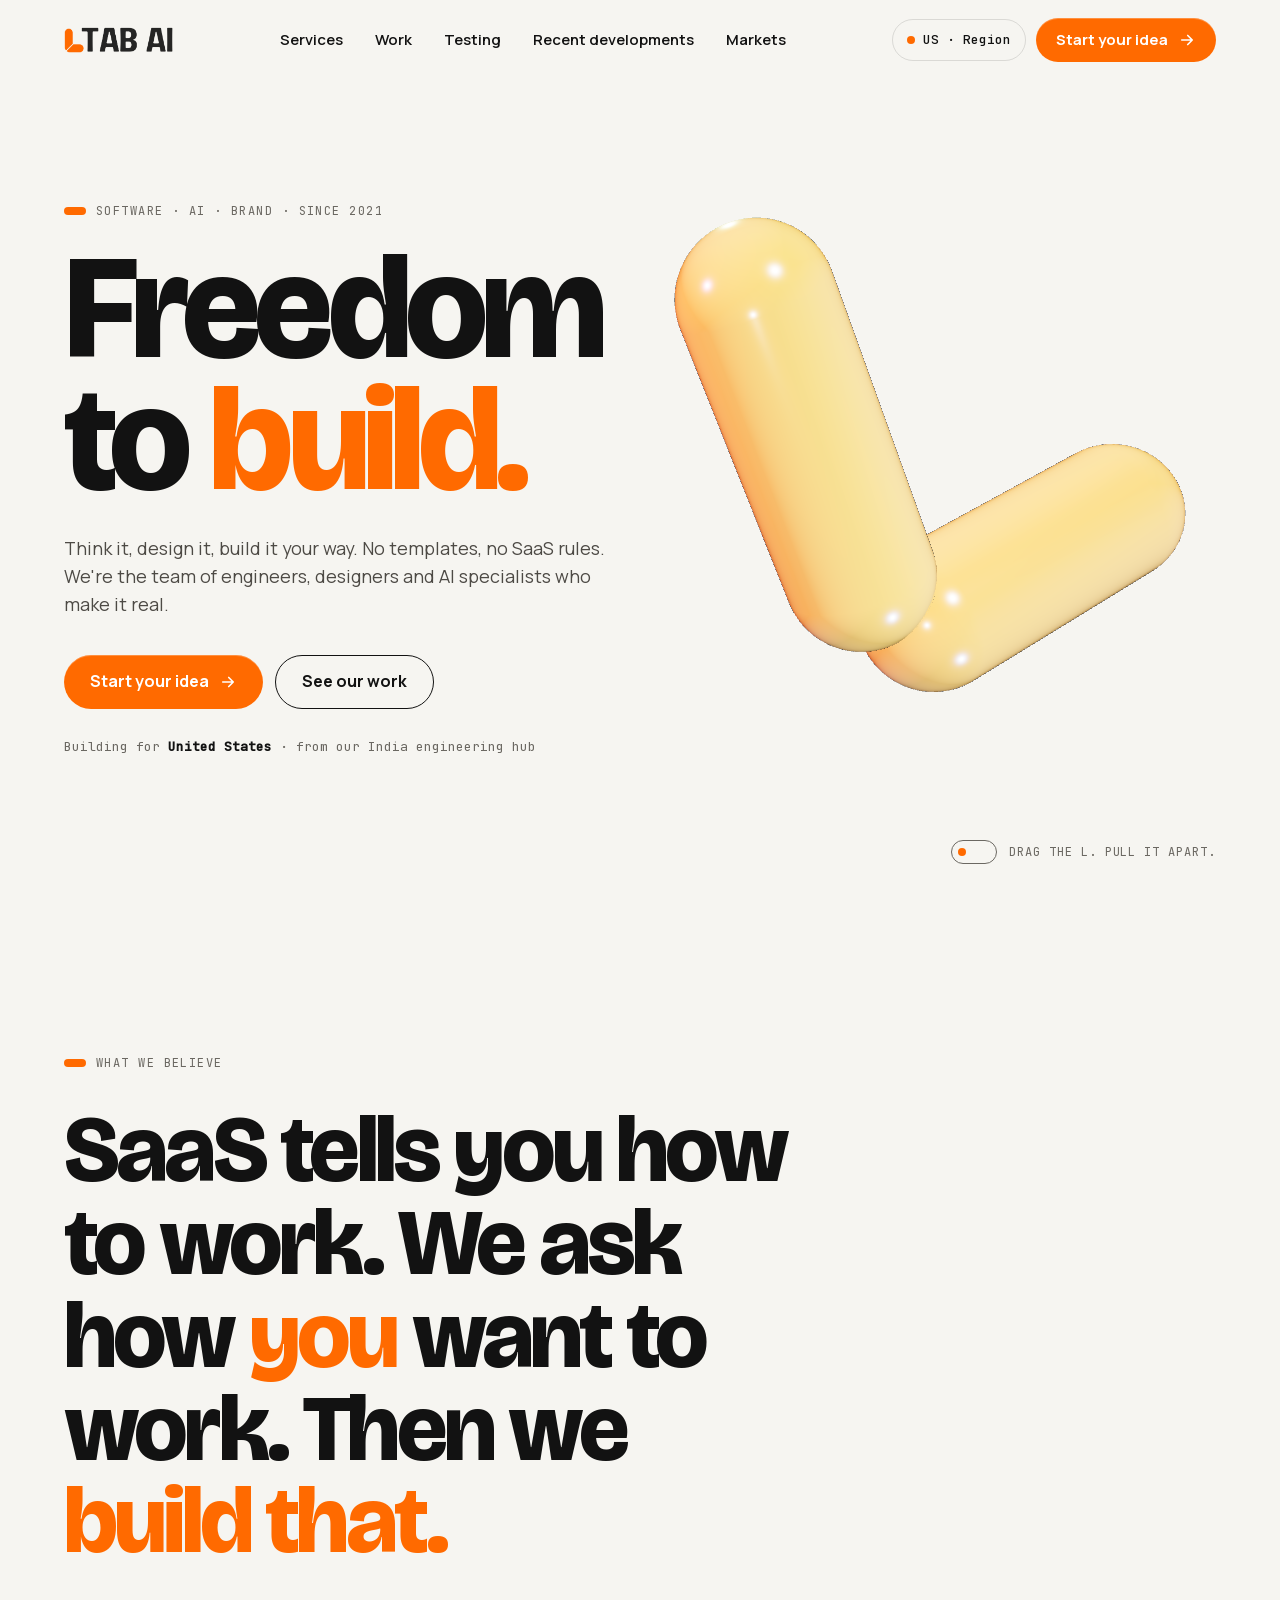
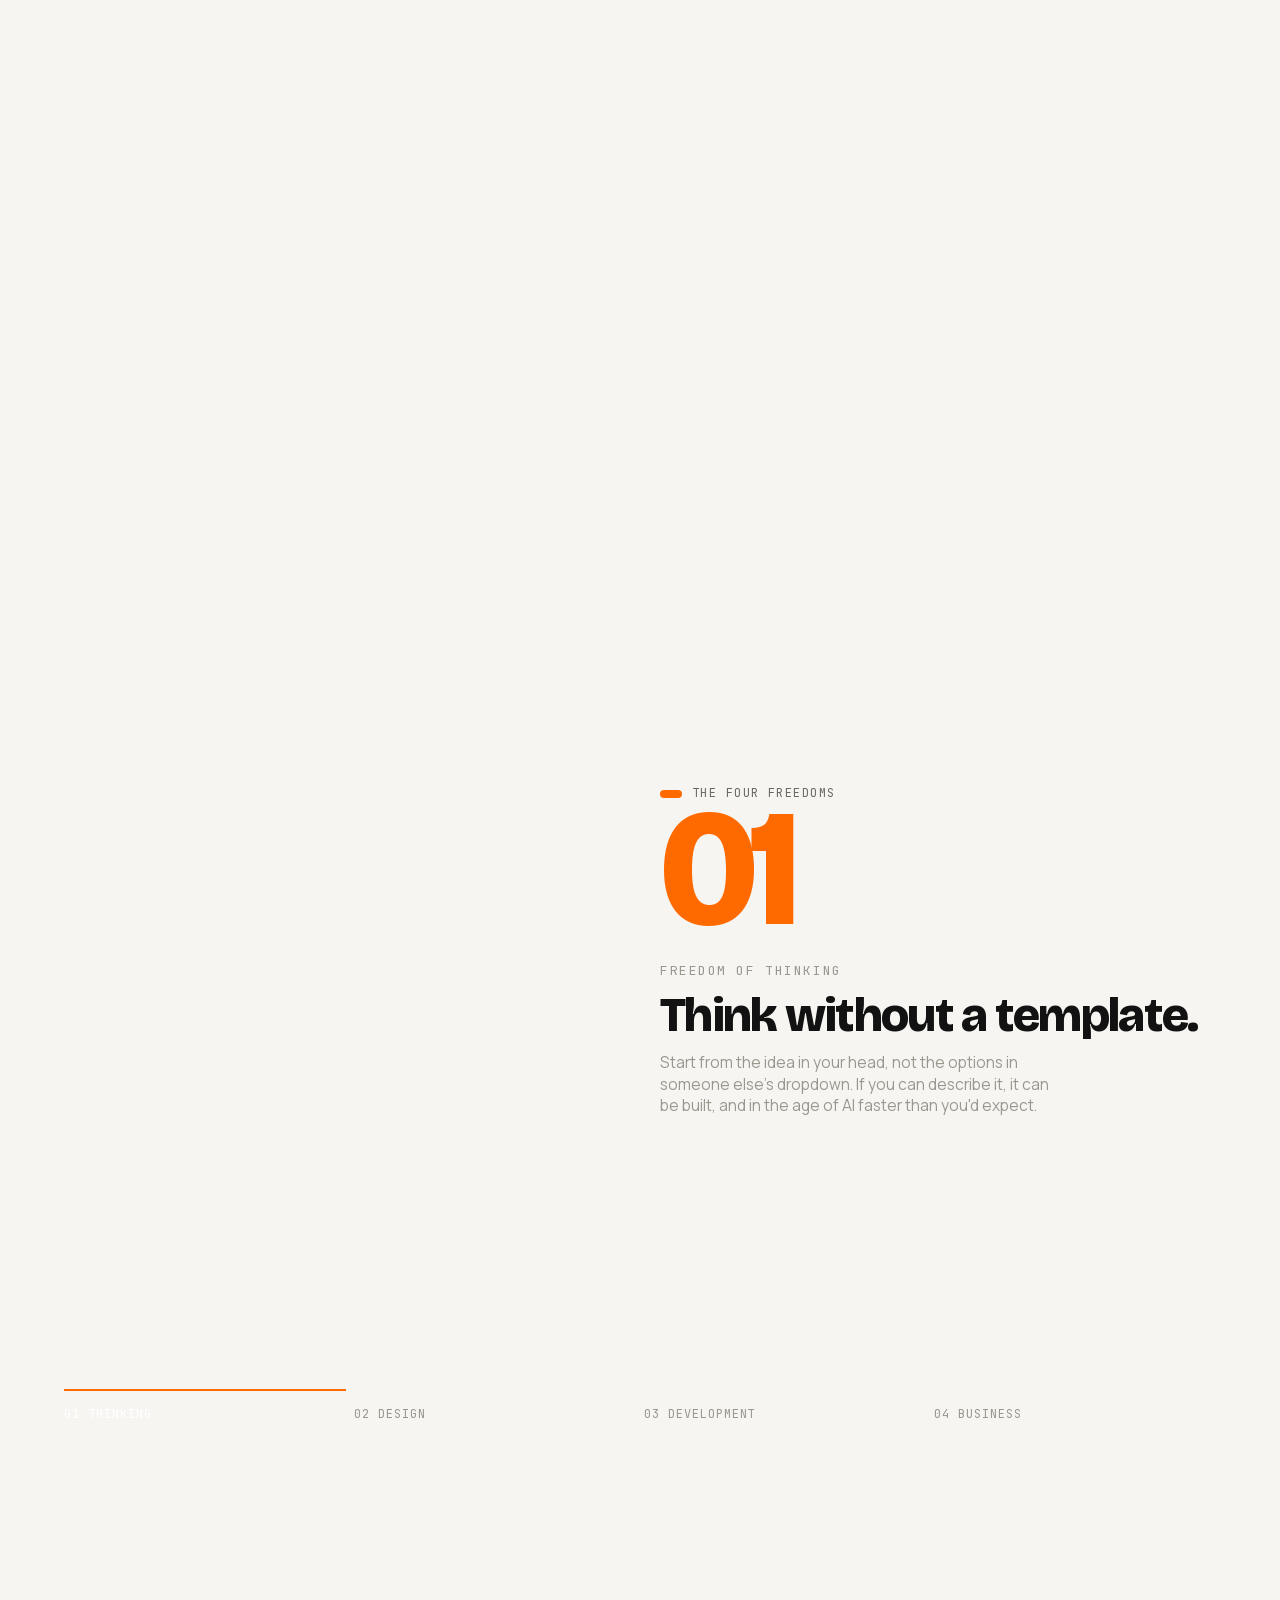
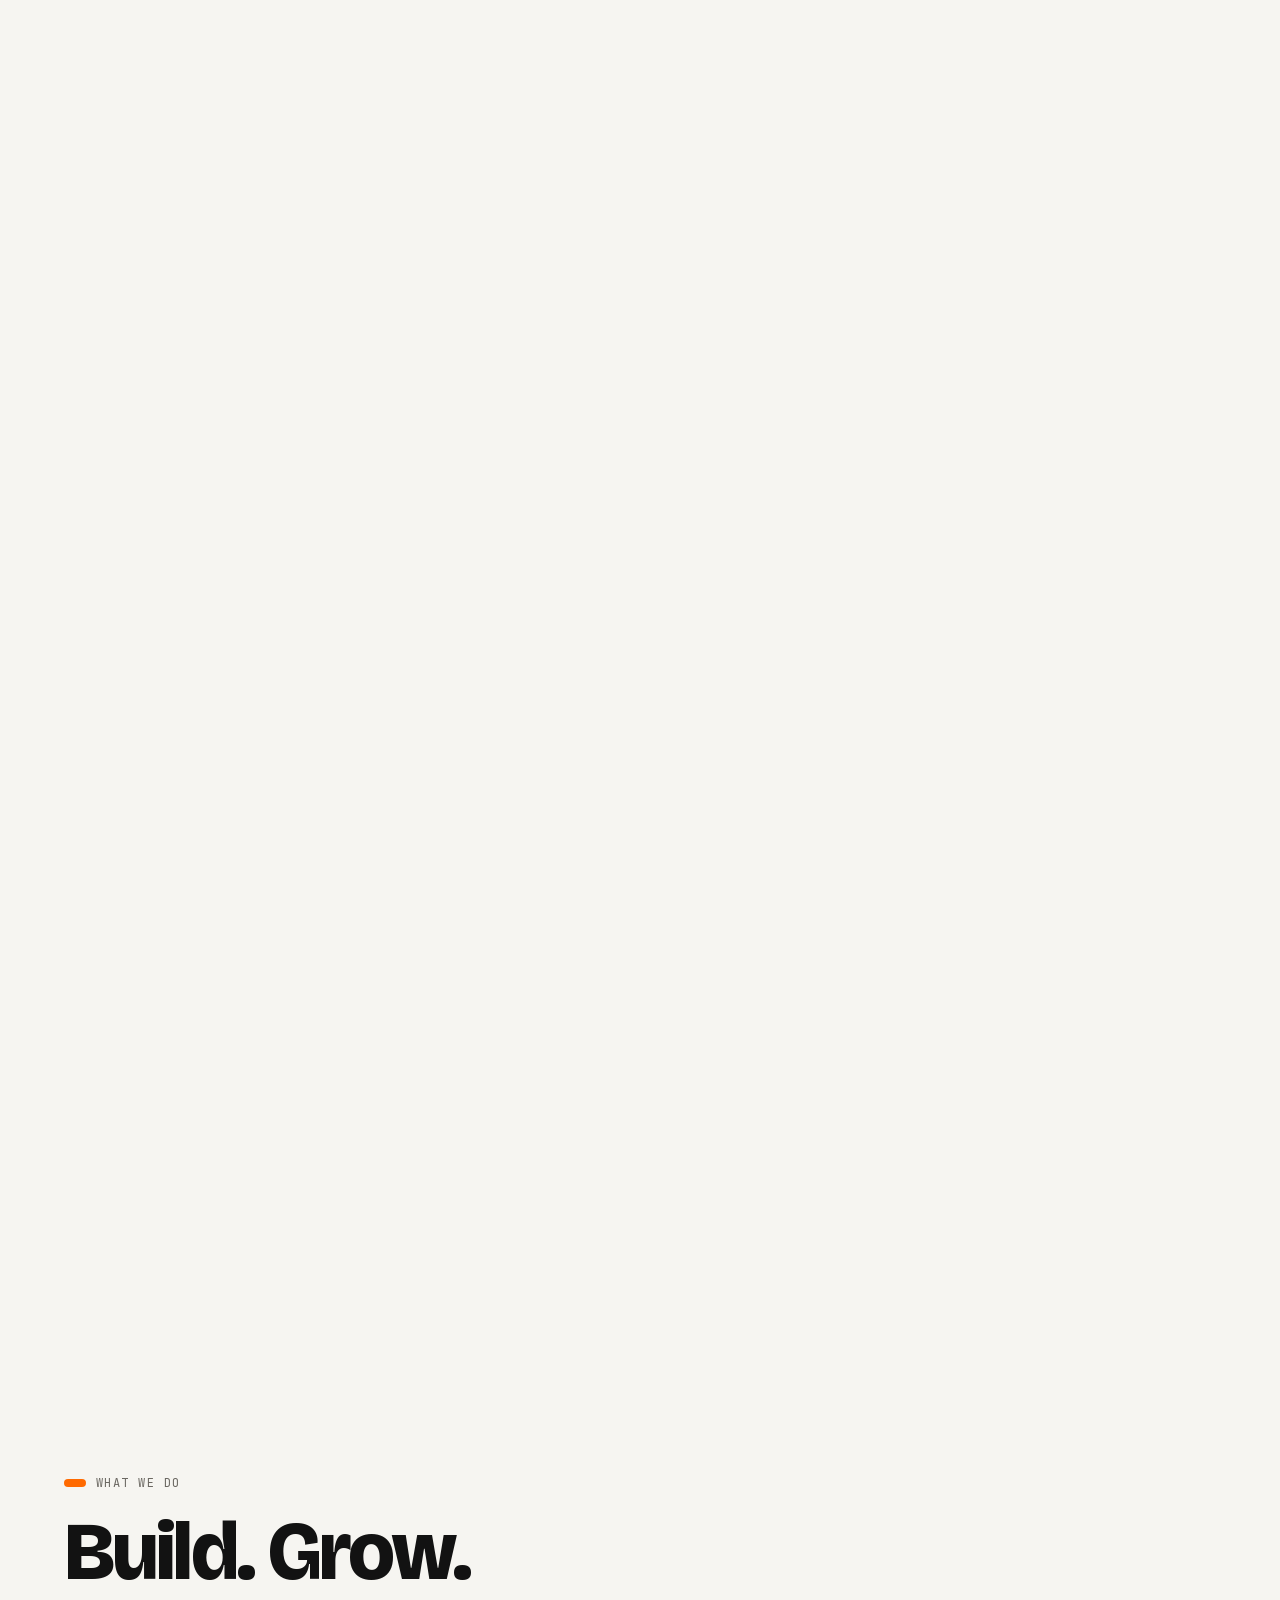
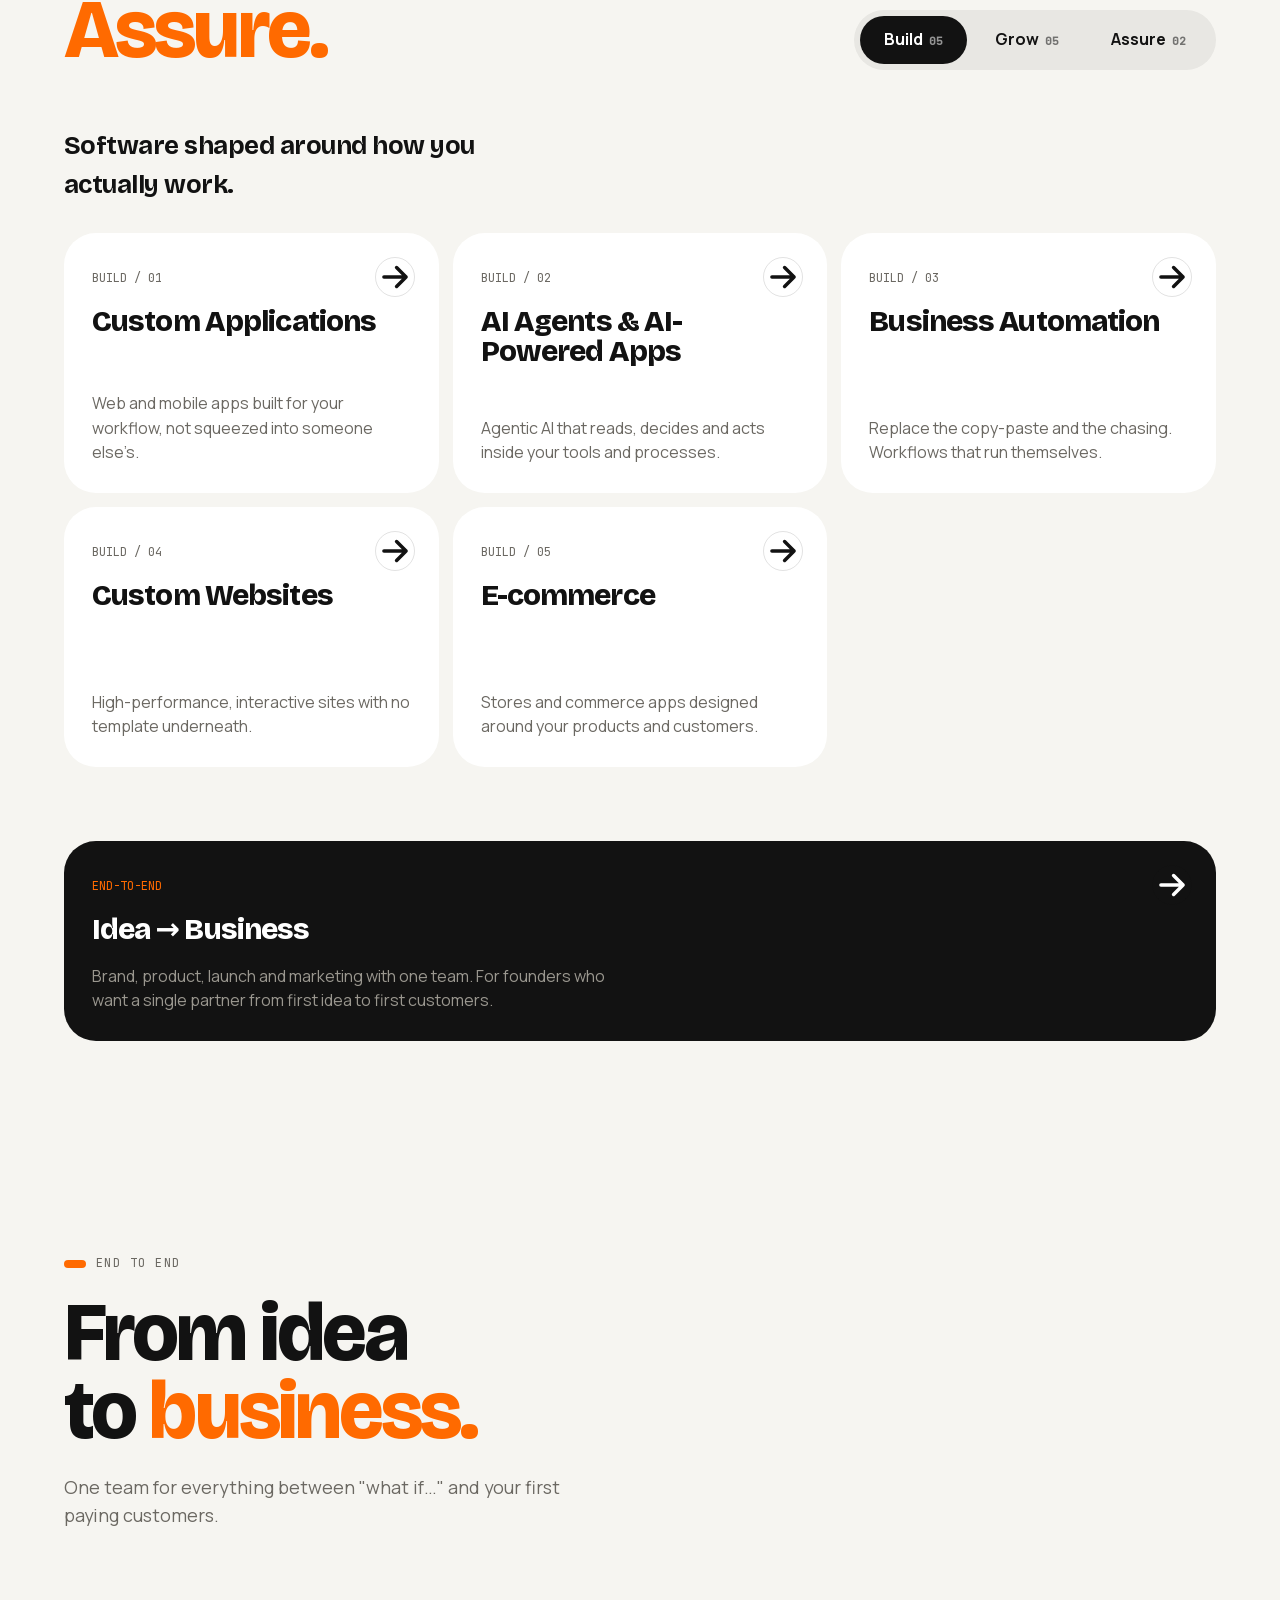
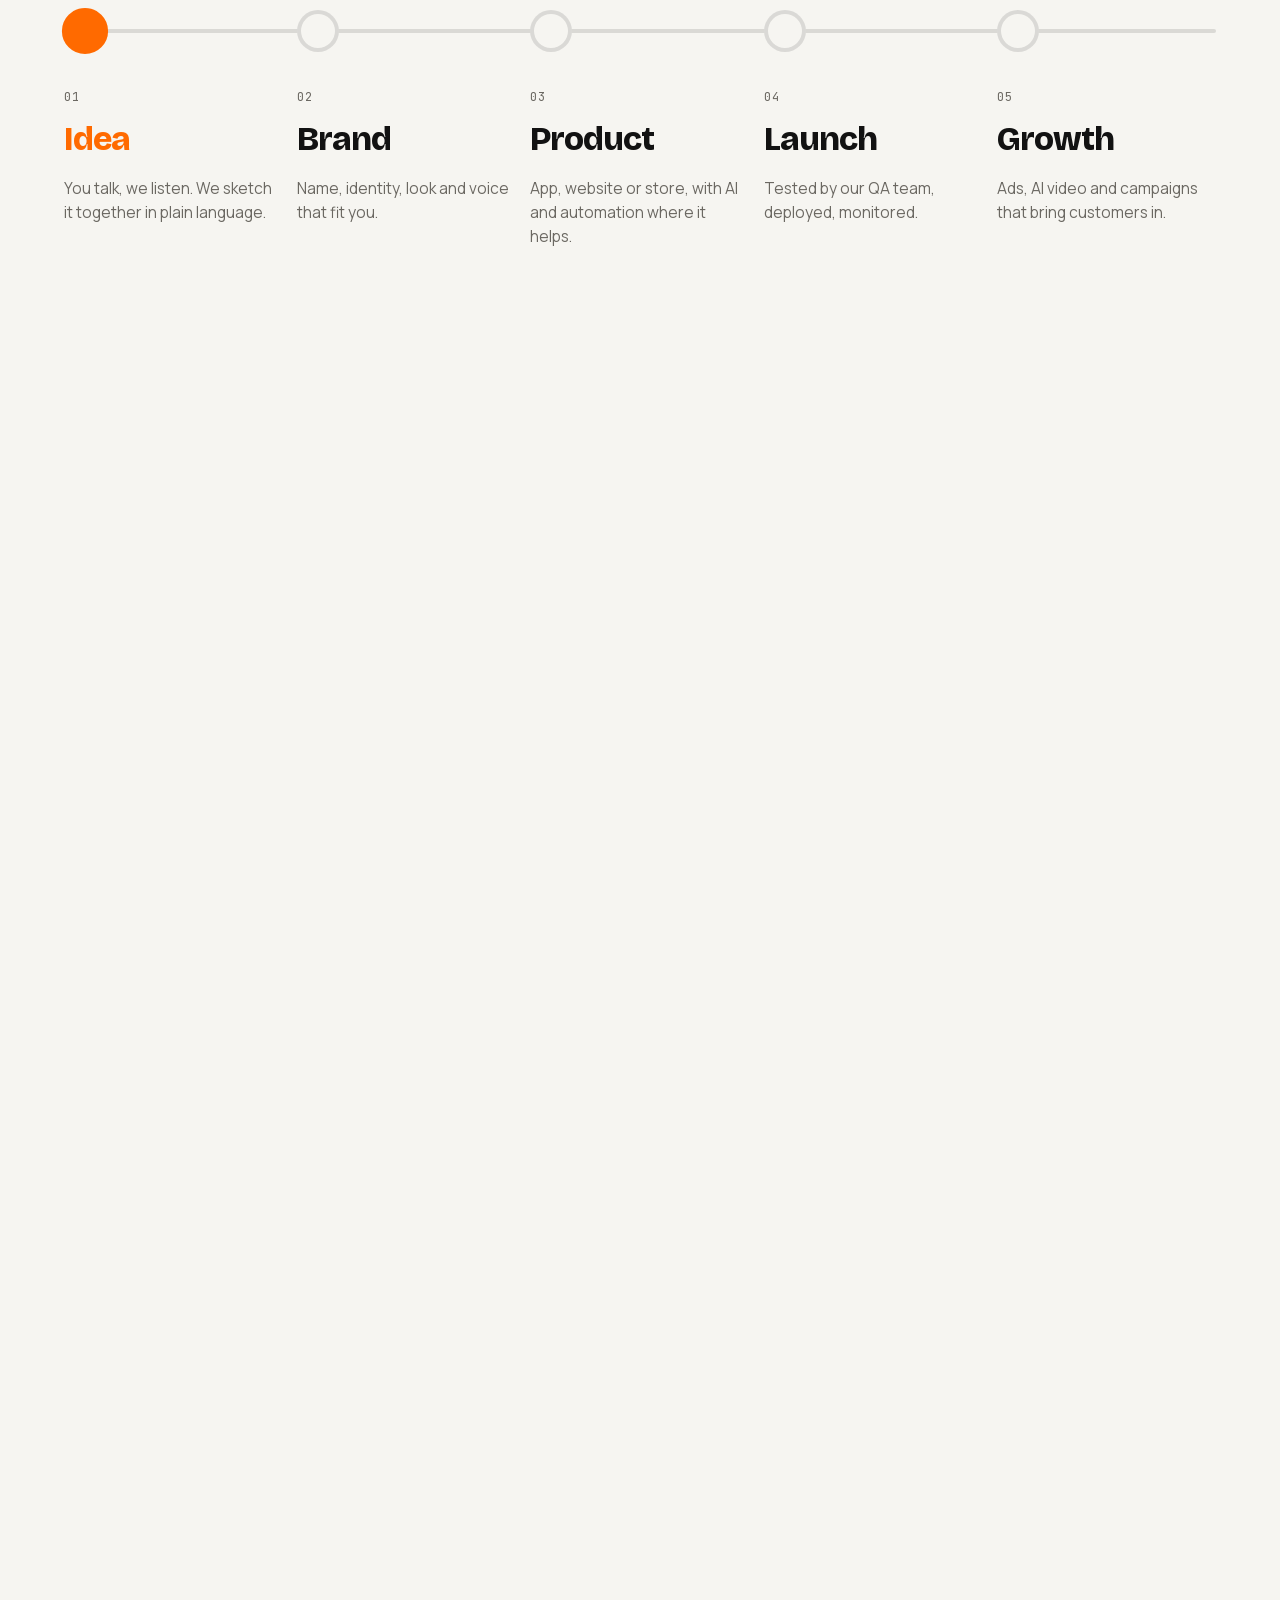
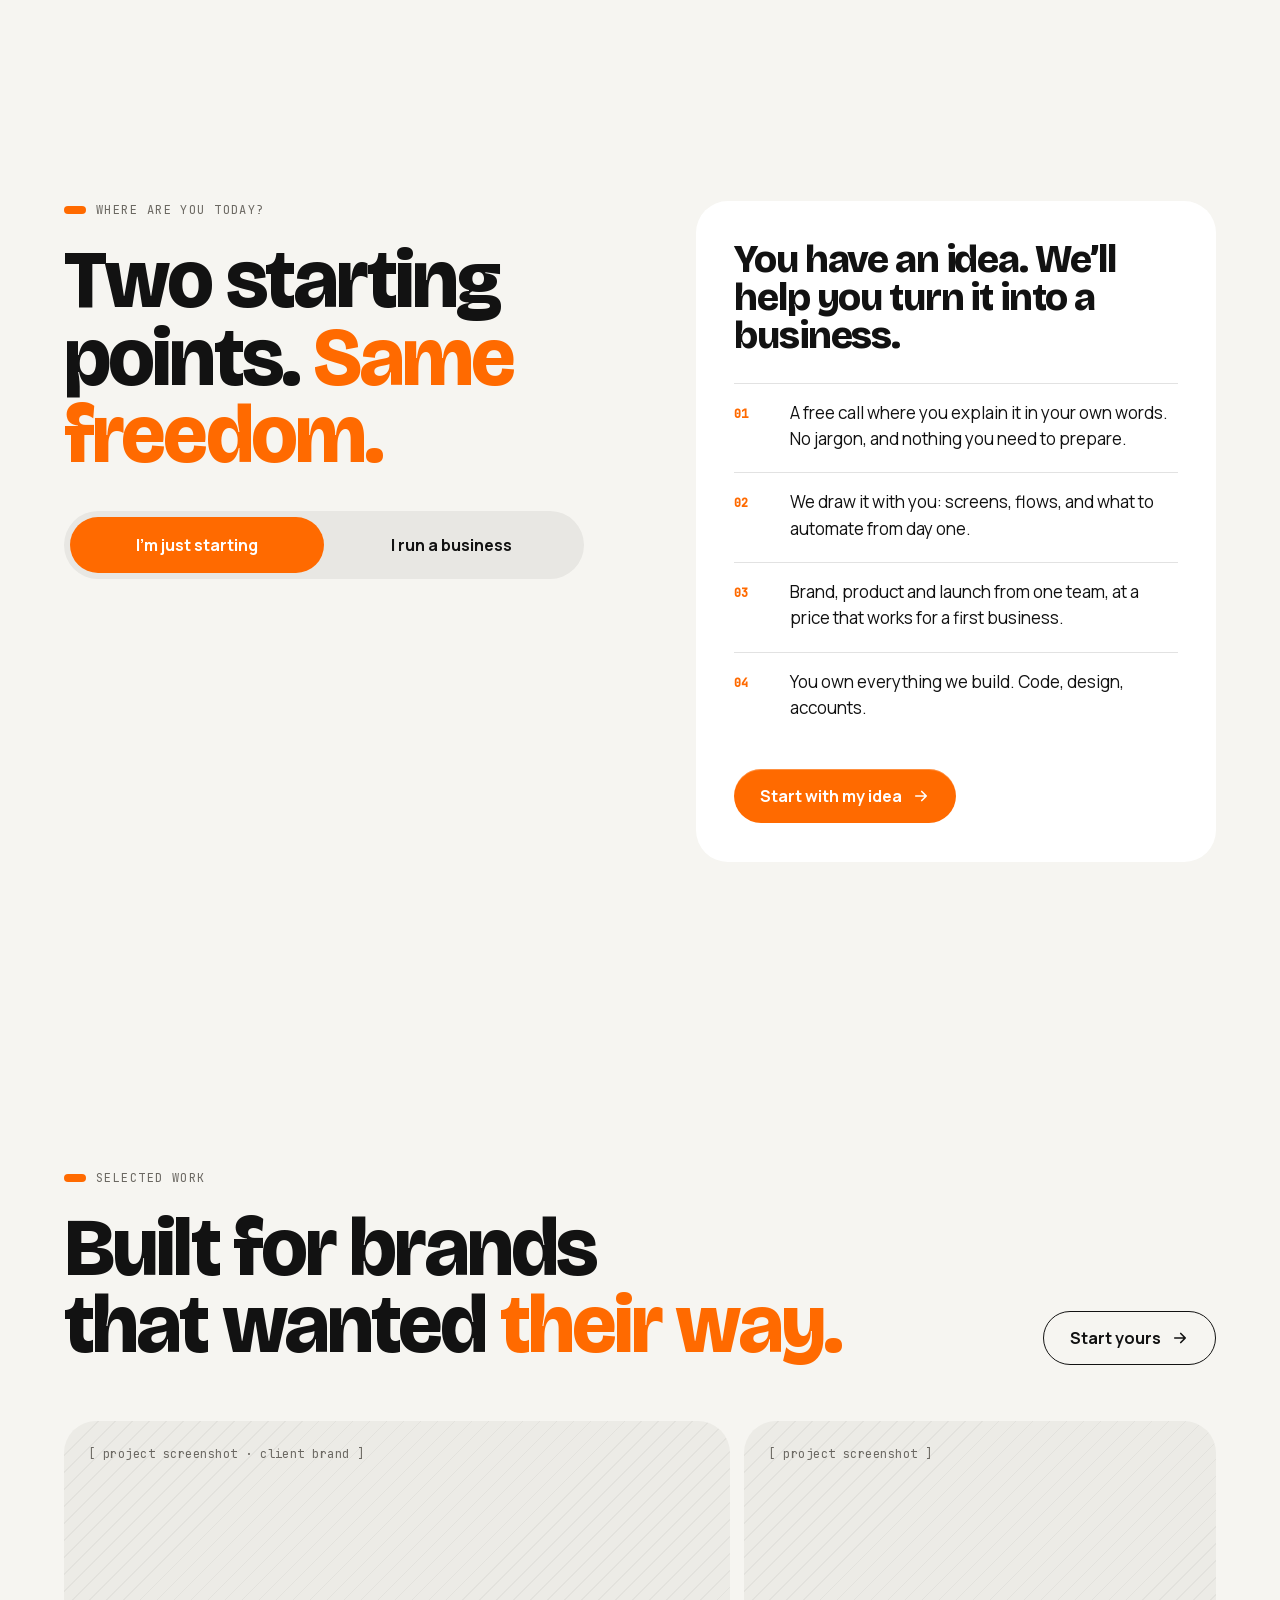
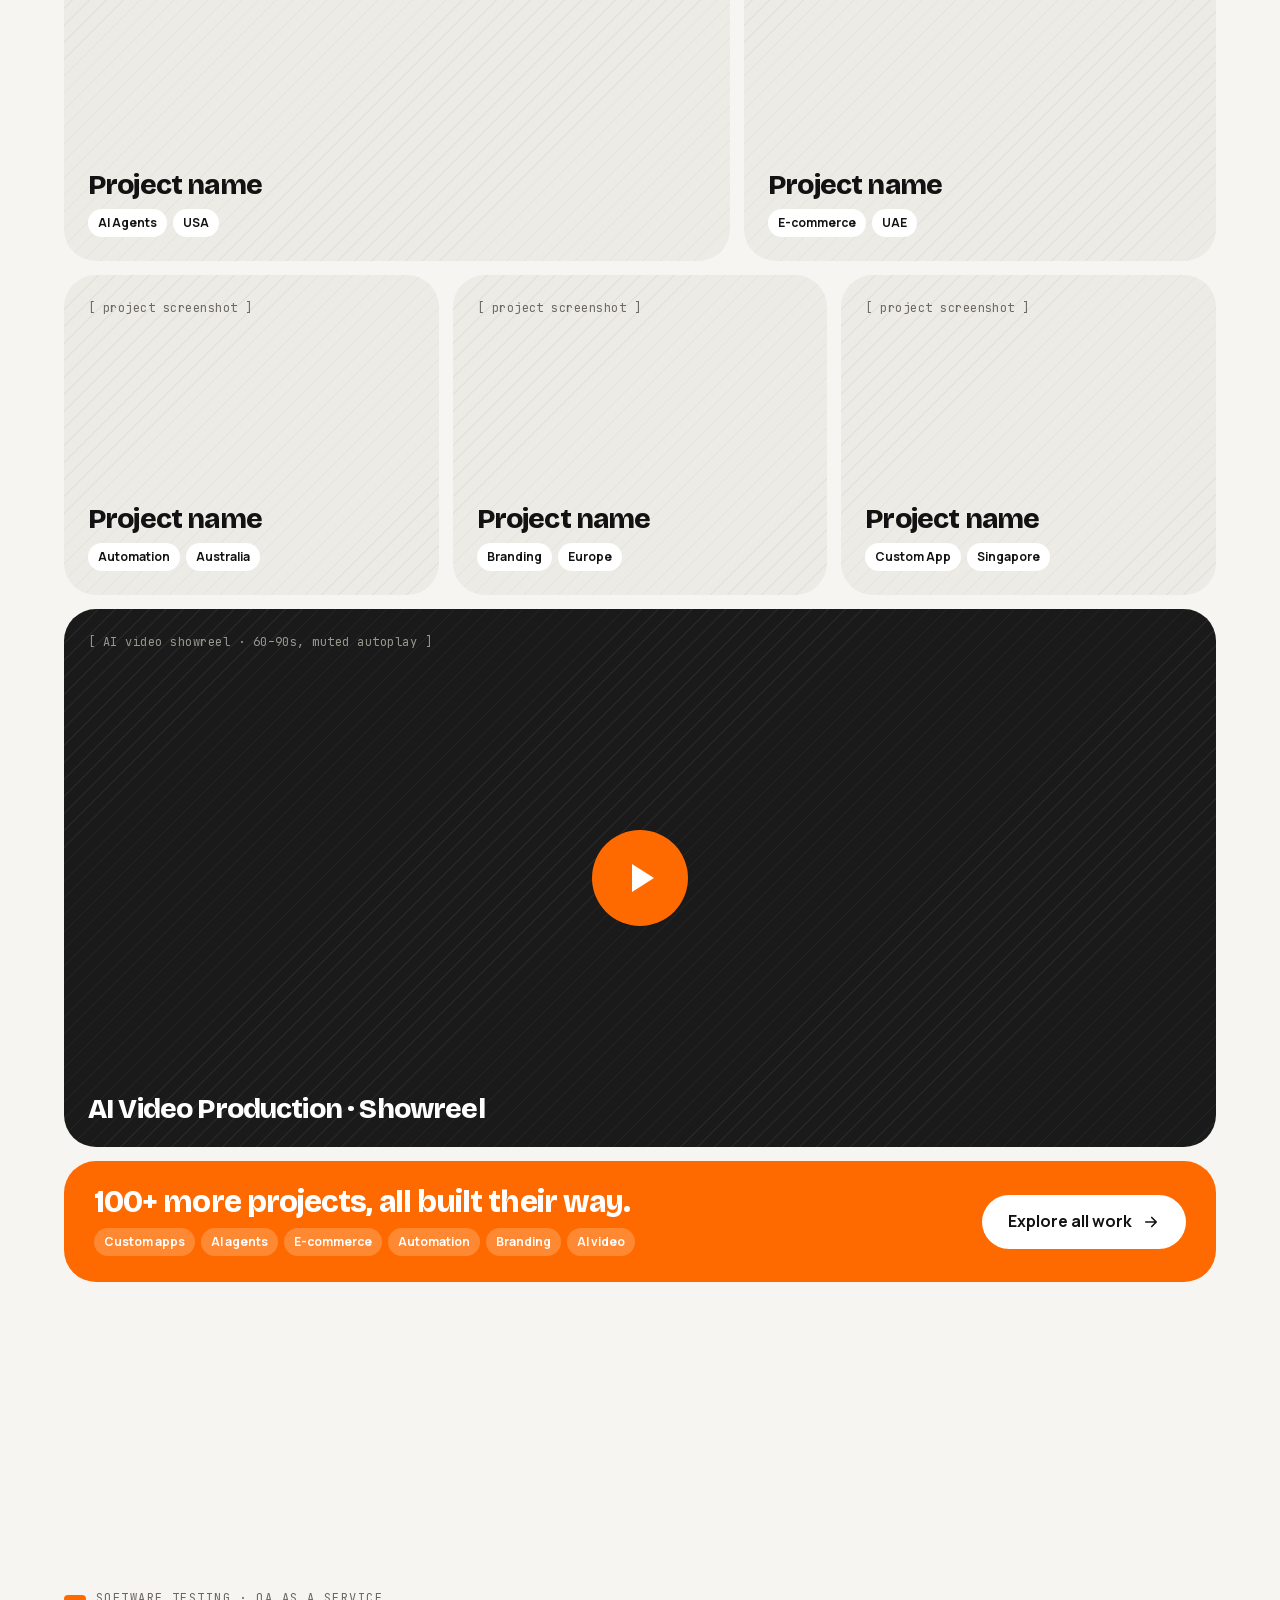
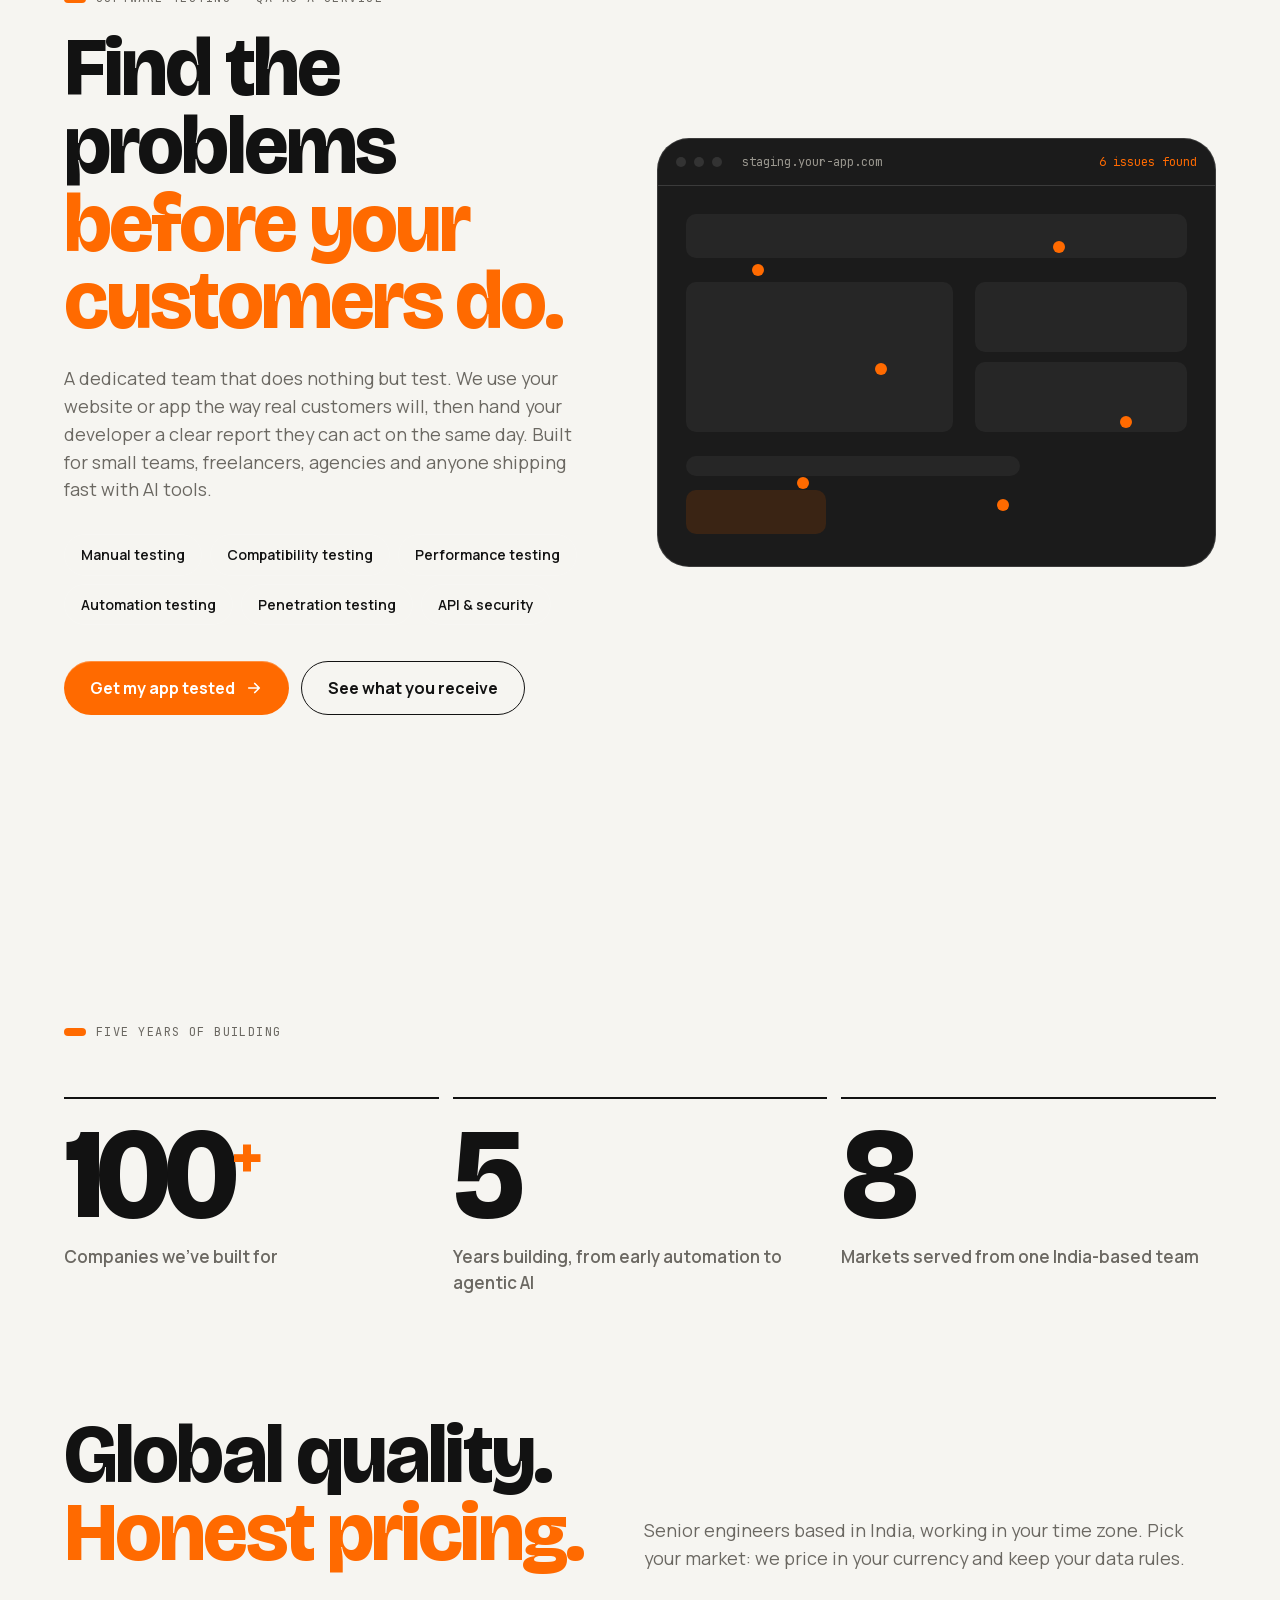
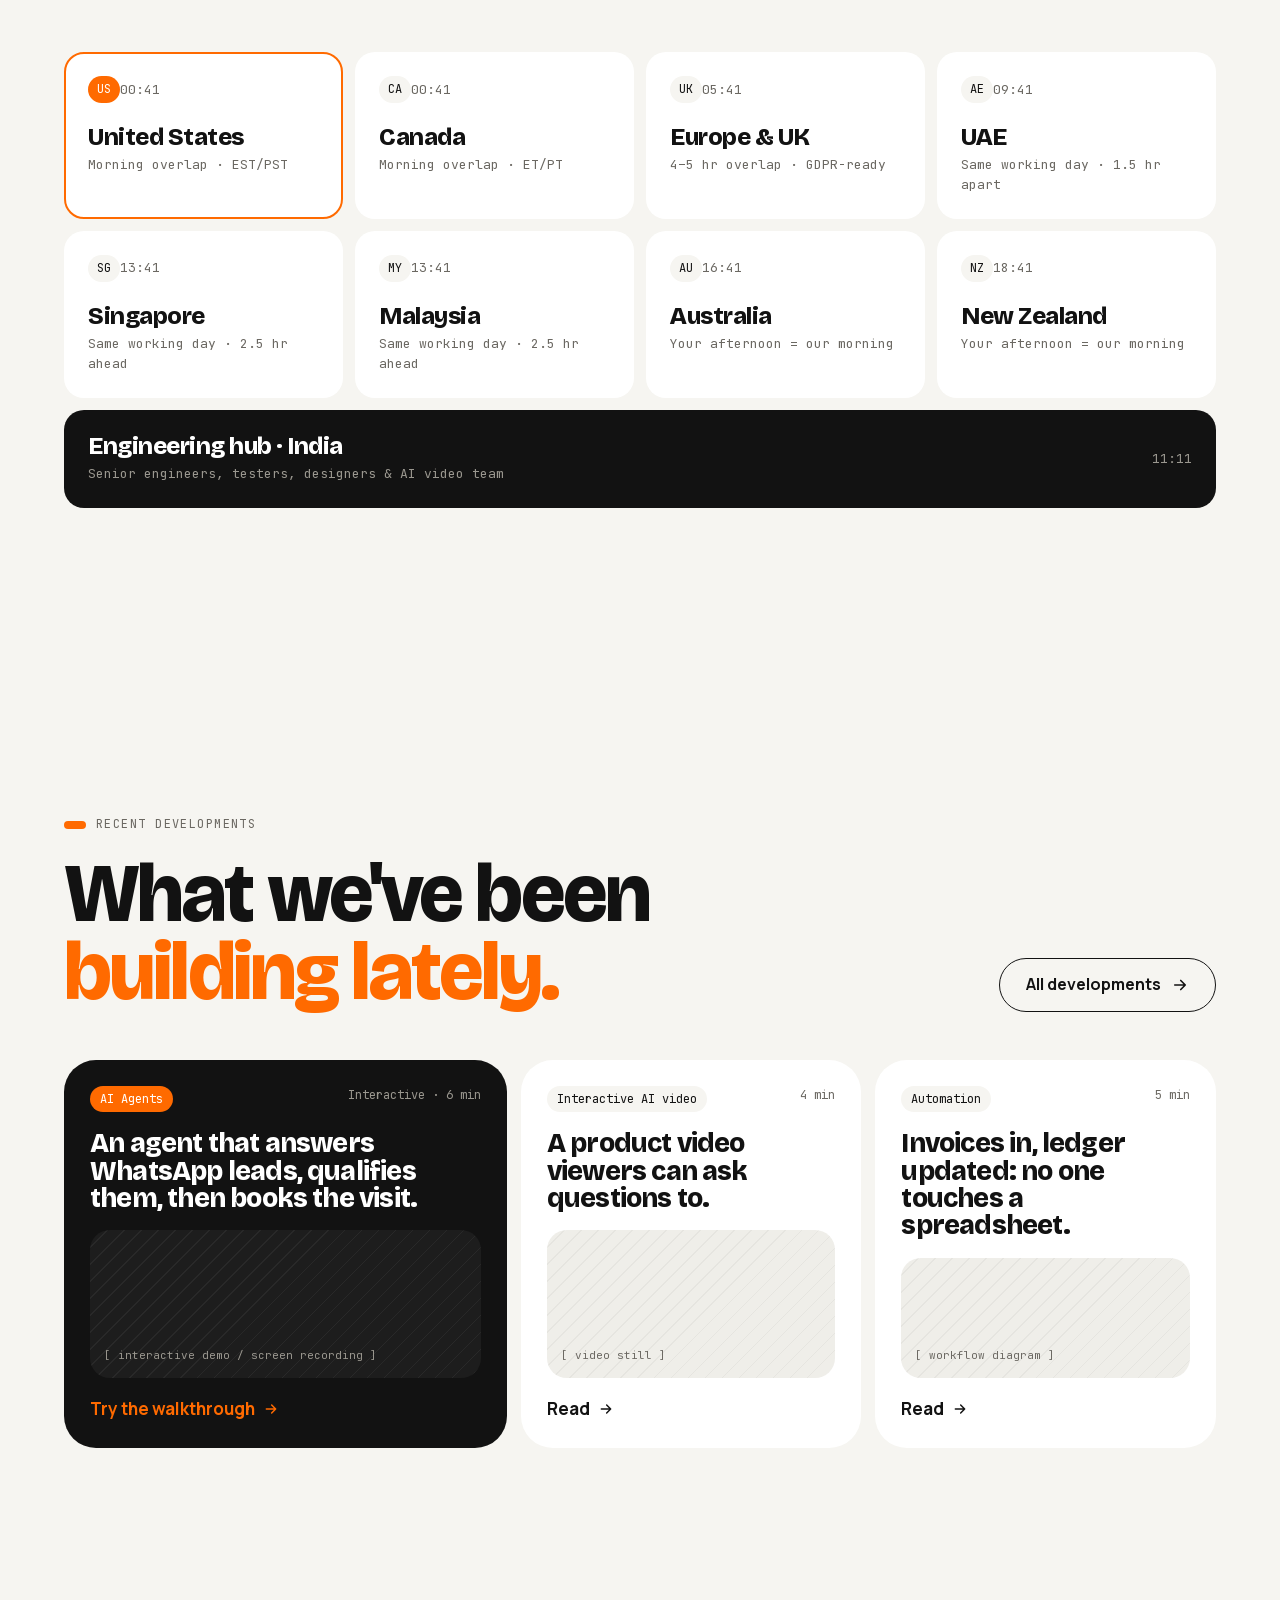
==== ltab-ai/index.html @ 69d2fd39 "Initial commit of Portfoliosite with full binary assets" ====
<!doctype html>
<html lang="en">
<head>
<meta charset="utf-8">
<meta name="viewport" content="width=device-width,initial-scale=1,viewport-fit=cover">
<title>LTAB AI · Freedom to build</title>
<meta name="description" content="LTAB AI builds custom software, AI agents, automation, websites, e-commerce, branding, marketing, AI video and QA, shaped around how you want to work.">
<link rel="icon" type="image/png" href="assets/ltab-logo.png">
<link rel="stylesheet" href="css/fonts.css?v=1">
<link rel="stylesheet" href="css/styles.css?v=1">
</head>
<body data-theme="light">
<canvas id="gl" aria-hidden="true"></canvas>

<!-- ============ HEADER ============ -->
<header class="hdr">
  <div class="hdr-bar"></div>
  <a href="#top" class="logo" aria-label="LTAB AI home">
    <img class="l-light" src="assets/ltab-logo-light.png" alt="LTAB AI">
    <img class="l-dark" src="assets/ltab-logo-dark.png" alt="">
  </a>
  <nav class="nav">
    <a href="#services">Services</a><a href="our-work.html">Work</a><a href="software-testing.html">Testing</a><a href="recent-developments.html">Recent developments</a><a href="#markets-sec">Markets</a>
  </nav>
  <div class="hdr-r">
    <div class="region">
      <button class="region-btn" id="regionBtn" aria-label="Choose region"><span class="dot"></span><span id="regionLbl">US</span><span class="lbl">· Region</span></button>
      <div class="region-menu" id="regionMenu"></div>
    </div>
    <a href="#lab" class="btn btn-primary" data-arr>Start your idea</a>
    <button class="burger" aria-label="Menu"><i></i><i></i></button>
  </div>
</header>
<div class="mmenu">
  <button class="close" aria-label="Close">×</button>
  <nav><a href="#services">Services</a><a href="our-work.html">Work</a><a href="software-testing.html">Testing</a><a href="recent-developments.html">Updates</a><a href="#lab" class="o">Start your idea</a></nav>
  <div class="eyebrow" style="color:#9a978f"><a href="mailto:hello@ltab.ai">hello@ltab.ai</a> · 100+ companies · 8 markets</div>
</div>

<main id="top">

<!-- ============ 01 HERO ============ -->
<section class="hero" data-scene="hero" data-screen-label="01 Hero">
  <div class="wrap">
    <div class="hero-text">
      <div class="eyebrow"><span class="cap"></span>Software · AI · Brand · Since 2021</div>
      <h1 class="display">Freedom<br>to <span class="o">build.</span></h1>
      <p class="lede">Think it, design it, build it your way. No templates, no SaaS rules. We're the team of engineers, designers and AI specialists who make it real.</p>
      <div class="hero-ctas">
        <a href="#lab" class="btn btn-primary" data-arr>Start your idea</a>
        <a href="#work" class="btn btn-ghost">See our work</a>
      </div>
      <div class="hero-region">Building for <b id="heroRegion">United States</b> · from our India engineering hub</div>
    </div>
  </div>
  <div class="hero-drag" aria-label="Drag to pull the L apart"></div>
  <div class="hero-hint"><span class="pill"></span>Drag the L. Pull it apart.</div>
</section>

<!-- ============ 02 MANIFESTO ============ -->
<section class="manifesto" data-scene="manifesto" data-screen-label="02 Manifesto">
  <div class="wrap sticky">
    <div class="eyebrow" style="margin-bottom:32px"><span class="cap"></span>What we believe</div>
    <p>SaaS tells you how to work. We ask how <em>you</em> want to work. Then we <em>build</em> <em>that.</em></p>
  </div>
</section>

<!-- ============ 03 FOUR FREEDOMS ============ -->
<section class="freedoms" id="freedoms" data-scene="freedoms" data-theme="dark" data-screen-label="03 Four Freedoms">
  <div class="sticky">
    <div class="fr-grid">
      <div class="fr-left"></div>
      <div>
        <div class="eyebrow"><span class="cap"></span>The four freedoms</div>
        <div class="fr-num"><span>01<br>02<br>03<br>04</span></div>
        <div class="fr-text">
          <div class="fr-item"><span class="tag">Freedom of thinking</span><h3>Think without a template.</h3><p>Start from the idea in your head, not the options in someone else's dropdown. If you can describe it, it can be built, and in the age of AI faster than you'd expect.</p></div>
          <div class="fr-item"><span class="tag">Freedom of design</span><h3>Design it the way you see it.</h3><p>Your colours, your flow, your screens. Every pixel follows how you and your customers think, not a theme everyone else is also using.</p></div>
          <div class="fr-item"><span class="tag">Freedom of development</span><h3>Built around you, not a SaaS product.</h3><p>Your rules, your workflow, your stack. Custom code and AI agents that bend to your process. You own all of it.</p></div>
          <div class="fr-item"><span class="tag">Freedom of business</span><h3>Your business. Your rules. Redesign anytime.</h3><p>Markets change and so do you. Your software changes with you, never the other way round.</p></div>
        </div>
      </div>
    </div>
    <div class="fr-steps"><button>01 Thinking</button><button>02 Design</button><button>03 Development</button><button>04 Business</button></div>
  </div>
</section>

<!-- ============ 04 SERVICES ============ -->
<section id="services" data-scene="services" data-screen-label="04 Services">
  <div class="wrap">
    <div class="svc-head rv">
      <div>
        <div class="eyebrow" style="margin-bottom:22px"><span class="cap"></span>What we do</div>
        <h2 class="h2">Build. Grow.<br><span class="o">Assure.</span></h2>
      </div>
      <div class="tabs" id="svcTabs">
        <button data-p="build">Build<span class="n">05</span></button>
        <button data-p="grow">Grow<span class="n">05</span></button>
        <button data-p="assure">Assure<span class="n">02</span></button>
      </div>
    </div>
    <p class="svc-pillar-line" id="svcLine"></p>
    <div class="svc-grid" id="svcGrid"></div>
  </div>
</section>

<!-- ============ 05 IDEA → BUSINESS ============ -->
<section id="path" data-scene="path" data-screen-label="05 Idea to Business">
  <div class="sticky">
    <div class="wrap">
      <div class="rv">
        <div class="eyebrow" style="margin-bottom:22px"><span class="cap"></span>End to end</div>
        <h2 class="h2">From idea<br>to <span class="o">business.</span></h2>
        <p class="lede" style="margin-top:24px">One team for everything between "what if…" and your first paying customers.</p>
      </div>
      <div class="path-track">
        <div class="path-line"><i></i></div>
        <div class="step"><span class="knob"></span><span class="k">01</span><h4>Idea</h4><p>You talk, we listen. We sketch it together in plain language.</p></div>
        <div class="step"><span class="knob"></span><span class="k">02</span><h4>Brand</h4><p>Name, identity, look and voice that fit you.</p></div>
        <div class="step"><span class="knob"></span><span class="k">03</span><h4>Product</h4><p>App, website or store, with AI and automation where it helps.</p></div>
        <div class="step"><span class="knob"></span><span class="k">04</span><h4>Launch</h4><p>Tested by our QA team, deployed, monitored.</p></div>
        <div class="step"><span class="knob"></span><span class="k">05</span><h4>Growth</h4><p>Ads, AI video and campaigns that bring customers in.</p></div>
      </div>
    </div>
  </div>
</section>

<!-- ============ 06 TWO PATHS ============ -->
<section class="paths-sec" data-scene="path" data-screen-label="06 Two Paths">
  <div class="wrap paths">
    <div class="rv">
      <div class="eyebrow" style="margin-bottom:22px"><span class="cap"></span>Where are you today?</div>
      <h2 class="h2">Two starting points. <span class="o">Same freedom.</span></h2>
      <div class="switch" id="switch" data-v="0"><span class="thumb"></span><button class="on">I'm just starting</button><button>I run a business</button></div>
    </div>
    <div class="path-card rv" id="pathCard"></div>
  </div>
</section>

<!-- ============ 07 WORK ============ -->
<section id="work" data-scene="work" data-screen-label="07 Work">
  <div class="wrap">
    <div class="svc-head rv" style="margin-bottom:0">
      <div>
        <div class="eyebrow" style="margin-bottom:22px"><span class="cap"></span>Selected work</div>
        <h2 class="h2">Built for brands<br>that wanted <span class="o">their way.</span></h2>
      </div>
      <a href="#lab" class="btn btn-ghost" data-arr>Start yours</a>
    </div>
    <div class="work-grid">
      <a class="ph rv" style="grid-column:span 7;min-height:440px"><span class="lbl">[ project screenshot · client brand ]</span><div><div class="t">Project name</div><div class="tags"><span>AI Agents</span><span>USA</span></div></div></a>
      <a class="ph rv" style="grid-column:span 5;min-height:440px"><span class="lbl">[ project screenshot ]</span><div><div class="t">Project name</div><div class="tags"><span>E-commerce</span><span>UAE</span></div></div></a>
      <a class="ph rv" style="grid-column:span 4"><span class="lbl">[ project screenshot ]</span><div><div class="t">Project name</div><div class="tags"><span>Automation</span><span>Australia</span></div></div></a>
      <a class="ph rv" style="grid-column:span 4"><span class="lbl">[ project screenshot ]</span><div><div class="t">Project name</div><div class="tags"><span>Branding</span><span>Europe</span></div></div></a>
      <a class="ph rv" style="grid-column:span 4"><span class="lbl">[ project screenshot ]</span><div><div class="t">Project name</div><div class="tags"><span>Custom App</span><span>Singapore</span></div></div></a>
      <a class="ph reel rv"><span class="lbl">[ AI video showreel · 60–90s, muted autoplay ]</span><span class="play"></span><div><div class="t">AI Video Production · Showreel</div></div></a>
      <a href="our-work.html" class="more-work rv">
        <div><div class="t">100+ more projects, all built their way.</div>
          <div class="chips-s"><span>Custom apps</span><span>AI agents</span><span>E-commerce</span><span>Automation</span><span>Branding</span><span>AI video</span></div></div>
        <span class="btn" data-arr>Explore all work</span>
      </a>
    </div>
  </div>
</section>

<!-- ============ 08 QA ============ -->
<section id="qa" data-scene="qa" data-theme="dark" data-screen-label="08 Testing">
  <div class="wrap qa">
    <div class="rv">
      <div class="eyebrow" style="margin-bottom:22px"><span class="cap"></span>Software testing · QA as a service</div>
      <h2 class="h2">Find the problems<br><span class="o">before your customers do.</span></h2>
      <p class="lede" style="margin-top:24px">A dedicated team that does nothing but test. We use your website or app the way real customers will, then hand your developer a clear report they can act on the same day. Built for small teams, freelancers, agencies and anyone shipping fast with AI tools.</p>
      <div class="qa-chips"><span>Manual testing</span><span>Compatibility testing</span><span>Performance testing</span><span>Automation testing</span><span>Penetration testing</span><span>API &amp; security</span></div>
      <div style="display:flex;gap:12px;flex-wrap:wrap">
        <a href="software-testing.html" class="btn btn-primary" data-arr>Get my app tested</a>
        <a href="software-testing.html#report" class="btn btn-ghost">See what you receive</a>
      </div>
    </div>
    <div class="bugbox rv">
      <div class="bar"><i></i><i></i><i></i><span class="url">staging.your-app.com</span><span class="count" id="bugCount"></span></div>
      <div class="mock" id="mock">
        <div class="r" style="left:28px;right:28px;top:28px;height:44px"></div>
        <div class="r" style="left:28px;width:48%;top:96px;height:150px"></div>
        <div class="r" style="right:28px;width:38%;top:96px;height:70px"></div>
        <div class="r" style="right:28px;width:38%;top:176px;height:70px"></div>
        <div class="r" style="left:28px;right:28px;top:270px;height:20px;width:60%"></div>
        <div class="r" style="left:28px;top:304px;height:44px;width:140px;background:#3a2414"></div>
        <div class="bug-done" id="bugDone">
          <h4>That's what our testers do.<br><span class="o">All day, on every device.</span></h4>
          <button class="btn btn-ghost" id="bugReset">Hunt again</button>
        </div>
      </div>
    </div>
  </div>
</section>

<!-- ============ 09 PROOF + MARKETS ============ -->
<section id="markets-sec" data-scene="proof" data-screen-label="09 Proof & Markets">
  <div class="wrap">
    <div class="eyebrow rv"><span class="cap"></span>Five years of building</div>
    <div class="proof">
      <div class="stat rv"><div class="v" data-count="100">0<sup>+</sup></div><div class="l">Companies we've built for</div></div>
      <div class="stat rv"><div class="v" data-count="5">0</div><div class="l">Years building, from early automation to agentic AI</div></div>
      <div class="stat rv"><div class="v" data-count="8">0</div><div class="l">Markets served from one India-based team</div></div>
    </div>
    <div class="rv" style="margin-top:120px;display:flex;justify-content:space-between;align-items:end;gap:30px;flex-wrap:wrap">
      <h2 class="h2">Global quality.<br><span class="o">Honest pricing.</span></h2>
      <p class="lede">Senior engineers based in India, working in your time zone. Pick your market: we price in your currency and keep your data rules.</p>
    </div>
    <div class="markets rv" id="markets"></div>
  </div>
</section>

<!-- ============ 10 RECENT DEVELOPMENTS ============ -->
<section id="developments" data-scene="work" data-screen-label="10 Recent Developments">
  <div class="wrap">
    <div class="dev-head rv">
      <div>
        <div class="eyebrow" style="margin-bottom:22px"><span class="cap"></span>Recent developments</div>
        <h2 class="h2">What we've been<br><span class="o">building lately.</span></h2>
      </div>
      <a href="recent-developments.html" class="btn btn-ghost" data-arr>All developments</a>
    </div>
    <div class="dev-rail">
      <a href="recent-developments.html#d1" class="dev feat rv">
        <div class="meta"><span class="kind">AI Agents</span><span>Interactive · 6 min</span></div>
        <h3>An agent that answers WhatsApp leads, qualifies them, then books the visit.</h3>
        <div class="viz">[ interactive demo / screen recording ]</div>
        <span class="read o">Try the walkthrough<svg class="arr" viewBox="0 0 24 24" fill="none" stroke="currentColor" stroke-width="2.2" stroke-linecap="round" stroke-linejoin="round"><path d="M5 12h14M13 6l6 6-6 6"/></svg></span>
      </a>
      <a href="recent-developments.html#d2" class="dev rv">
        <div class="meta"><span class="kind">Interactive AI video</span><span>4 min</span></div>
        <h3>A product video viewers can ask questions to.</h3>
        <div class="viz">[ video still ]</div>
        <span class="read">Read<svg class="arr" viewBox="0 0 24 24" fill="none" stroke="currentColor" stroke-width="2.2" stroke-linecap="round" stroke-linejoin="round"><path d="M5 12h14M13 6l6 6-6 6"/></svg></span>
      </a>
      <a href="recent-developments.html#d3" class="dev rv">
        <div class="meta"><span class="kind">Automation</span><span>5 min</span></div>
        <h3>Invoices in, ledger updated: no one touches a spreadsheet.</h3>
        <div class="viz">[ workflow diagram ]</div>
        <span class="read">Read<svg class="arr" viewBox="0 0 24 24" fill="none" stroke="currentColor" stroke-width="2.2" stroke-linecap="round" stroke-linejoin="round"><path d="M5 12h14M13 6l6 6-6 6"/></svg></span>
      </a>
    </div>
  </div>
</section>

<!-- ============ 11 FREEDOM LAB ============ -->
<section class="lab" id="lab" data-scene="lab" data-theme="dark" data-screen-label="11 Freedom Lab">
  <div class="wrap lab-grid">
    <div class="rv" style="position:relative;z-index:2">
      <div class="eyebrow" style="margin-bottom:22px"><span class="cap"></span>Freedom Lab</div>
      <h2 class="h2">What do you<br>want to <span class="o">build?</span></h2>
      <p class="lede" style="margin-top:24px">Describe it in your own words. No forms full of jargon. A real person replies within 24 hours.</p>
      <form id="ctaForm" style="display:none"><input id="ctaIdea"></form>
    </div>
    <div class="lab-card">
      <div class="lab-prog"><i></i><i></i><i></i><i></i><i></i><i></i></div>

      <div class="lab-step">
        <div class="q">What's your idea?</div>
        <div class="hint">A sentence is enough. Write it like you'd say it to a friend.</div>
        <textarea id="idea" placeholder="e.g. An app for my bakery that takes WhatsApp orders and tracks deliveries…"></textarea>
      </div>

      <div class="lab-step">
        <div class="q">What do you need?</div>
        <div class="hint">Pick as many as you like.</div>
        <div class="chips" id="chipsNeeds"></div>
      </div>

      <div class="lab-step">
        <div class="q">Where are you?</div>
        <div class="hint" id="labRegionHint"></div>
        <div class="chips" id="chipsRegion"></div>
        <div class="lab-sub">Where are you today?</div>
        <div class="chips" id="chipsStage"></div>
      </div>

      <div class="lab-step">
        <div class="q">Timeline & budget</div>
        <div class="hint">Optional. It helps us shape the first call.</div>
        <div class="lab-sub" style="margin-top:0">Timeline</div>
        <div class="chips" id="chipsTime"></div>
        <div class="lab-sub">Budget</div>
        <div class="chips" id="chipsBudget"></div>
      </div>

      <div class="lab-step">
        <div class="q">Where do we reply?</div>
        <div class="summary" id="summary" style="margin-bottom:22px"></div>
        <input id="fName" placeholder="Your name" autocomplete="name">
        <input id="fEmail" type="email" placeholder="Email" autocomplete="email">
        <div class="phone" id="fPhone" data-phone></div>
      </div>

      <div class="lab-step lab-done">
        <div class="big"><svg width="40" height="40" viewBox="0 0 24 24" fill="none" stroke="#fff" stroke-width="2.6" stroke-linecap="round" stroke-linejoin="round"><path d="M5 12.5l4.5 4.5L19 7.5"/></svg></div>
        <div class="q">Your idea is in, <span class="o" id="doneName"></span>.</div>
        <p class="hint" style="max-width:36ch">We'll reply within 24 hours with a few questions and a time for a free call.</p>
        <button class="btn btn-ghost" id="labAgain">Send another idea</button>
      </div>

      <div class="lab-err" id="labErr"></div>
      <div class="lab-nav">
        <button class="back" id="labBack">← Back</button>
        <button class="btn btn-primary" id="labNext">Continue <svg class="arr" viewBox="0 0 24 24" fill="none" stroke="currentColor" stroke-width="2.2" stroke-linecap="round" stroke-linejoin="round"><path d="M5 12h14M13 6l6 6-6 6"/></svg></button>
      </div>
    </div>
  </div>
</section>

</main>

<!-- ============ FOOTER ============ -->
<footer data-scene="footer" data-theme="dark" data-screen-label="12 Footer">
  <div class="ft-big">Your idea.<br><span class="o">Your rules.</span></div>
  <div class="ft-cols">
    <div>
      <img src="assets/ltab-logo-dark.png" alt="LTAB AI" style="height:28px;margin-bottom:20px">
      <p style="color:#9a978f;max-width:34ch">Custom software, AI and brand, built the way you think. Engineering hub in India, clients in 8 markets.</p>
      <a href="mailto:hello@ltab.ai" style="margin-top:20px;font-size:20px">hello@ltab.ai</a>
    </div>
    <div><h5>Build</h5><a href="#services">Custom apps</a><a href="#services">AI agents</a><a href="#services">Automation</a><a href="#services">Websites</a><a href="#services">E-commerce</a></div>
    <div><h5>Grow & Assure</h5><a href="#services">Branding</a><a href="#services">AI marketing & ads</a><a href="#services">AI video</a><a href="#services">Interactive AI content</a><a href="software-testing.html">Software testing</a><a href="recent-developments.html">Recent developments</a><a href="our-work.html">All work</a></div>
    <div><h5>Markets</h5><a>USA · Canada</a><a>Europe · UK</a><a>UAE</a><a>Singapore · Malaysia</a><a>Australia · NZ</a></div>
  </div>
  <div class="ft-bot"><span>© 2026 LTAB AI</span><span>Privacy · Terms · Cookies · GDPR</span></div>
</footer><script src="assets/vendor/three.min.js"></script>
<script src="js/common.js"></script>
<script src="js/scene.js"></script>
<script src="js/app.js"></script>
</body>
</html>
---- ltab-ai/css/fonts.css ----
/* LTAB AI — self-hosted fonts, latin subset, variable builds (brotli-compressed woff2).
   Bricolage Grotesque keeps its optical-size axis; weights declared as ranges. */
@font-face{font-family:'Bricolage Grotesque';font-style:normal;font-weight:600 800;font-stretch:100%;font-display:swap;src:url('../fonts/BricolageGrotesque-variable.woff2') format('woff2');}
@font-face{font-family:'Manrope';font-style:normal;font-weight:400 700;font-display:swap;src:url('../fonts/Manrope-variable.woff2') format('woff2');}
@font-face{font-family:'JetBrains Mono';font-style:normal;font-weight:400 500;font-display:swap;src:url('../fonts/JetBrainsMono-variable.woff2') format('woff2');}
---- ltab-ai/css/styles.css ----
/* LTAB AI — brand system derived from the logo */
:root{
  --orange:#FF6A00;
  --orange-deep:#E25500;
  --orange-soft:#FFE6D3;
  --ink:#121212;
  --ink-2:#1d1d1d;
  --paper:#F6F5F1;
  --white:#ffffff;
  --muted:#6b6862;
  --muted-d:#9a978f;
  --line:rgba(18,18,18,.12);
  --line-d:rgba(255,255,255,.14);
  --f-display:'Bricolage Grotesque', system-ui, sans-serif;
  --f-body:'Manrope', system-ui, sans-serif;
  --f-mono:'JetBrains Mono', ui-monospace, monospace;
  --pad:clamp(20px,5vw,72px);
  --r-sm:12px; --r:20px; --r-lg:32px; --pill:999px;
  --ease:cubic-bezier(.2,.8,.2,1);
}
*{box-sizing:border-box;margin:0;padding:0}
html{-webkit-text-size-adjust:100%}
body{
  font-family:var(--f-body);font-size:17px;line-height:1.55;color:var(--ink);
  background:var(--paper);transition:background .7s var(--ease),color .7s var(--ease);
  overflow-x:hidden;-webkit-font-smoothing:antialiased;
}
body[data-theme="dark"]{background:var(--ink);color:#f3f1ec}
a{color:inherit;text-decoration:none}
button{font:inherit;color:inherit;background:none;border:0;cursor:pointer}
img{display:block;max-width:100%}
::selection{background:var(--orange);color:#fff}

/* 3D canvas */
#gl{position:fixed;inset:0;width:100vw;height:100vh;z-index:0;pointer-events:none}
main,footer{position:relative;z-index:1}

/* ---------- type ---------- */
.eyebrow{font-family:var(--f-mono);font-size:12px;letter-spacing:.12em;text-transform:uppercase;color:var(--muted);display:flex;align-items:center;gap:10px}
body[data-theme="dark"] .eyebrow{color:var(--muted-d)}
.eyebrow .cap{width:22px;height:8px;border-radius:var(--pill);background:var(--orange);display:inline-block}
.display{font-family:var(--f-display);font-weight:800;letter-spacing:-.045em;line-height:.9;text-wrap:balance}
.h2{font-family:var(--f-display);font-weight:800;letter-spacing:-.035em;line-height:.95;font-size:clamp(40px,6.4vw,96px);text-wrap:balance}
.h3{font-family:var(--f-display);font-weight:700;letter-spacing:-.02em;line-height:1.05;font-size:clamp(22px,2.2vw,30px)}
.lede{font-size:clamp(17px,1.4vw,20px);color:var(--muted);max-width:52ch;text-wrap:pretty}
body[data-theme="dark"] .lede{color:var(--muted-d)}
.o{color:var(--orange)}

/* ---------- buttons ---------- */
.btn{display:inline-flex;align-items:center;gap:10px;height:54px;padding:0 26px;border-radius:var(--pill);
  font-weight:700;font-size:16px;transition:all .2s var(--ease);white-space:nowrap}
.btn-primary{background:var(--orange);color:#fff;box-shadow:inset 0 1px 0 rgba(255,255,255,.25)}
.btn-primary:hover{background:var(--orange-deep)}
.btn-ghost{border:1.5px solid currentColor}
.btn-ghost:hover{background:var(--ink);color:var(--paper);border-color:var(--ink)}
body[data-theme="dark"] .btn-ghost:hover{background:#fff;color:var(--ink);border-color:#fff}
.btn .arr{width:18px;height:18px;transition:transform .2s var(--ease)}
.btn:hover .arr{transform:translateX(3px)}

/* ---------- header ---------- */
.hdr{position:fixed;top:0;left:0;right:0;z-index:50;display:flex;align-items:center;justify-content:space-between;
  padding:18px var(--pad);transition:transform .4s var(--ease)}
.hdr.hide{transform:translateY(-110%)}
.hdr-bar{position:absolute;inset:0;background:var(--paper);opacity:0;transition:opacity .3s, background .7s;border-bottom:1px solid var(--line);z-index:-1}
body[data-theme="dark"] .hdr-bar{background:var(--ink);border-color:var(--line-d)}
.hdr.solid .hdr-bar{opacity:.94}
.logo{height:26px;position:relative;width:110px}
.logo img{position:absolute;inset:0;height:26px;width:auto;transition:opacity .4s}
.logo .l-dark{opacity:0}
body[data-theme="dark"] .logo .l-light{opacity:0}
body[data-theme="dark"] .logo .l-dark{opacity:1}
.nav{display:flex;gap:4px;align-items:center}
.nav a{padding:9px 14px;border-radius:var(--pill);font-weight:600;font-size:15px;transition:background .2s}
.nav a:hover{background:rgba(18,18,18,.07)}
body[data-theme="dark"] .nav a:hover{background:rgba(255,255,255,.1)}
.hdr-r{display:flex;align-items:center;gap:10px}
.region{position:relative}
.region-btn{display:flex;align-items:center;gap:8px;height:42px;padding:0 14px;border-radius:var(--pill);border:1.5px solid var(--line);font-family:var(--f-mono);font-size:13px;font-weight:500}
body[data-theme="dark"] .region-btn{border-color:var(--line-d)}
.region-btn .dot{width:8px;height:8px;border-radius:50%;background:var(--orange)}
.region-menu{position:absolute;right:0;top:50px;background:#fff;color:var(--ink);border-radius:var(--r);padding:8px;min-width:240px;
  box-shadow:0 20px 60px rgba(0,0,0,.18);display:none}
.region-menu.open{display:block}
.region-menu button{display:flex;justify-content:space-between;width:100%;padding:11px 14px;border-radius:12px;font-weight:600;font-size:15px;text-align:left}
.region-menu button span{font-family:var(--f-mono);font-size:12px;color:var(--muted)}
.region-menu button:hover,.region-menu button.on{background:var(--orange-soft)}
.hdr .btn{height:44px;padding:0 20px;font-size:15px}
.burger{display:none;width:44px;height:44px;border-radius:50%;background:var(--ink);position:relative}
body[data-theme="dark"] .burger{background:#fff}
.burger i{position:absolute;left:13px;right:13px;height:2px;background:#fff;border-radius:2px;transition:.3s}
body[data-theme="dark"] .burger i{background:var(--ink)}
.burger i:nth-child(1){top:17px}.burger i:nth-child(2){top:25px}

/* mobile menu */
.mmenu{position:fixed;inset:0;z-index:60;background:var(--ink);color:#fff;display:flex;flex-direction:column;justify-content:space-between;
  padding:90px var(--pad) 32px;clip-path:circle(0% at calc(100% - 40px) 40px);transition:clip-path .6s var(--ease)}
.mmenu.open{clip-path:circle(150% at calc(100% - 40px) 40px)}
.mmenu nav a{display:block;font-family:var(--f-display);font-weight:800;font-size:clamp(44px,12vw,80px);letter-spacing:-.04em;line-height:1.05}
.mmenu nav a:hover{color:var(--orange)}
.mmenu .close{position:absolute;top:18px;right:var(--pad);width:44px;height:44px;border-radius:50%;background:#fff;color:var(--ink);font-size:22px;font-weight:700}

/* ---------- sections ---------- */
section{position:relative;padding:clamp(90px,12vw,170px) var(--pad)}
.wrap{max-width:1360px;margin:0 auto;position:relative}

/* hero */
.hero{min-height:100svh;display:flex;align-items:center;padding-top:120px;padding-bottom:60px}
.hero .wrap{width:100%}
.hero-text{max-width:720px;position:relative;z-index:2;pointer-events:none}
.hero-text a,.hero-text button{pointer-events:auto}
.hero h1{font-size:clamp(68px,11.5vw,184px);margin:22px 0 28px}
.hero .lede{color:#4d4a45}
.hero-ctas{display:flex;gap:12px;flex-wrap:wrap;margin-top:36px}
.hero-drag{position:absolute;right:0;top:0;bottom:0;width:52%;z-index:1;cursor:grab;touch-action:pan-y}
.hero-drag:active{cursor:grabbing}
.hero-hint{position:absolute;right:var(--pad);bottom:36px;z-index:2;font-family:var(--f-mono);font-size:12px;letter-spacing:.08em;text-transform:uppercase;color:var(--muted);
  display:flex;align-items:center;gap:12px;pointer-events:none}
.hero-hint .pill{width:46px;height:24px;border-radius:var(--pill);border:1.5px solid currentColor;position:relative}
.hero-hint .pill:after{content:"";position:absolute;width:8px;height:8px;border-radius:50%;background:var(--orange);top:6.5px;left:6px;animation:hint 2.4s var(--ease) infinite}
@keyframes hint{0%,100%{left:6px}50%{left:28px}}
.hero-region{display:inline-flex;align-items:center;gap:8px;font-family:var(--f-mono);font-size:13px;color:var(--muted);margin-top:28px}
.hero-region b{color:var(--ink);font-weight:600}

/* manifesto */
.manifesto{min-height:140vh}
.manifesto .sticky{position:sticky;top:18vh}
.manifesto p{font-family:var(--f-display);font-weight:800;letter-spacing:-.04em;line-height:.98;font-size:clamp(42px,7.4vw,124px);max-width:13ch}
.manifesto .w{opacity:.12;transition:opacity .25s}
.manifesto .w.on{opacity:1}
.manifesto .w.o.on{color:var(--orange)}

/* freedoms */
.freedoms{height:440vh;padding:0}
.freedoms .sticky{position:sticky;top:0;height:100vh;display:flex;align-items:center;padding:0 var(--pad);overflow:hidden}
.fr-grid{max-width:1360px;margin:0 auto;width:100%;display:grid;grid-template-columns:1fr 1fr;gap:40px;align-items:center}
.fr-num{font-family:var(--f-display);font-weight:800;font-size:clamp(100px,13vw,210px);line-height:.8;letter-spacing:-.06em;color:var(--orange);
  height:.82em;overflow:hidden;position:relative}
.fr-num span{display:block;transition:transform .7s var(--ease)}
.fr-text{position:relative;min-height:280px;margin-top:16px}
.fr-item{position:absolute;inset:0;opacity:0;transform:translateY(24px);transition:all .6s var(--ease);pointer-events:none}
.fr-item.on{opacity:1;transform:none}
.fr-item .tag{font-family:var(--f-mono);font-size:13px;letter-spacing:.12em;text-transform:uppercase;color:var(--muted-d)}
.fr-item h3{font-family:var(--f-display);font-weight:800;letter-spacing:-.035em;line-height:.95;font-size:clamp(32px,3.8vw,62px);margin:10px 0 14px}
.fr-item p{color:var(--muted-d);font-size:clamp(15px,1.2vw,18px);max-width:44ch;line-height:1.4}
.fr-steps{position:absolute;left:var(--pad);right:var(--pad);bottom:36px;display:flex;gap:8px;max-width:1360px;margin:0 auto}
.fr-steps button{flex:1;text-align:left;padding-top:14px;border-top:2px solid var(--line-d);font-family:var(--f-mono);font-size:12px;letter-spacing:.08em;text-transform:uppercase;color:var(--muted-d);transition:all .3s}
.fr-steps button.on{border-color:var(--orange);color:#fff}

/* services */
.svc-head{display:flex;justify-content:space-between;align-items:end;gap:40px;flex-wrap:wrap;margin-bottom:56px}
.tabs{display:inline-flex;padding:6px;border-radius:var(--pill);background:rgba(18,18,18,.06);gap:4px}
.tabs button{height:48px;padding:0 24px;border-radius:var(--pill);font-weight:700;font-size:16px;transition:all .25s var(--ease)}
.tabs button.on{background:var(--ink);color:#fff}
.tabs button .n{font-family:var(--f-mono);font-size:11px;opacity:.55;margin-left:6px}
.svc-pillar-line{font-family:var(--f-display);font-weight:700;font-size:clamp(22px,2vw,28px);letter-spacing:-.02em;margin-bottom:28px;max-width:30ch}
.svc-grid{display:grid;grid-template-columns:repeat(auto-fill,minmax(300px,1fr));gap:14px}
.svc{position:relative;background:var(--white);border-radius:var(--r-lg);padding:30px 28px 28px;min-height:260px;display:flex;flex-direction:column;justify-content:space-between;
  overflow:hidden;transition:transform .35s var(--ease), background .35s, color .35s;animation:rise .6s var(--ease) both}
.svc:hover{background:var(--orange);color:#fff;transform:translateY(-4px)}
.svc .idx{font-family:var(--f-mono);font-size:12px;color:var(--muted);transition:color .3s}
.svc:hover .idx,.svc:hover p{color:rgba(255,255,255,.85)}
.svc h3{font-family:var(--f-display);font-weight:800;font-size:clamp(26px,2.3vw,34px);letter-spacing:-.03em;line-height:1;margin:18px 0 0}
.svc p{color:var(--muted);font-size:16px;margin-top:16px;transition:color .3s}
.svc .go{position:absolute;right:24px;top:24px;width:40px;height:40px;border-radius:50%;border:1.5px solid var(--line);display:grid;place-items:center;transition:all .3s}
.svc:hover .go{background:#fff;color:var(--orange);border-color:#fff;transform:rotate(-45deg)}
#services{padding-bottom:clamp(40px,5vw,60px)}
.svc.wide{grid-column:1/-1;min-height:200px;background:var(--ink);color:#fff;margin-top:60px}
.svc.wide p{color:var(--muted-d);max-width:60ch}
.svc.wide:hover{background:var(--orange)}
@keyframes rise{from{opacity:0;transform:translateY(20px)}}

/* path */
#path{height:250vh;padding:0}
#path .sticky{position:sticky;top:0;height:100vh;display:flex;align-items:center;padding:0 var(--pad);overflow:hidden}
#path .wrap{width:100%;max-width:1360px;margin:0 auto}
.paths-sec{padding-top:clamp(30px,4vw,50px)}
.path-track{margin-top:72px;position:relative;display:grid;grid-template-columns:repeat(5,1fr);gap:14px}
.path-line{position:absolute;left:0;right:0;top:27px;height:4px;border-radius:4px;background:var(--line)}
.path-line i{position:absolute;left:0;top:0;bottom:0;border-radius:4px;background:var(--orange);width:0}
.step{position:relative;padding-top:80px}
.step .knob{position:absolute;top:8px;left:0;width:42px;height:42px;border-radius:50%;background:var(--paper);border:4px solid var(--line);transition:all .4s var(--ease)}
.step.on .knob{background:var(--orange);border-color:var(--orange);transform:scale(1.1)}
.step .k{font-family:var(--f-mono);font-size:12px;color:var(--muted);letter-spacing:.08em}
.step h4{font-family:var(--f-display);font-weight:800;font-size:clamp(28px,2.6vw,40px);letter-spacing:-.03em;margin:6px 0 10px;transition:color .3s var(--ease)}
.step.on h4{color:var(--orange)}
.step p{color:var(--muted);font-size:15.5px;max-width:28ch}

/* two paths */
.paths{display:grid;grid-template-columns:1.1fr 1fr;gap:60px;align-items:start}
.switch{display:flex;background:rgba(18,18,18,.06);border-radius:var(--pill);padding:6px;position:relative;margin:36px 0 0;max-width:520px}
.switch button{flex:1;height:56px;border-radius:var(--pill);font-weight:700;font-size:16px;position:relative;z-index:1;transition:color .3s}
.switch button.on{color:#fff}
.switch .thumb{position:absolute;top:6px;bottom:6px;left:6px;width:calc(50% - 6px);border-radius:var(--pill);background:var(--orange);transition:transform .45s var(--ease)}
.switch[data-v="1"] .thumb{transform:translateX(100%)}
.path-card{background:var(--white);border-radius:var(--r-lg);padding:clamp(28px,3vw,44px)}
.path-card h3{font-family:var(--f-display);font-weight:800;font-size:clamp(30px,3vw,44px);letter-spacing:-.03em;line-height:1}
.path-card ol{list-style:none;margin:28px 0 32px;display:grid;gap:4px}
.path-card li{display:grid;grid-template-columns:44px 1fr;gap:12px;align-items:start;padding:16px 0;border-top:1px solid var(--line);font-size:17px}
.path-card li b{font-family:var(--f-mono);font-size:12px;color:var(--orange);padding-top:5px}
.fade-swap{animation:rise .5s var(--ease)}

/* work */
.work-grid{display:grid;grid-template-columns:repeat(12,1fr);gap:14px;margin-top:56px}
.ph{border-radius:var(--r-lg);position:relative;overflow:hidden;min-height:320px;
  background:repeating-linear-gradient(135deg,rgba(18,18,18,.045) 0 1px,transparent 1px 12px),#ecebe6;
  display:flex;flex-direction:column;justify-content:space-between;padding:24px;transition:transform .5s var(--ease)}
.ph:hover{transform:translateY(-4px)}
.ph .lbl{font-family:var(--f-mono);font-size:12px;color:var(--muted);letter-spacing:.04em}
.ph .t{font-family:var(--f-display);font-weight:800;font-size:clamp(24px,2.2vw,32px);letter-spacing:-.03em;line-height:1}
.ph .tags{display:flex;gap:6px;flex-wrap:wrap;margin-top:10px}
.ph .tags span{font-size:12px;font-weight:700;padding:5px 10px;border-radius:var(--pill);background:#fff}
.reel{grid-column:1/-1;min-height:clamp(260px,42vw,560px);background:repeating-linear-gradient(135deg,rgba(255,255,255,.05) 0 1px,transparent 1px 12px),#1a1a1a;color:#fff}
.reel .lbl{color:var(--muted-d)}
.reel .play{position:absolute;left:50%;top:50%;width:96px;height:96px;margin:-48px 0 0 -48px;border-radius:50%;background:var(--orange);display:grid;place-items:center;transition:transform .3s var(--ease)}
.reel:hover .play{transform:scale(1.08)}
.reel .play:after{content:"";border-left:22px solid #fff;border-top:14px solid transparent;border-bottom:14px solid transparent;margin-left:6px}

/* QA */
.qa{display:grid;grid-template-columns:1fr 1.05fr;gap:60px;align-items:center}
.qa-chips{display:flex;flex-wrap:wrap;gap:8px;margin:30px 0 36px}
.qa-chips span{padding:9px 16px;border-radius:var(--pill);border:1.5px solid var(--line-d);font-size:14px;font-weight:600}
.bugbox{background:#1b1b1b;border:1px solid var(--line-d);border-radius:var(--r-lg);overflow:hidden;position:relative;user-select:none}
.bugbox .bar{display:flex;align-items:center;gap:8px;padding:14px 18px;border-bottom:1px solid var(--line-d)}
.bugbox .bar i{width:10px;height:10px;border-radius:50%;background:#333}
.bugbox .bar .url{margin-left:12px;font-family:var(--f-mono);font-size:12px;color:var(--muted-d)}
.bugbox .bar .count{margin-left:auto;font-family:var(--f-mono);font-size:12px;color:var(--orange)}
.mock{position:relative;padding:28px;height:380px}
.mock .r{background:#262626;border-radius:10px;position:absolute}
.bug{position:absolute;width:30px;height:30px;margin:-15px 0 0 -15px;border-radius:50%;cursor:crosshair;display:grid;place-items:center}
.bug:before{content:"";width:12px;height:12px;border-radius:50%;background:var(--orange);box-shadow:0 0 0 0 rgba(255,106,0,.6);animation:ping 1.8s infinite}
.bug.found:before{animation:none;background:#fff;width:22px;height:22px;box-shadow:none}
.bug.found:after{content:"";position:absolute;width:9px;height:5px;border-left:2.5px solid var(--ink);border-bottom:2.5px solid var(--ink);transform:rotate(-45deg) translate(1px,-1px)}
@keyframes ping{0%{box-shadow:0 0 0 0 rgba(255,106,0,.55)}80%,100%{box-shadow:0 0 0 14px rgba(255,106,0,0)}}
.bug-done{position:absolute;inset:0;background:rgba(18,18,18,.92);display:flex;flex-direction:column;align-items:center;justify-content:center;text-align:center;gap:18px;padding:30px;
  opacity:0;pointer-events:none;transition:opacity .4s}
.bug-done.on{opacity:1;pointer-events:auto}
.bug-done h4{font-family:var(--f-display);font-weight:800;font-size:clamp(28px,3vw,40px);letter-spacing:-.03em;line-height:1}

/* proof + markets */
.proof{display:grid;grid-template-columns:repeat(3,1fr);gap:14px;margin-top:56px}
.stat{border-top:2px solid var(--ink);padding-top:22px}
.stat .v{font-family:var(--f-display);font-weight:800;font-size:clamp(72px,10vw,150px);letter-spacing:-.06em;line-height:.85}
.stat .v sup{color:var(--orange);font-size:.5em;vertical-align:.6em}
.stat .l{color:var(--muted);margin-top:14px;font-weight:600}
.markets{display:grid;grid-template-columns:repeat(4,1fr);gap:12px;margin-top:80px}
.mk{background:var(--white);border-radius:var(--r);padding:22px;text-align:left;border:2px solid transparent;transition:all .25s var(--ease);display:flex;flex-direction:column;gap:22px;min-height:150px}
.mk:hover{transform:translateY(-3px)}
.mk.on{border-color:var(--orange)}
.mk .top{display:flex;justify-content:space-between;align-items:center}
.mk .code{font-family:var(--f-mono);font-size:12px;padding:4px 9px;border-radius:var(--pill);background:var(--paper)}
.mk.on .code{background:var(--orange);color:#fff}
.mk .name{font-family:var(--f-display);font-weight:800;font-size:24px;letter-spacing:-.02em;line-height:1}
.mk .time{font-family:var(--f-mono);font-size:13px;color:var(--muted)}
.mk.hub{background:var(--ink);color:#fff;grid-column:span 4;flex-direction:row;align-items:center;justify-content:space-between;min-height:auto}
.mk.hub .time{color:var(--muted-d)}

/* lab / form */
.lab{min-height:100vh}
.lab-grid{display:grid;grid-template-columns:.9fr 1.1fr;gap:60px;align-items:start}
.lab-card{background:#1b1b1b;border:1px solid var(--line-d);border-radius:var(--r-lg);padding:clamp(24px,3vw,44px);position:relative;min-height:520px;display:flex;flex-direction:column}
.lab-prog{display:flex;gap:6px;margin-bottom:34px}
.lab-prog i{flex:1;height:6px;border-radius:6px;background:#2d2d2d;transition:background .4s}
.lab-prog i.on{background:var(--orange)}
.lab-step{display:none;flex:1;flex-direction:column}
.lab-step.on{display:flex;animation:rise .45s var(--ease)}
.lab-step .q{font-family:var(--f-display);font-weight:800;font-size:clamp(30px,3vw,44px);letter-spacing:-.03em;line-height:1;margin-bottom:8px}
.lab-step .hint{color:var(--muted-d);font-size:15px;margin-bottom:26px}
.lab textarea,.lab input{width:100%;background:#111;border:1.5px solid #333;border-radius:var(--r);color:#fff;font:inherit;font-size:18px;padding:18px 20px;outline:none;transition:border .2s,box-shadow .2s;resize:none}
.lab textarea{min-height:170px}
.lab textarea:focus,.lab input:focus{border-color:var(--orange);box-shadow:0 0 0 4px rgba(255,106,0,.18)}
.lab input + input{margin-top:10px}
.chips{display:flex;flex-wrap:wrap;gap:8px}
.chip{height:46px;padding:0 18px;border-radius:var(--pill);border:1.5px solid #3a3a3a;font-weight:600;font-size:15px;transition:all .2s var(--ease)}
.chip:hover{border-color:#777}
.chip.on{background:var(--orange);border-color:var(--orange);color:#fff}
.lab-sub{font-family:var(--f-mono);font-size:12px;letter-spacing:.08em;text-transform:uppercase;color:var(--muted-d);margin:24px 0 12px}
.lab-nav{display:flex;justify-content:space-between;align-items:center;margin-top:auto;padding-top:30px}
.lab-nav .back{font-weight:700;color:var(--muted-d);padding:10px 0}
.lab-nav .back:hover{color:#fff}
.lab-nav .back[hidden]{visibility:hidden;display:block}
.lab-done{text-align:center;align-items:center;justify-content:center;gap:16px}
.lab-done .big{width:88px;height:88px;border-radius:50%;background:var(--orange);display:grid;place-items:center;margin:0 auto 10px}
.lab-err{color:var(--orange);font-size:14px;margin-top:10px;min-height:20px}
.summary{display:grid;gap:8px;margin-top:6px}
.summary div{display:flex;justify-content:space-between;gap:20px;padding:12px 0;border-top:1px solid #2a2a2a;font-size:15px}
.summary span{color:var(--muted-d)}

/* phone with country code */
.phone{display:flex;gap:8px;margin-top:10px;position:relative}
.ph-code{position:relative;flex:0 0 128px}
.ph-code-in{padding-right:44px!important;font-family:var(--f-mono)!important;font-size:17px!important}
.ph-iso{position:absolute;right:14px;top:50%;transform:translateY(-50%);font-family:var(--f-mono);font-size:11px;padding:3px 7px;border-radius:var(--pill);background:#2a2a2a;color:#bbb;pointer-events:none}
.phone .ph-num{flex:1;margin-top:0!important}
.ph-list{position:absolute;left:0;top:calc(100% + 6px);width:300px;max-height:260px;overflow:auto;background:#fff;color:var(--ink);border-radius:16px;padding:6px;box-shadow:0 20px 60px rgba(0,0,0,.35);z-index:20;display:none}
.phone.open .ph-list{display:block}
.ph-list button{display:grid;grid-template-columns:58px 1fr auto;gap:8px;width:100%;text-align:left;padding:10px 12px;border-radius:10px;font-size:14.5px}
.ph-list button b{font-family:var(--f-mono);font-weight:500}
.ph-list button i{font-style:normal;font-family:var(--f-mono);font-size:11px;color:var(--muted)}
.ph-list button.hi,.ph-list button:hover{background:var(--orange-soft)}
.ph-empty{padding:12px;font-size:14px;color:var(--muted)}
.phone-light .ph-iso{background:var(--paper);color:var(--muted)}

/* recent developments */
.dev-head{display:flex;justify-content:space-between;align-items:end;gap:30px;flex-wrap:wrap;margin-bottom:48px}
.dev-rail{display:grid;grid-template-columns:1.3fr 1fr 1fr;gap:14px}
.dev{position:relative;border-radius:var(--r-lg);background:var(--white);padding:26px;display:flex;flex-direction:column;gap:18px;min-height:380px;overflow:hidden;transition:transform .35s var(--ease)}
.dev:hover{transform:translateY(-4px)}
.dev .meta{display:flex;justify-content:space-between;font-family:var(--f-mono);font-size:12px;color:var(--muted)}
.dev .kind{padding:4px 10px;border-radius:var(--pill);background:var(--paper);color:var(--ink)}
.dev h3{font-family:var(--f-display);font-weight:800;font-size:clamp(24px,2.1vw,32px);letter-spacing:-.03em;line-height:1.02}
.dev p{color:var(--muted);font-size:15.5px}
.dev .viz{flex:1;min-height:120px;border-radius:var(--r);background:repeating-linear-gradient(135deg,rgba(18,18,18,.045) 0 1px,transparent 1px 12px),#efeee9;position:relative;overflow:hidden;
  display:flex;align-items:flex-end;padding:14px;font-family:var(--f-mono);font-size:11px;color:var(--muted)}
.dev.feat{background:var(--ink);color:#fff}
.dev.feat p{color:var(--muted-d)}
.dev.feat .kind{background:var(--orange);color:#fff}
.dev.feat .meta{color:var(--muted-d)}
.dev.feat .viz{background:repeating-linear-gradient(135deg,rgba(255,255,255,.05) 0 1px,transparent 1px 12px),#1d1d1d;color:var(--muted-d)}
.dev .read{font-weight:700;display:inline-flex;gap:8px;align-items:center}
.dev .read .arr{width:16px;height:16px}

/* more-work strip */
.more-work{grid-column:1/-1;display:flex;justify-content:space-between;align-items:center;gap:20px;flex-wrap:wrap;background:var(--orange);color:#fff;border-radius:var(--r-lg);padding:26px 30px}
.more-work .t{font-family:var(--f-display);font-weight:800;font-size:clamp(24px,2.4vw,34px);letter-spacing:-.03em;line-height:1}
.more-work .btn{background:#fff;color:var(--ink)}
.more-work .btn:hover{background:var(--ink);color:#fff}
.more-work .chips-s{display:flex;gap:6px;flex-wrap:wrap;margin-top:10px}
.more-work .chips-s span{font-size:12px;font-weight:700;padding:5px 10px;border-radius:var(--pill);background:rgba(255,255,255,.2)}

@media (max-width:1080px){ .dev-rail{grid-template-columns:1fr 1fr} .dev.feat{grid-column:1/-1} }
@media (max-width:760px){
  .dev-rail{display:flex;overflow-x:auto;scroll-snap-type:x mandatory;margin:0 calc(var(--pad)*-1);padding:0 var(--pad) 8px;gap:12px}
  .dev{flex:0 0 84%;scroll-snap-align:start;min-height:360px}
  .ph-code{flex-basis:112px}
  .ph-list{width:min(300px,80vw)}
}

/* footer */
footer{padding:80px var(--pad) 40px;background:var(--ink);color:#fff}
.ft-big{font-family:var(--f-display);font-weight:800;font-size:clamp(64px,13vw,220px);letter-spacing:-.06em;line-height:.85}
.ft-cols{display:grid;grid-template-columns:2fr 1fr 1fr 1fr;gap:40px;margin-top:80px;padding-top:40px;border-top:1px solid var(--line-d)}
.ft-cols h5{font-family:var(--f-mono);font-size:12px;letter-spacing:.1em;text-transform:uppercase;color:var(--muted-d);font-weight:500;margin-bottom:16px}
.ft-cols a{display:block;padding:4px 0;font-weight:600;color:#ddd}
.ft-cols a:hover{color:var(--orange)}
.ft-bot{display:flex;justify-content:space-between;margin-top:60px;font-family:var(--f-mono);font-size:12px;color:var(--muted-d);flex-wrap:wrap;gap:12px}

/* reveal — content is VISIBLE BY DEFAULT. The fade is an opt-in enhancement that
   common.js switches on only when the animation clock is actually running
   (`data-motion="on"`). A frozen or paused clock (some embedded previews and
   headless renderers) therefore can never leave the page looking blank. */
.rv{opacity:1;transform:none}
body[data-motion="on"] .rv{opacity:0;transform:translateY(30px)}
body[data-motion="on"].rv-anim .rv{transition:opacity .9s var(--ease),transform .9s var(--ease)}
body[data-motion="on"] .rv.in{opacity:1;transform:none}
/* stalled clock: kill the motion layer so nothing can rest on an animation's
   first frame (used by .svc, .fade, .post and friends) */
body[data-motion="off"] *,body[data-motion="off"] *::before,body[data-motion="off"] *::after{animation:none!important}
body[data-motion="off"] *{transition:none!important}
body[data-motion="off"] .fade,body[data-motion="off"] .rv{opacity:1!important;transform:none!important}

/* ---------- responsive ---------- */
@media (max-width:1080px){
  .nav{display:none}
  .burger{display:block}
  .hdr .btn{display:none}
  .fr-grid{grid-template-columns:1fr}
  .fr-left{display:none}
  .qa,.paths,.lab-grid{grid-template-columns:1fr;gap:40px}
  .markets{grid-template-columns:repeat(2,1fr)}
  .mk.hub{grid-column:span 2}
  .ft-cols{grid-template-columns:1fr 1fr}
}
@media (max-width:760px){
  body{font-size:16px}
  .hero{align-items:flex-end;padding-bottom:40px}
  .hero-drag{left:0;width:auto;bottom:auto;height:52%;top:70px}
  .hero-text{padding-top:30vh}
  .hero h1{margin:14px 0 14px;font-size:clamp(56px,17vw,84px)}
  .hero .lede{font-size:16px}
  .hero-ctas{margin-top:24px}
  .hero-region{display:none}
  .hero-hint{display:none}
  .hero-ctas .btn{flex:1;justify-content:center}
  .freedoms .sticky{align-items:flex-end;padding-bottom:110px}
  .fr-text{min-height:300px}
  .fr-steps{bottom:28px}
  .fr-steps button{font-size:0;padding-top:0;height:4px;border-top-width:4px;border-radius:2px}
  .path-track{grid-template-columns:1fr;gap:0}
  .path-line{left:19px;right:auto;width:4px;top:0;bottom:0;height:auto}
  .path-line i{width:100%!important;height:var(--h,0)}
  .step{padding:0 0 36px 72px}
  .step .knob{top:0}
  .work-grid > *{grid-column:1/-1!important}
  .proof{grid-template-columns:1fr;gap:34px}
  .tabs{display:flex;width:100%}
  .tabs button{flex:1;padding:0 8px}
  .tabs button .n{display:none}
  .mock{height:320px}
  .region-btn .lbl{display:none}
}
@media (prefers-reduced-motion:reduce){
  *{animation:none!important;transition:none!important}
  .rv{opacity:1;transform:none}
}
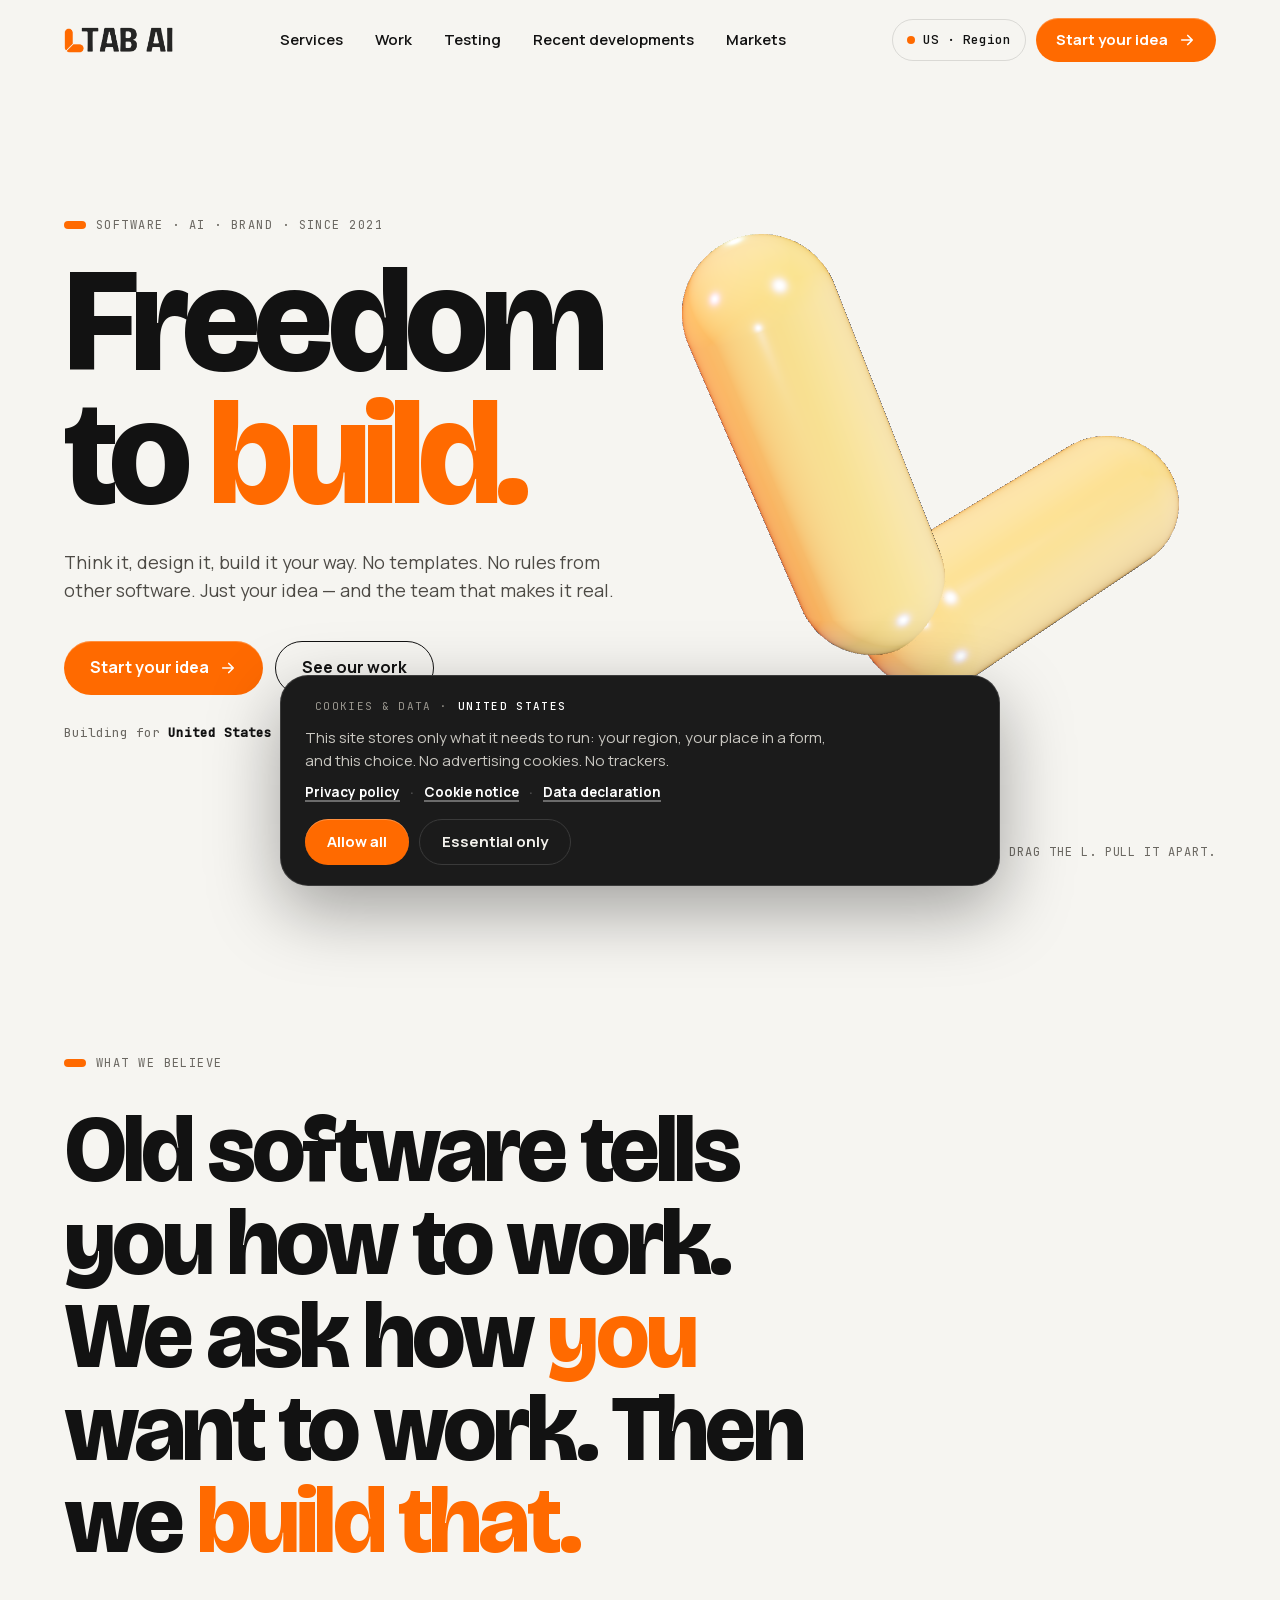
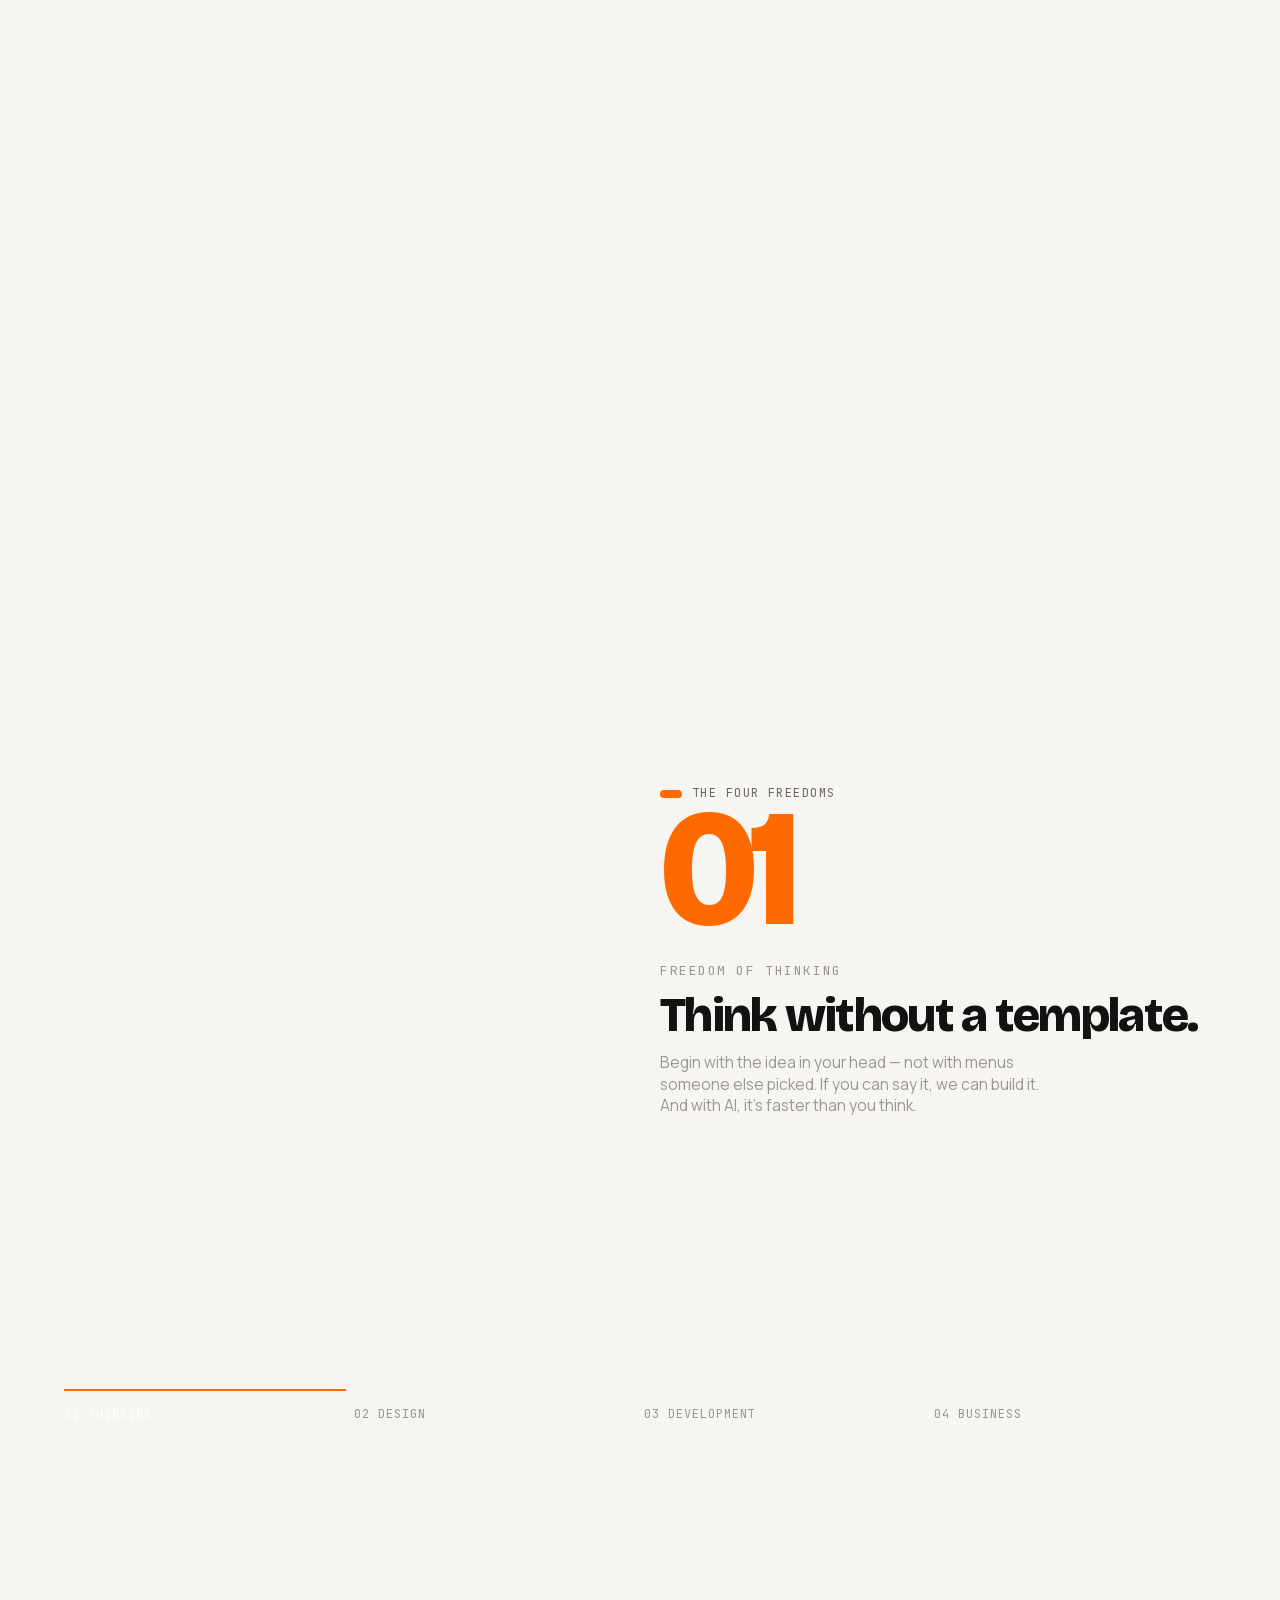
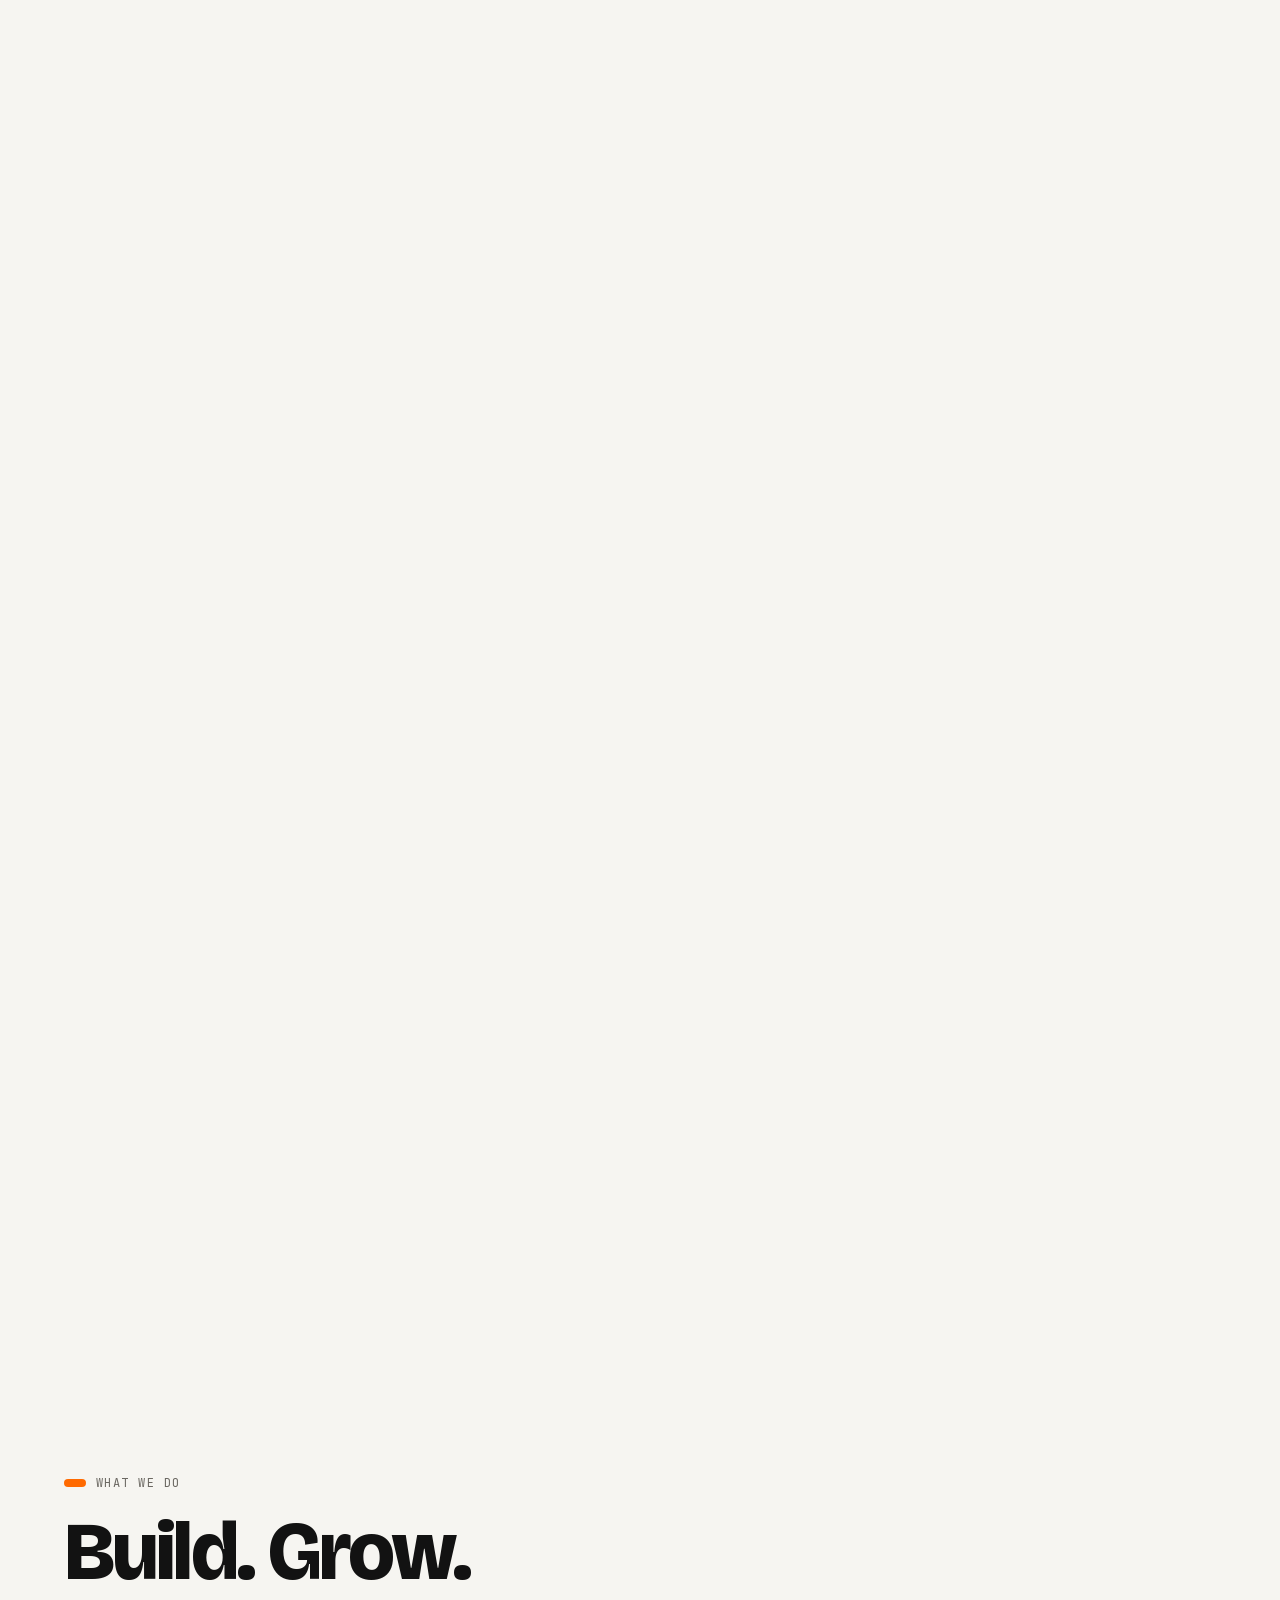
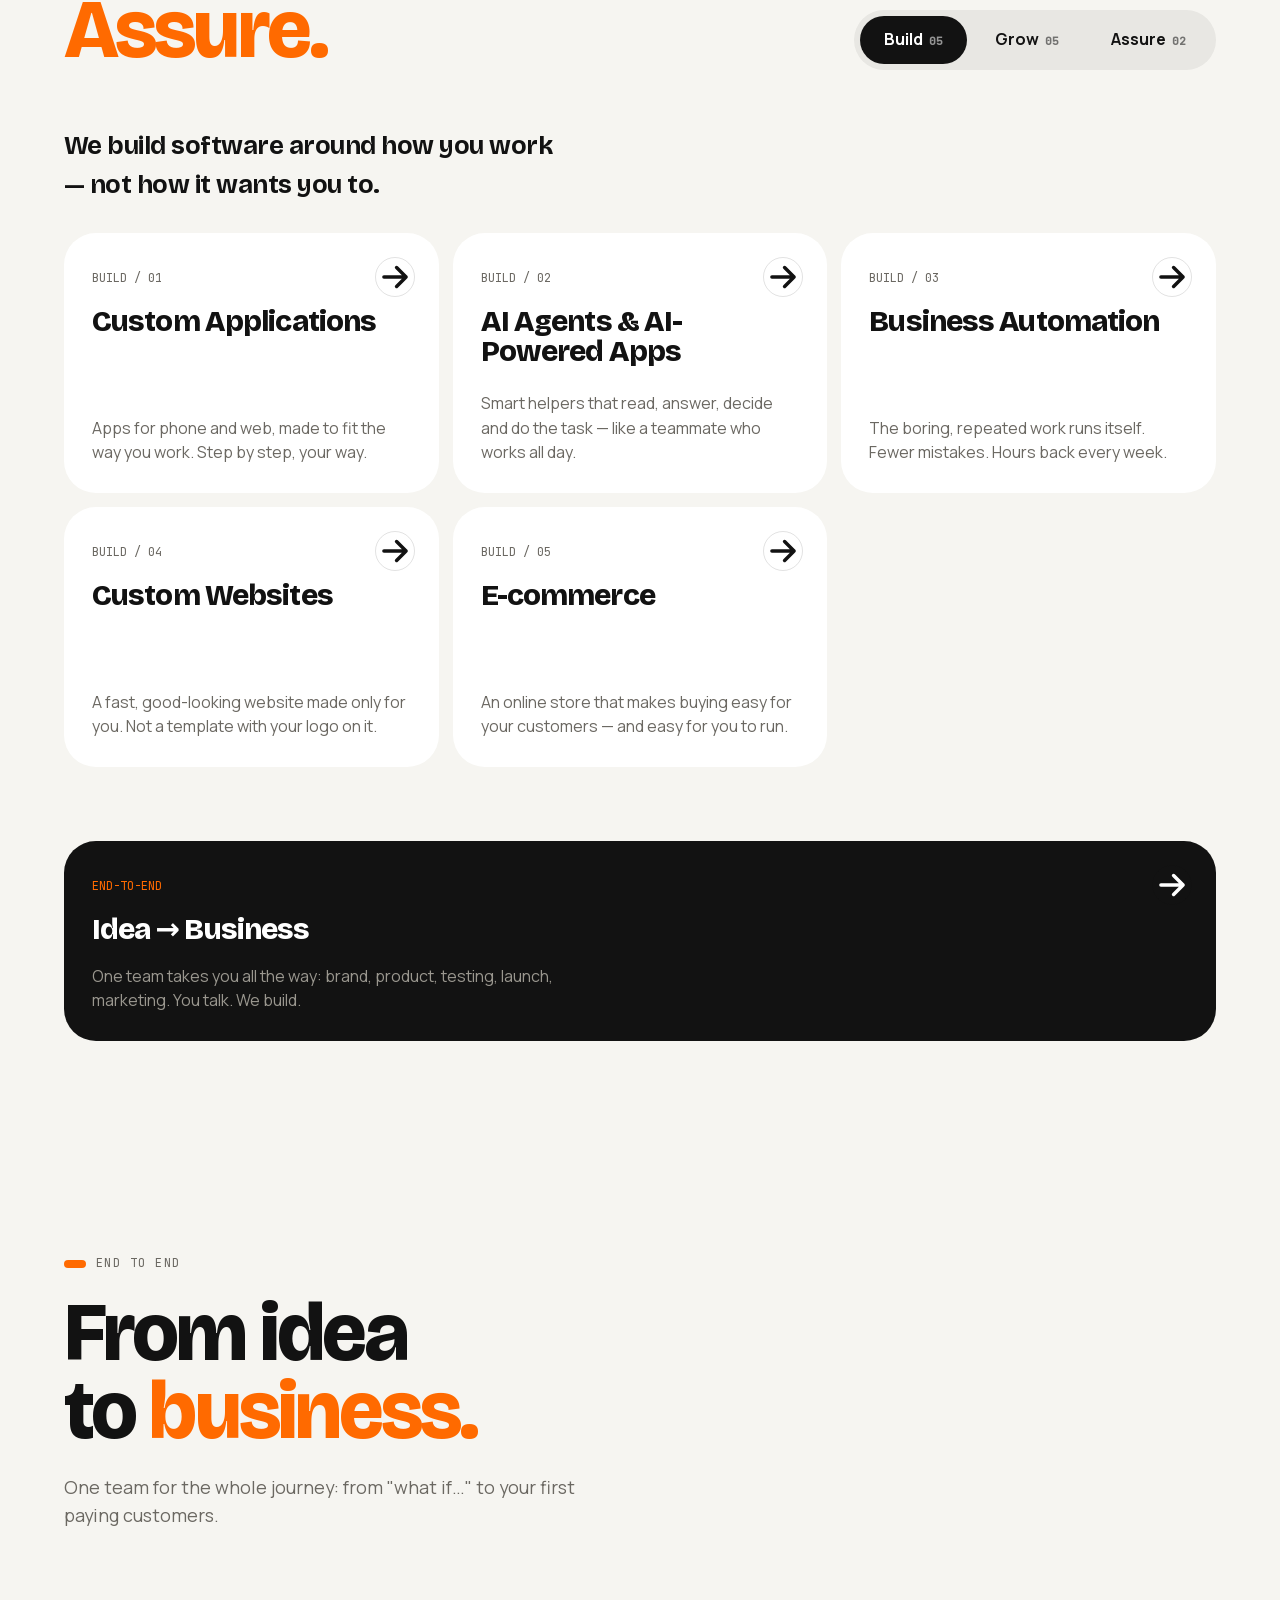
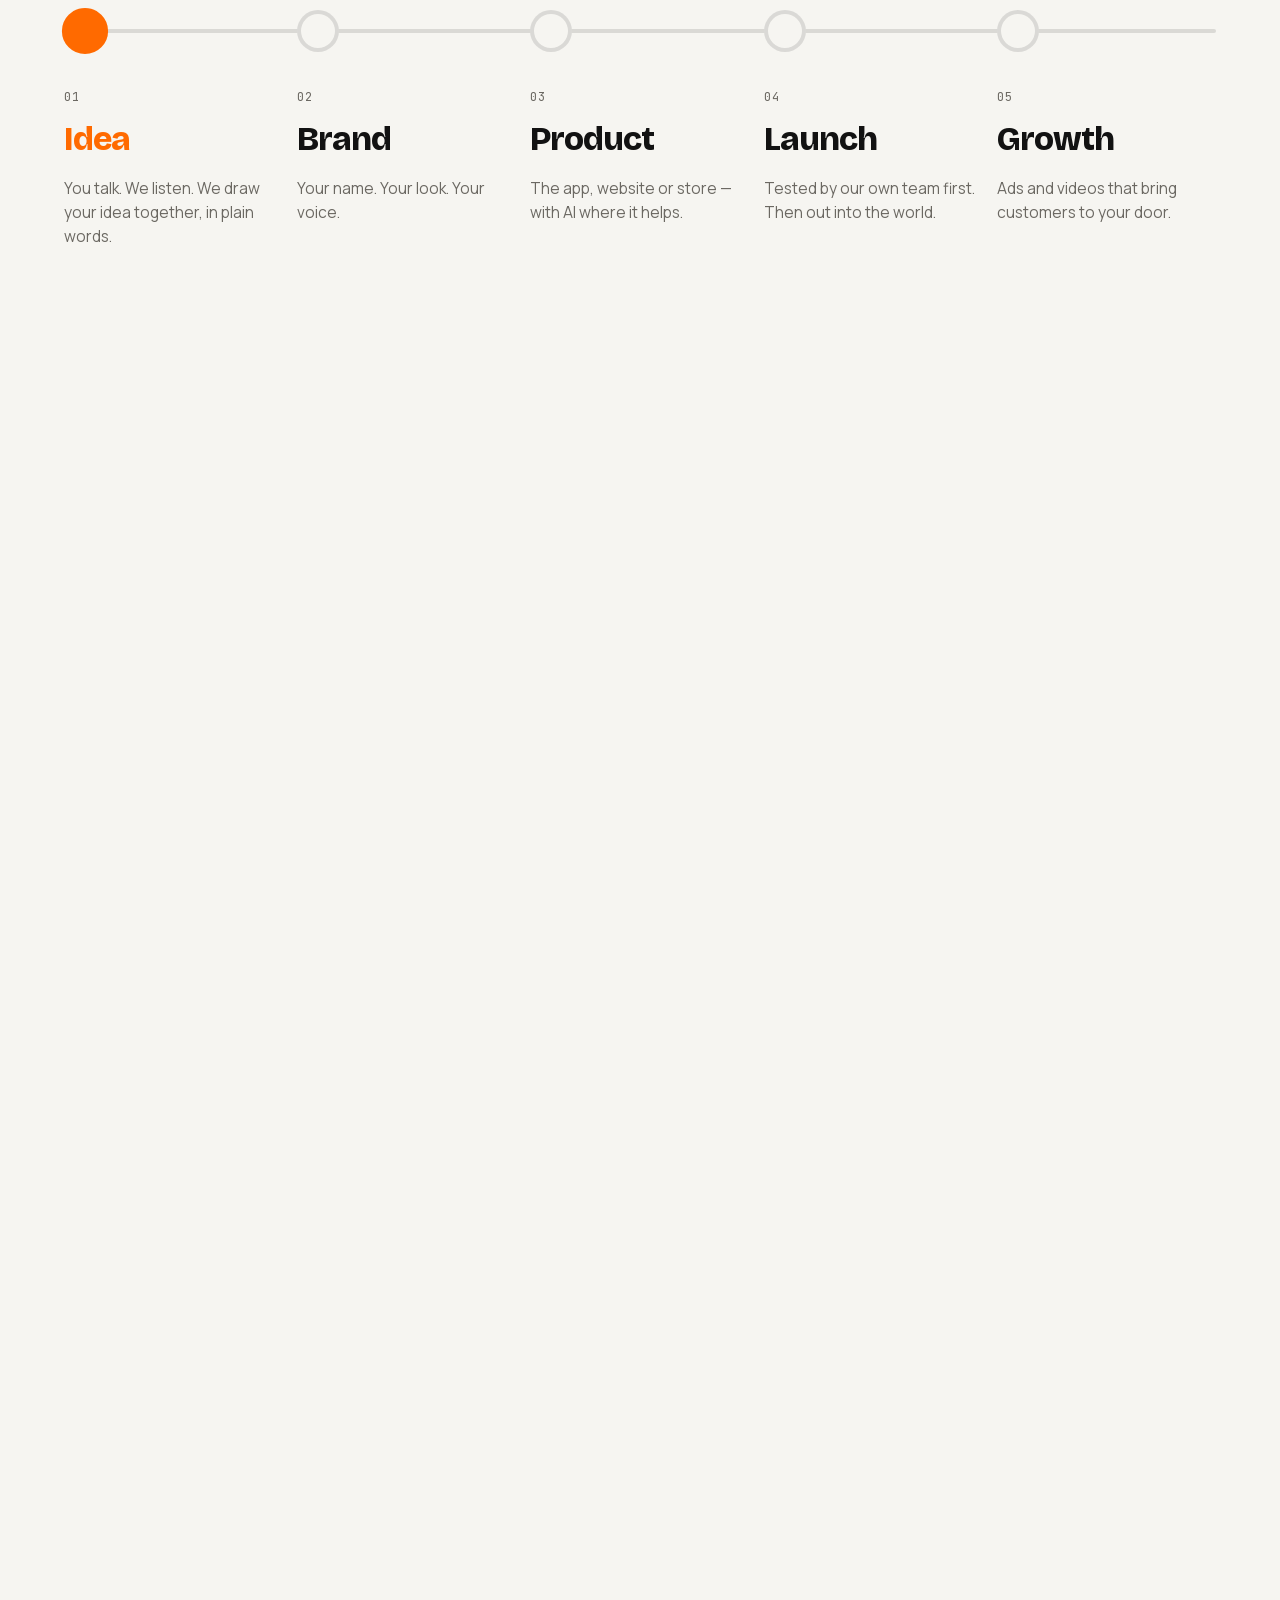
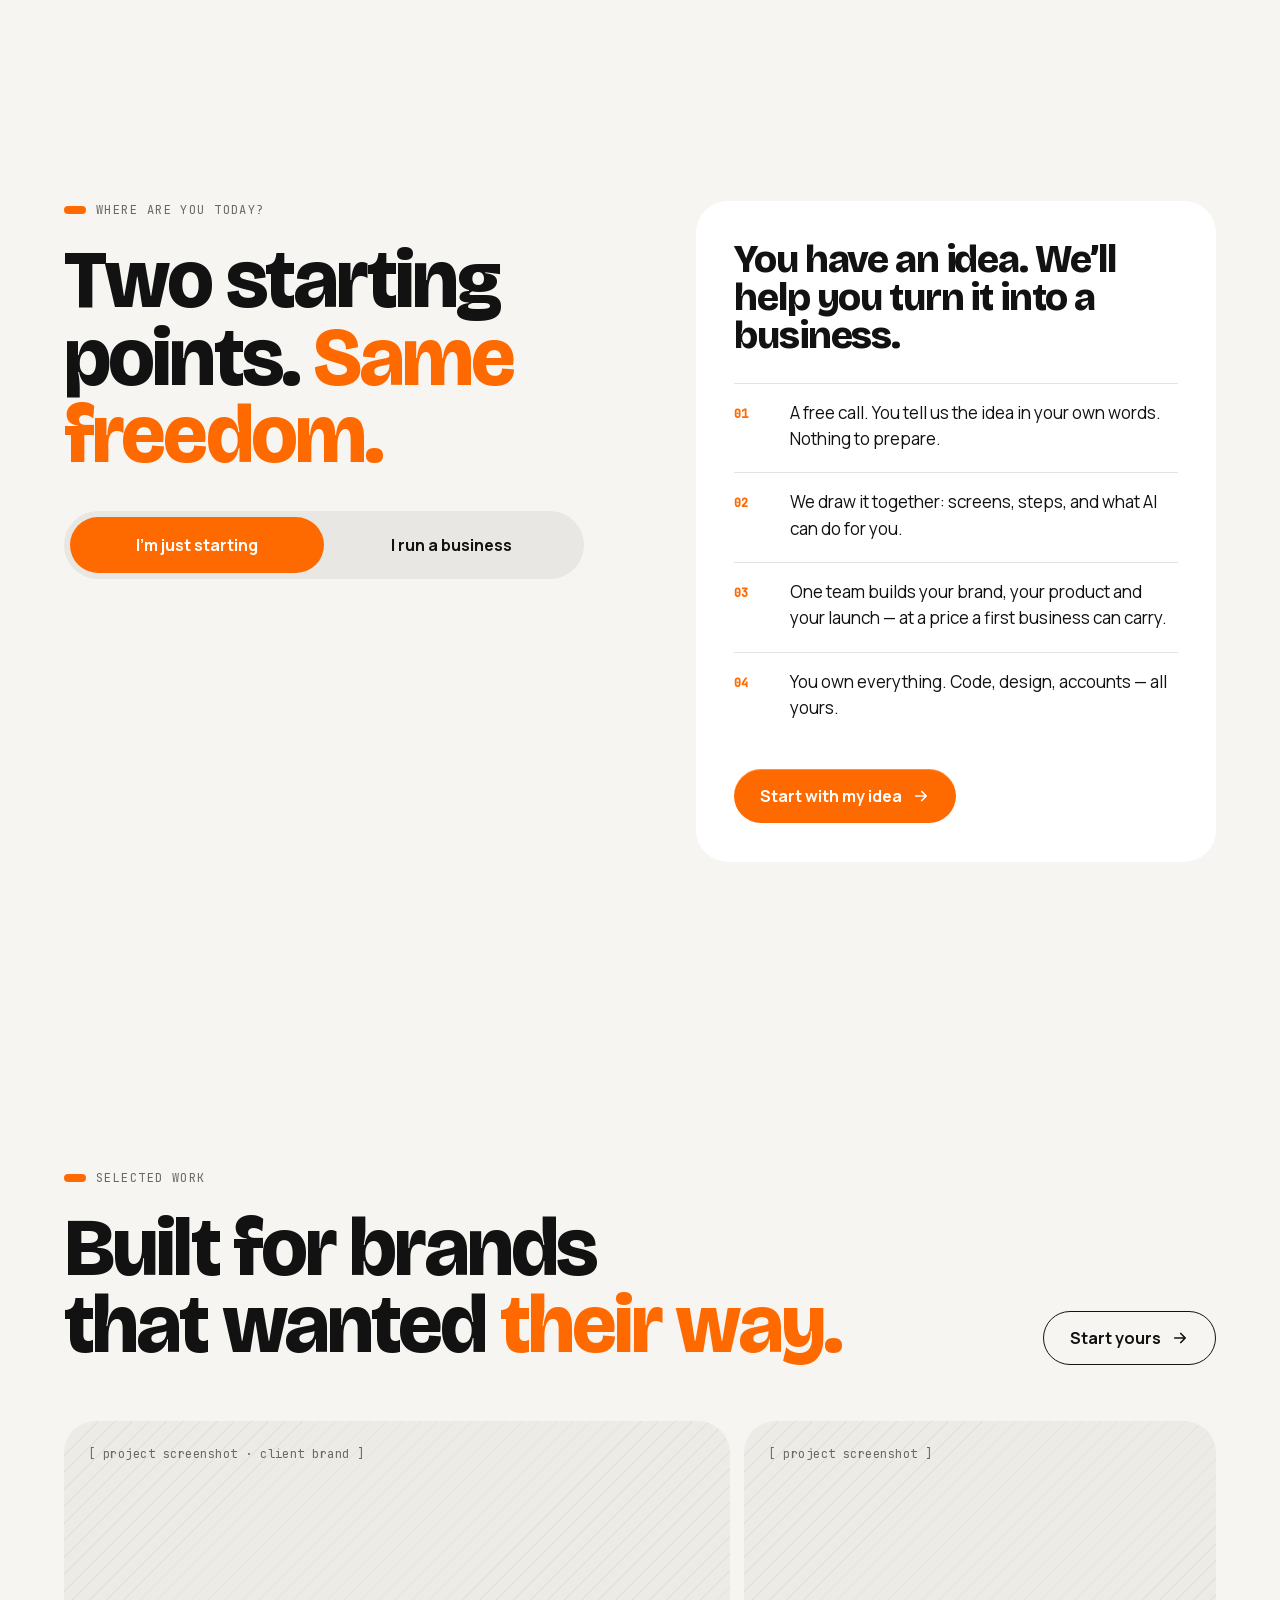
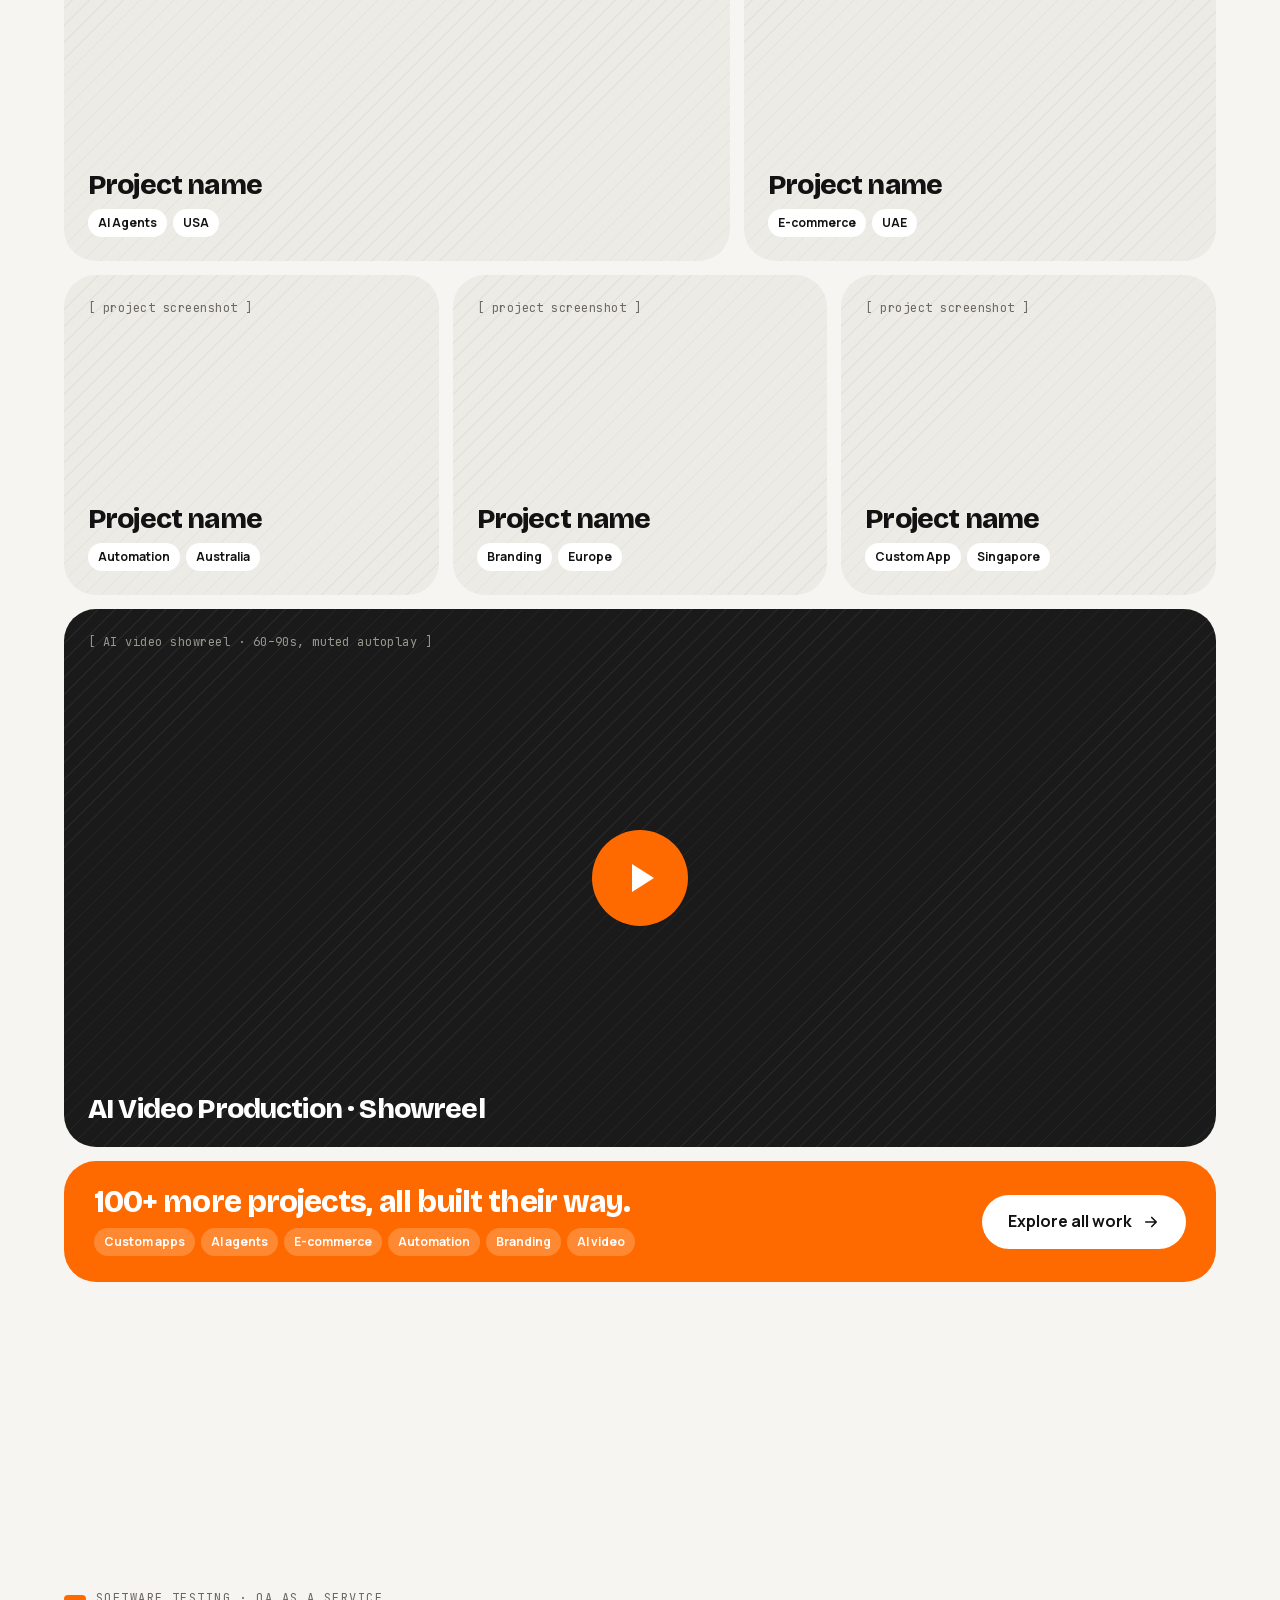
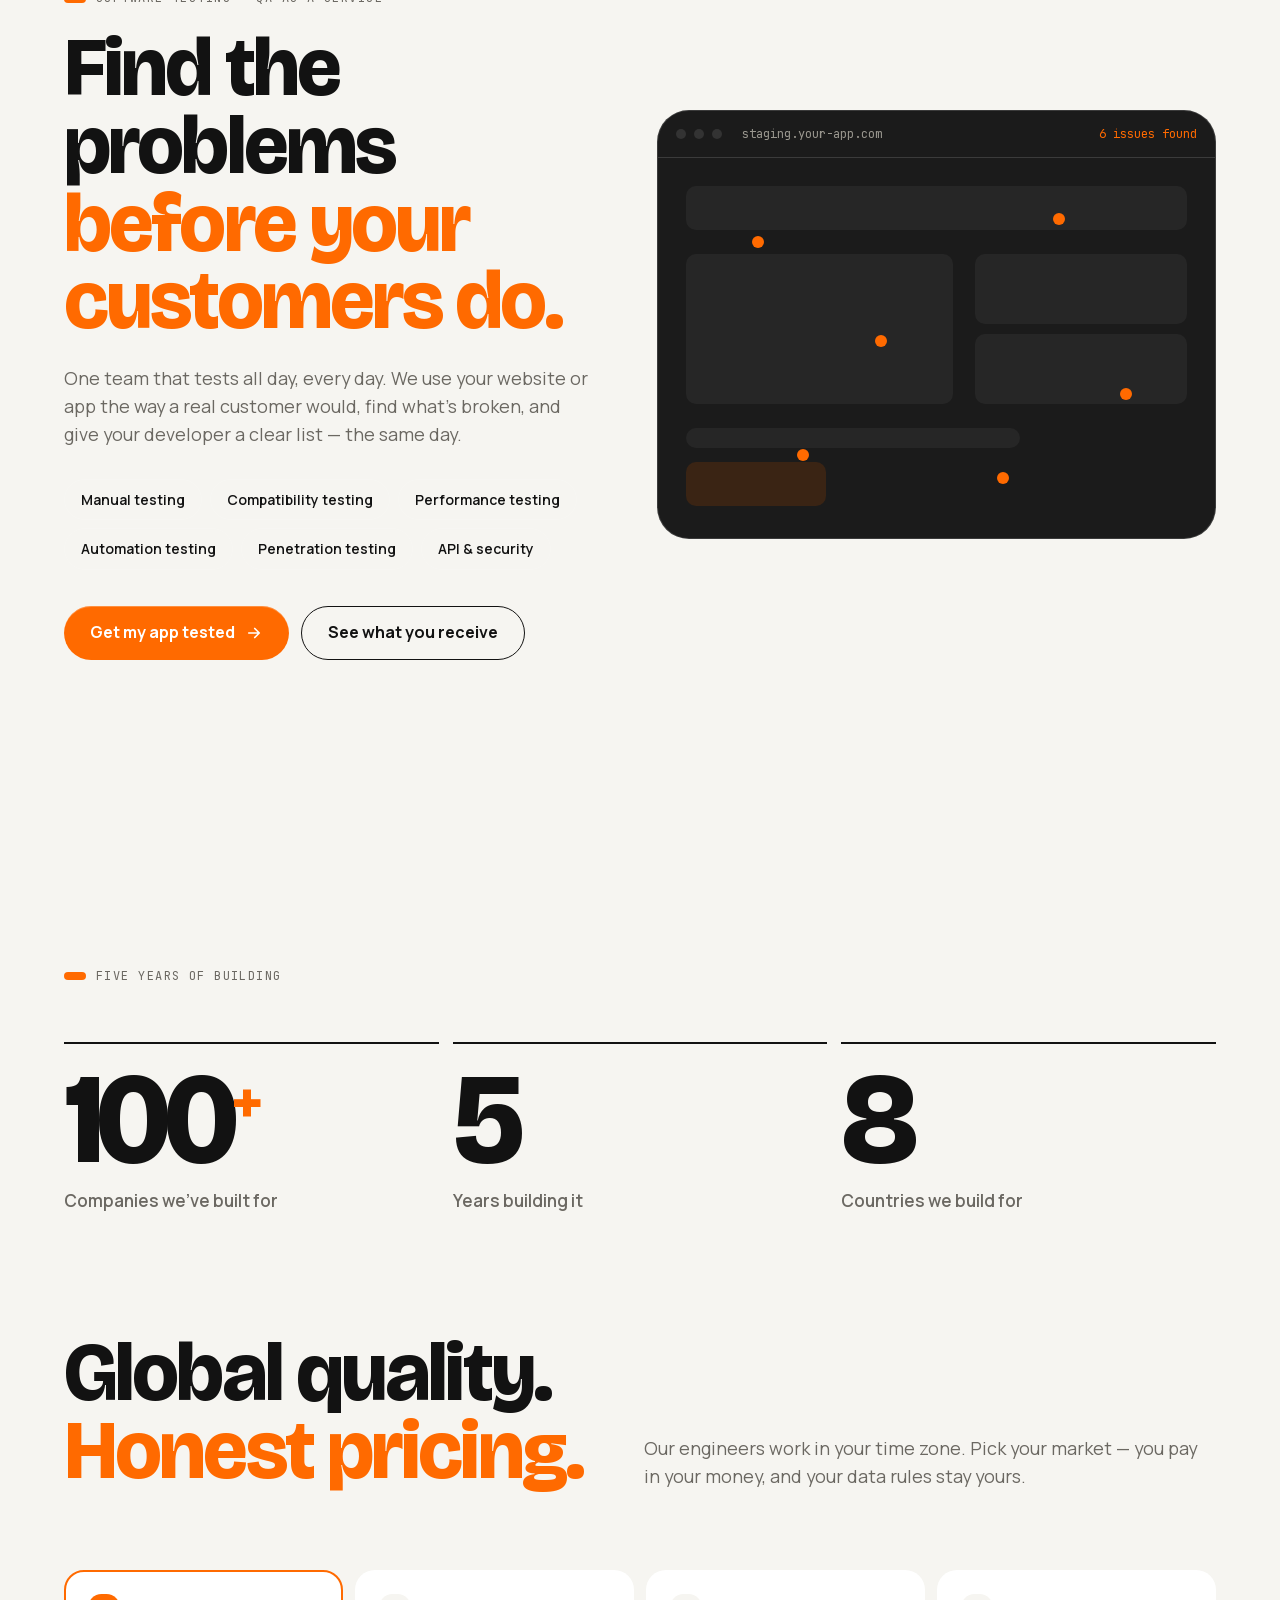
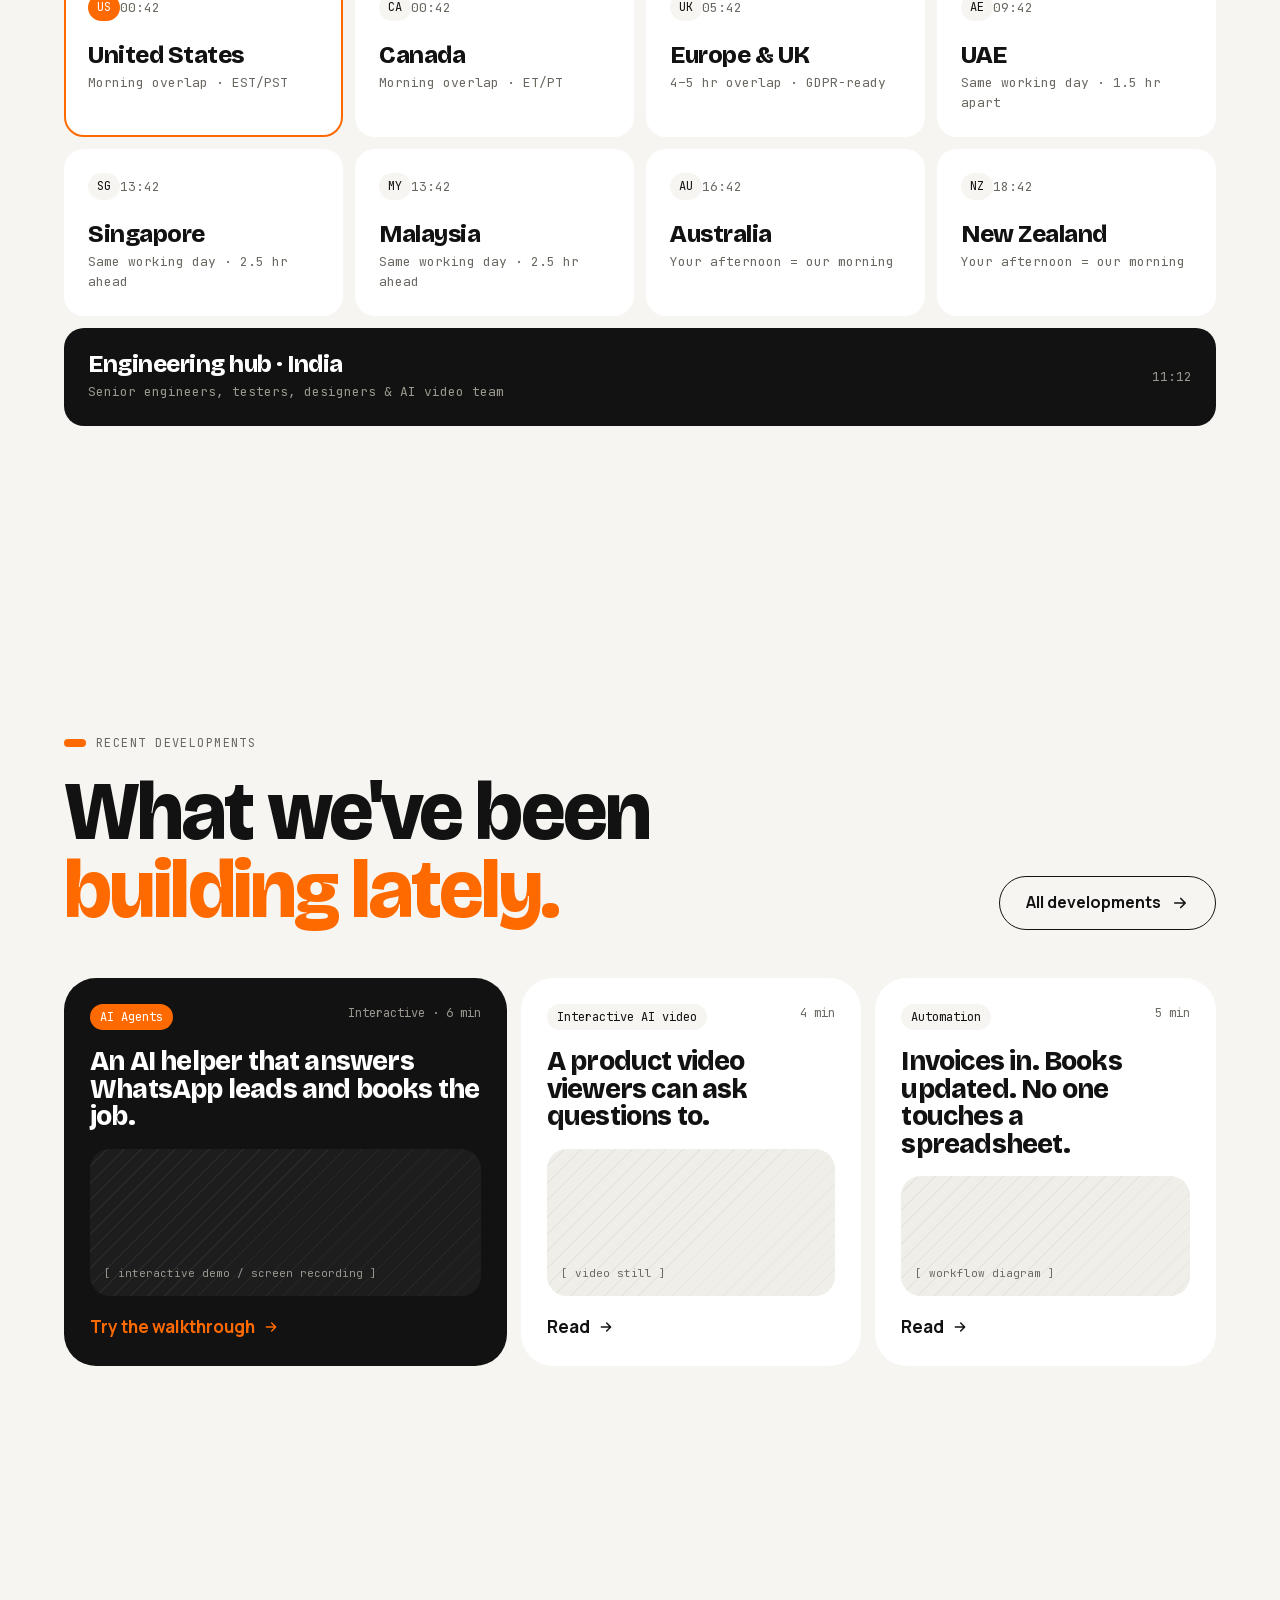
==== commit 60f022b7: "Simplify all site copy (punchy, 11-year-old clear) + region-aware legal system: 9 jurisdictions, con" ====
--- a/ltab-ai/index.html
+++ b/ltab-ai/index.html
@@ -4,10 +4,11 @@
 <meta charset="utf-8">
 <meta name="viewport" content="width=device-width,initial-scale=1,viewport-fit=cover">
 <title>LTAB AI · Freedom to build</title>
-<meta name="description" content="LTAB AI builds custom software, AI agents, automation, websites, e-commerce, branding, marketing, AI video and QA, shaped around how you want to work.">
+<meta name="description" content="LTAB AI builds apps, websites, AI helpers, automation, brands, ads and QA testing — made to fit how you work. Tell us your idea. A real person replies within 24 hours.">
 <link rel="icon" type="image/png" href="assets/ltab-logo.png">
 <link rel="stylesheet" href="css/fonts.css?v=1">
 <link rel="stylesheet" href="css/styles.css?v=1">
+<link rel="stylesheet" href="css/legal.css?v=1">
 </head>
 <body data-theme="light">
 <canvas id="gl" aria-hidden="true"></canvas>
@@ -45,12 +46,13 @@
     <div class="hero-text">
       <div class="eyebrow"><span class="cap"></span>Software · AI · Brand · Since 2021</div>
       <h1 class="display">Freedom<br>to <span class="o">build.</span></h1>
-      <p class="lede">Think it, design it, build it your way. No templates, no SaaS rules. We're the team of engineers, designers and AI specialists who make it real.</p>
+      <p class="lede">Think it, design it, build it your way. No templates. No rules from other software. Just your idea — and the team that makes it real.</p>
+
       <div class="hero-ctas">
         <a href="#lab" class="btn btn-primary" data-arr>Start your idea</a>
         <a href="#work" class="btn btn-ghost">See our work</a>
       </div>
-      <div class="hero-region">Building for <b id="heroRegion">United States</b> · from our India engineering hub</div>
+      <div class="hero-region">Building for <b id="heroRegion">United States</b> · with our team in India</div>
     </div>
   </div>
   <div class="hero-drag" aria-label="Drag to pull the L apart"></div>
@@ -61,7 +63,7 @@
 <section class="manifesto" data-scene="manifesto" data-screen-label="02 Manifesto">
   <div class="wrap sticky">
     <div class="eyebrow" style="margin-bottom:32px"><span class="cap"></span>What we believe</div>
-    <p>SaaS tells you how to work. We ask how <em>you</em> want to work. Then we <em>build</em> <em>that.</em></p>
+    <p>Old software tells you how to work. We ask how <em>you</em> want to work. Then we <em>build</em> <em>that.</em></p>
   </div>
 </section>
 
@@ -74,10 +76,10 @@
         <div class="eyebrow"><span class="cap"></span>The four freedoms</div>
         <div class="fr-num"><span>01<br>02<br>03<br>04</span></div>
         <div class="fr-text">
-          <div class="fr-item"><span class="tag">Freedom of thinking</span><h3>Think without a template.</h3><p>Start from the idea in your head, not the options in someone else's dropdown. If you can describe it, it can be built, and in the age of AI faster than you'd expect.</p></div>
-          <div class="fr-item"><span class="tag">Freedom of design</span><h3>Design it the way you see it.</h3><p>Your colours, your flow, your screens. Every pixel follows how you and your customers think, not a theme everyone else is also using.</p></div>
-          <div class="fr-item"><span class="tag">Freedom of development</span><h3>Built around you, not a SaaS product.</h3><p>Your rules, your workflow, your stack. Custom code and AI agents that bend to your process. You own all of it.</p></div>
-          <div class="fr-item"><span class="tag">Freedom of business</span><h3>Your business. Your rules. Redesign anytime.</h3><p>Markets change and so do you. Your software changes with you, never the other way round.</p></div>
+          <div class="fr-item"><span class="tag">Freedom of thinking</span><h3>Think without a template.</h3><p>Begin with the idea in your head — not with menus someone else picked. If you can say it, we can build it. And with AI, it's faster than you think.</p></div>
+          <div class="fr-item"><span class="tag">Freedom of design</span><h3>Design it the way you see it.</h3><p>Your colours. Your buttons. Your screens, exactly how you picture them. Not a theme a million other sites use.</p></div>
+          <div class="fr-item"><span class="tag">Freedom of development</span><h3>Built around you, not a ready-made product.</h3><p>We shape the software around how you work. Your steps. Your tools. And you own everything we build.</p></div>
+          <div class="fr-item"><span class="tag">Freedom of business</span><h3>Your business. Your rules. Redesign anytime.</h3><p>Markets change. You change. Your software keeps up — you never squeeze into it again.</p></div>
         </div>
       </div>
     </div>
@@ -111,15 +113,15 @@
       <div class="rv">
         <div class="eyebrow" style="margin-bottom:22px"><span class="cap"></span>End to end</div>
         <h2 class="h2">From idea<br>to <span class="o">business.</span></h2>
-        <p class="lede" style="margin-top:24px">One team for everything between "what if…" and your first paying customers.</p>
+        <p class="lede" style="margin-top:24px">One team for the whole journey: from "what if…" to your first paying customers.</p>
       </div>
       <div class="path-track">
         <div class="path-line"><i></i></div>
-        <div class="step"><span class="knob"></span><span class="k">01</span><h4>Idea</h4><p>You talk, we listen. We sketch it together in plain language.</p></div>
-        <div class="step"><span class="knob"></span><span class="k">02</span><h4>Brand</h4><p>Name, identity, look and voice that fit you.</p></div>
-        <div class="step"><span class="knob"></span><span class="k">03</span><h4>Product</h4><p>App, website or store, with AI and automation where it helps.</p></div>
-        <div class="step"><span class="knob"></span><span class="k">04</span><h4>Launch</h4><p>Tested by our QA team, deployed, monitored.</p></div>
-        <div class="step"><span class="knob"></span><span class="k">05</span><h4>Growth</h4><p>Ads, AI video and campaigns that bring customers in.</p></div>
+        <div class="step"><span class="knob"></span><span class="k">01</span><h4>Idea</h4><p>You talk. We listen. We draw your idea together, in plain words.</p></div>
+        <div class="step"><span class="knob"></span><span class="k">02</span><h4>Brand</h4><p>Your name. Your look. Your voice.</p></div>
+        <div class="step"><span class="knob"></span><span class="k">03</span><h4>Product</h4><p>The app, website or store — with AI where it helps.</p></div>
+        <div class="step"><span class="knob"></span><span class="k">04</span><h4>Launch</h4><p>Tested by our own team first. Then out into the world.</p></div>
+        <div class="step"><span class="knob"></span><span class="k">05</span><h4>Growth</h4><p>Ads and videos that bring customers to your door.</p></div>
       </div>
     </div>
   </div>
@@ -169,7 +171,7 @@
     <div class="rv">
       <div class="eyebrow" style="margin-bottom:22px"><span class="cap"></span>Software testing · QA as a service</div>
       <h2 class="h2">Find the problems<br><span class="o">before your customers do.</span></h2>
-      <p class="lede" style="margin-top:24px">A dedicated team that does nothing but test. We use your website or app the way real customers will, then hand your developer a clear report they can act on the same day. Built for small teams, freelancers, agencies and anyone shipping fast with AI tools.</p>
+      <p class="lede" style="margin-top:24px">One team that tests all day, every day. We use your website or app the way a real customer would, find what's broken, and give your developer a clear list — the same day.</p>
       <div class="qa-chips"><span>Manual testing</span><span>Compatibility testing</span><span>Performance testing</span><span>Automation testing</span><span>Penetration testing</span><span>API &amp; security</span></div>
       <div style="display:flex;gap:12px;flex-wrap:wrap">
         <a href="software-testing.html" class="btn btn-primary" data-arr>Get my app tested</a>
@@ -200,12 +202,12 @@
     <div class="eyebrow rv"><span class="cap"></span>Five years of building</div>
     <div class="proof">
       <div class="stat rv"><div class="v" data-count="100">0<sup>+</sup></div><div class="l">Companies we've built for</div></div>
-      <div class="stat rv"><div class="v" data-count="5">0</div><div class="l">Years building, from early automation to agentic AI</div></div>
-      <div class="stat rv"><div class="v" data-count="8">0</div><div class="l">Markets served from one India-based team</div></div>
+      <div class="stat rv"><div class="v" data-count="5">0</div><div class="l">Years building it</div></div>
+      <div class="stat rv"><div class="v" data-count="8">0</div><div class="l">Countries we build for</div></div>
     </div>
     <div class="rv" style="margin-top:120px;display:flex;justify-content:space-between;align-items:end;gap:30px;flex-wrap:wrap">
       <h2 class="h2">Global quality.<br><span class="o">Honest pricing.</span></h2>
-      <p class="lede">Senior engineers based in India, working in your time zone. Pick your market: we price in your currency and keep your data rules.</p>
+      <p class="lede">Our engineers work in your time zone. Pick your market — you pay in your money, and your data rules stay yours.</p>
     </div>
     <div class="markets rv" id="markets"></div>
   </div>
@@ -224,7 +226,7 @@
     <div class="dev-rail">
       <a href="recent-developments.html#d1" class="dev feat rv">
         <div class="meta"><span class="kind">AI Agents</span><span>Interactive · 6 min</span></div>
-        <h3>An agent that answers WhatsApp leads, qualifies them, then books the visit.</h3>
+        <h3>An AI helper that answers WhatsApp leads and books the job.</h3>
         <div class="viz">[ interactive demo / screen recording ]</div>
         <span class="read o">Try the walkthrough<svg class="arr" viewBox="0 0 24 24" fill="none" stroke="currentColor" stroke-width="2.2" stroke-linecap="round" stroke-linejoin="round"><path d="M5 12h14M13 6l6 6-6 6"/></svg></span>
       </a>
@@ -236,7 +238,7 @@
       </a>
       <a href="recent-developments.html#d3" class="dev rv">
         <div class="meta"><span class="kind">Automation</span><span>5 min</span></div>
-        <h3>Invoices in, ledger updated: no one touches a spreadsheet.</h3>
+        <h3>Invoices in. Books updated. No one touches a spreadsheet.</h3>
         <div class="viz">[ workflow diagram ]</div>
         <span class="read">Read<svg class="arr" viewBox="0 0 24 24" fill="none" stroke="currentColor" stroke-width="2.2" stroke-linecap="round" stroke-linejoin="round"><path d="M5 12h14M13 6l6 6-6 6"/></svg></span>
       </a>
@@ -250,7 +252,7 @@
     <div class="rv" style="position:relative;z-index:2">
       <div class="eyebrow" style="margin-bottom:22px"><span class="cap"></span>Freedom Lab</div>
       <h2 class="h2">What do you<br>want to <span class="o">build?</span></h2>
-      <p class="lede" style="margin-top:24px">Describe it in your own words. No forms full of jargon. A real person replies within 24 hours.</p>
+      <p class="lede" style="margin-top:24px">Say it like you'd say it to a friend. A real person replies within 24 hours.</p>
       <form id="ctaForm" style="display:none"><input id="ctaIdea"></form>
     </div>
     <div class="lab-card">
@@ -278,7 +280,7 @@
 
       <div class="lab-step">
         <div class="q">Timeline & budget</div>
-        <div class="hint">Optional. It helps us shape the first call.</div>
+        <div class="hint">Optional. It helps us plan the first call.</div>
         <div class="lab-sub" style="margin-top:0">Timeline</div>
         <div class="chips" id="chipsTime"></div>
         <div class="lab-sub">Budget</div>
@@ -291,12 +293,13 @@
         <input id="fName" placeholder="Your name" autocomplete="name">
         <input id="fEmail" type="email" placeholder="Email" autocomplete="email">
         <div class="phone" id="fPhone" data-phone></div>
+        <p class="legal-note">By sending, you let us store these details to reply. What happens next, and for how long we keep it: <a href="legal/index.html" data-legal="declaration">the declaration for your region</a>.</p>
       </div>
 
       <div class="lab-step lab-done">
         <div class="big"><svg width="40" height="40" viewBox="0 0 24 24" fill="none" stroke="#fff" stroke-width="2.6" stroke-linecap="round" stroke-linejoin="round"><path d="M5 12.5l4.5 4.5L19 7.5"/></svg></div>
         <div class="q">Your idea is in, <span class="o" id="doneName"></span>.</div>
-        <p class="hint" style="max-width:36ch">We'll reply within 24 hours with a few questions and a time for a free call.</p>
+        <p class="hint" style="max-width:36ch">We'll reply within 24 hours with a few easy questions and a time for a free call.</p>
         <button class="btn btn-ghost" id="labAgain">Send another idea</button>
       </div>
 
@@ -317,17 +320,19 @@
   <div class="ft-cols">
     <div>
       <img src="assets/ltab-logo-dark.png" alt="LTAB AI" style="height:28px;margin-bottom:20px">
-      <p style="color:#9a978f;max-width:34ch">Custom software, AI and brand, built the way you think. Engineering hub in India, clients in 8 markets.</p>
+      <p style="color:#9a978f;max-width:34ch">Software, AI and brand — built your way. Our team is in India. Our clients are in 8 countries.</p>
       <a href="mailto:hello@ltab.ai" style="margin-top:20px;font-size:20px">hello@ltab.ai</a>
     </div>
     <div><h5>Build</h5><a href="#services">Custom apps</a><a href="#services">AI agents</a><a href="#services">Automation</a><a href="#services">Websites</a><a href="#services">E-commerce</a></div>
     <div><h5>Grow & Assure</h5><a href="#services">Branding</a><a href="#services">AI marketing & ads</a><a href="#services">AI video</a><a href="#services">Interactive AI content</a><a href="software-testing.html">Software testing</a><a href="recent-developments.html">Recent developments</a><a href="our-work.html">All work</a></div>
     <div><h5>Markets</h5><a>USA · Canada</a><a>Europe · UK</a><a>UAE</a><a>Singapore · Malaysia</a><a>Australia · NZ</a></div>
   </div>
-  <div class="ft-bot"><span>© 2026 LTAB AI</span><span>Privacy · Terms · Cookies · GDPR</span></div>
+  <div class="ft-bot"><span>© 2026 LTAB AI</span><span><a href="legal/index.html" data-legal="privacy">Privacy</a> · <a href="legal/index.html" data-legal="terms">Terms</a> · <a href="legal/index.html" data-legal="cookies">Cookies</a> · <a href="legal/index.html" data-legal="gdpr">GDPR</a></span></div>
 </footer><script src="assets/vendor/three.min.js"></script>
 <script src="js/common.js"></script>
 <script src="js/scene.js"></script>
 <script src="js/app.js"></script>
+<script src="js/policies-data.js"></script>
+<script src="js/legal.js"></script>
 </body>
 </html>
--- a/ltab-ai/css/legal.css
+++ b/ltab-ai/css/legal.css
@@ -0,0 +1,66 @@
+/* LTAB AI — legal layer: consent banner + Legal Center */
+/* ---------- consent banner ---------- */
+.cbar{position:fixed;left:14px;right:14px;bottom:14px;z-index:55;display:flex;justify-content:center;pointer-events:none}
+.cbar-card{pointer-events:auto;max-width:720px;width:100%;background:#1b1b1b;color:#f3f1ec;border:1px solid var(--line-d);border-radius:28px;
+  padding:22px 24px 20px;box-shadow:0 24px 70px rgba(0,0,0,.35);opacity:0;transform:translateY(24px);transition:opacity .5s var(--ease),transform .5s var(--ease)}
+.cbar.open .cbar-card{opacity:1;transform:none}
+.cbar-eyebrow{font-family:var(--f-mono);font-size:11px;letter-spacing:.12em;text-transform:uppercase;color:var(--muted-d);display:flex;align-items:center;gap:10px}
+.cbar-eyebrow b{color:#fff;font-weight:500}
+.cbar-copy{font-size:15px;line-height:1.5;color:#c9c7c1;margin:12px 0 10px;max-width:58ch}
+.cbar-links{display:flex;gap:10px;align-items:center;flex-wrap:wrap;font-weight:700;font-size:13.5px;margin-bottom:16px}
+.cbar-links a{color:#fff;text-decoration:underline 1.5px;text-underline-offset:3px;text-decoration-color:rgba(255,255,255,.35);transition:text-decoration-color .2s}
+.cbar-links a:hover{text-decoration-color:var(--orange)}
+.cbar-links i{color:#555;font-style:normal}
+.cbar-actions{display:flex;gap:10px;flex-wrap:wrap}
+.cbar-actions .btn{height:46px;padding:0 22px;font-size:15px}
+.cbar-actions .btn-ghost{border-color:#3a3a3a}
+.cbar-actions .btn-ghost:hover{background:transparent;color:#fff;border-color:#fff}
+
+/* ---------- form consent notes (appears inside forms) ---------- */
+.legal-note{font-family:var(--f-mono);font-size:11.5px;letter-spacing:.02em;color:var(--muted-d);line-height:1.6;margin-top:14px}
+form .legal-note, .lab-step .legal-note, .intake .legal-note{color:var(--muted-d)}
+.legal-note a{color:var(--orange);text-decoration:underline;text-underline-offset:3px}
+form .legal-note a, [data-theme="light"] .legal-note a{text-decoration-color:rgba(255,106,0,.4)}
+
+/* ---------- Legal Center ---------- */
+.lawwrap{max-width:1000px;margin:0 auto}
+.lg-ctrl{position:sticky;top:76px;z-index:20;background:rgba(246,245,241,.94);backdrop-filter:blur(8px);padding:16px 0 14px;border-bottom:1px solid var(--line);margin-bottom:34px}
+.lg-ctrl .filters{gap:8px}
+.lg-ctrl .jur{margin-top:10px}
+.lg-head{display:flex;justify-content:space-between;align-items:start;gap:30px;flex-wrap:wrap;margin-bottom:26px}
+.lg-chips{display:flex;gap:8px;flex-wrap:wrap;margin-top:26px}
+.lg-chip{font-family:var(--f-mono);font-size:12px;padding:6px 12px;border-radius:var(--pill);background:#fff;border:1px solid var(--line);color:var(--ink)}
+.lg-chip.lg-orange{background:var(--orange);border-color:var(--orange);color:#fff}
+.lg-chip.lg-ok{background:#dcfce7;border-color:#bbf7d0;color:#15803d}
+.lg-chip.lg-warn{background:#fef3c7;border-color:#fde68a;color:#b45309}
+.lg-tag{font-family:var(--f-mono);font-size:12px;letter-spacing:.08em;text-transform:uppercase;color:var(--muted);margin-bottom:18px}
+.lg-intro{font-size:clamp(18px,1.5vw,21px);color:var(--ink);font-weight:500;max-width:64ch;margin-bottom:34px}
+.lg-doc{background:#fff;border-radius:var(--r-lg);padding:clamp(26px,3.4vw,52px)}
+.lg-doc h3{font-family:var(--f-display);font-weight:800;font-size:clamp(22px,2vw,28px);letter-spacing:-.02em;line-height:1.05;margin:34px 0 14px}
+.lg-doc h3:first-child{margin-top:0}
+.lg-doc p{font-size:16.5px;line-height:1.65;color:#3f3c37;margin:10px 0;max-width:74ch}
+.lg-doc li, .lg-annex li{font-size:16.5px;line-height:1.6;color:#3f3c37;list-style:none;position:relative;padding:6px 0 6px 26px;max-width:72ch}
+.lg-doc li:before, .lg-annex li:before{content:"";position:absolute;left:4px;top:16px;width:8px;height:2px;background:var(--orange)}
+.lg-extra{margin:36px 0 8px;padding:22px 24px;background:var(--orange-soft);border-radius:var(--r)}
+.lg-extra p{margin:6px 0;font-size:16px}
+.lg-annex{margin-top:38px;padding-top:30px;border-top:2px solid var(--ink)}
+.lg-row{display:grid;grid-template-columns:170px 1fr;gap:18px;padding:16px 0;border-top:1px solid var(--line)}
+.lg-row:first-child{border-top:0}
+.lg-row .k{font-family:var(--f-mono);font-size:11px;letter-spacing:.08em;text-transform:uppercase;color:var(--orange);padding-top:4px}
+.lg-row p{font-size:15.5px;margin:8px 0 0;max-width:70ch}
+.lg-row b{display:block;font-size:15.5px;font-weight:700;color:var(--ink);margin-top:10px}
+.lg-row b:first-child{margin-top:0}
+.lg-row .lg-a{color:var(--orange-deep);font-weight:700;text-decoration:underline;text-underline-offset:3px}
+.lg-row .arr{width:14px;height:14px}
+.lg-note{font-family:var(--f-mono);font-size:11.5px;color:var(--muted);margin-top:30px;max-width:70ch;line-height:1.6}
+
+@media (max-width:760px){
+  .lg-row{grid-template-columns:1fr;gap:6px}
+  .lg-ctrl{top:64px}
+  .cbar{left:10px;right:10px;bottom:10px}
+}
+@media print{
+  .hdr,.mmenu,.cbar,.lg-ctrl,#lgPrint,footer{display:none!important}
+  .lg-doc{box-shadow:none;border-radius:0;padding:0}
+  body{background:#fff}
+}
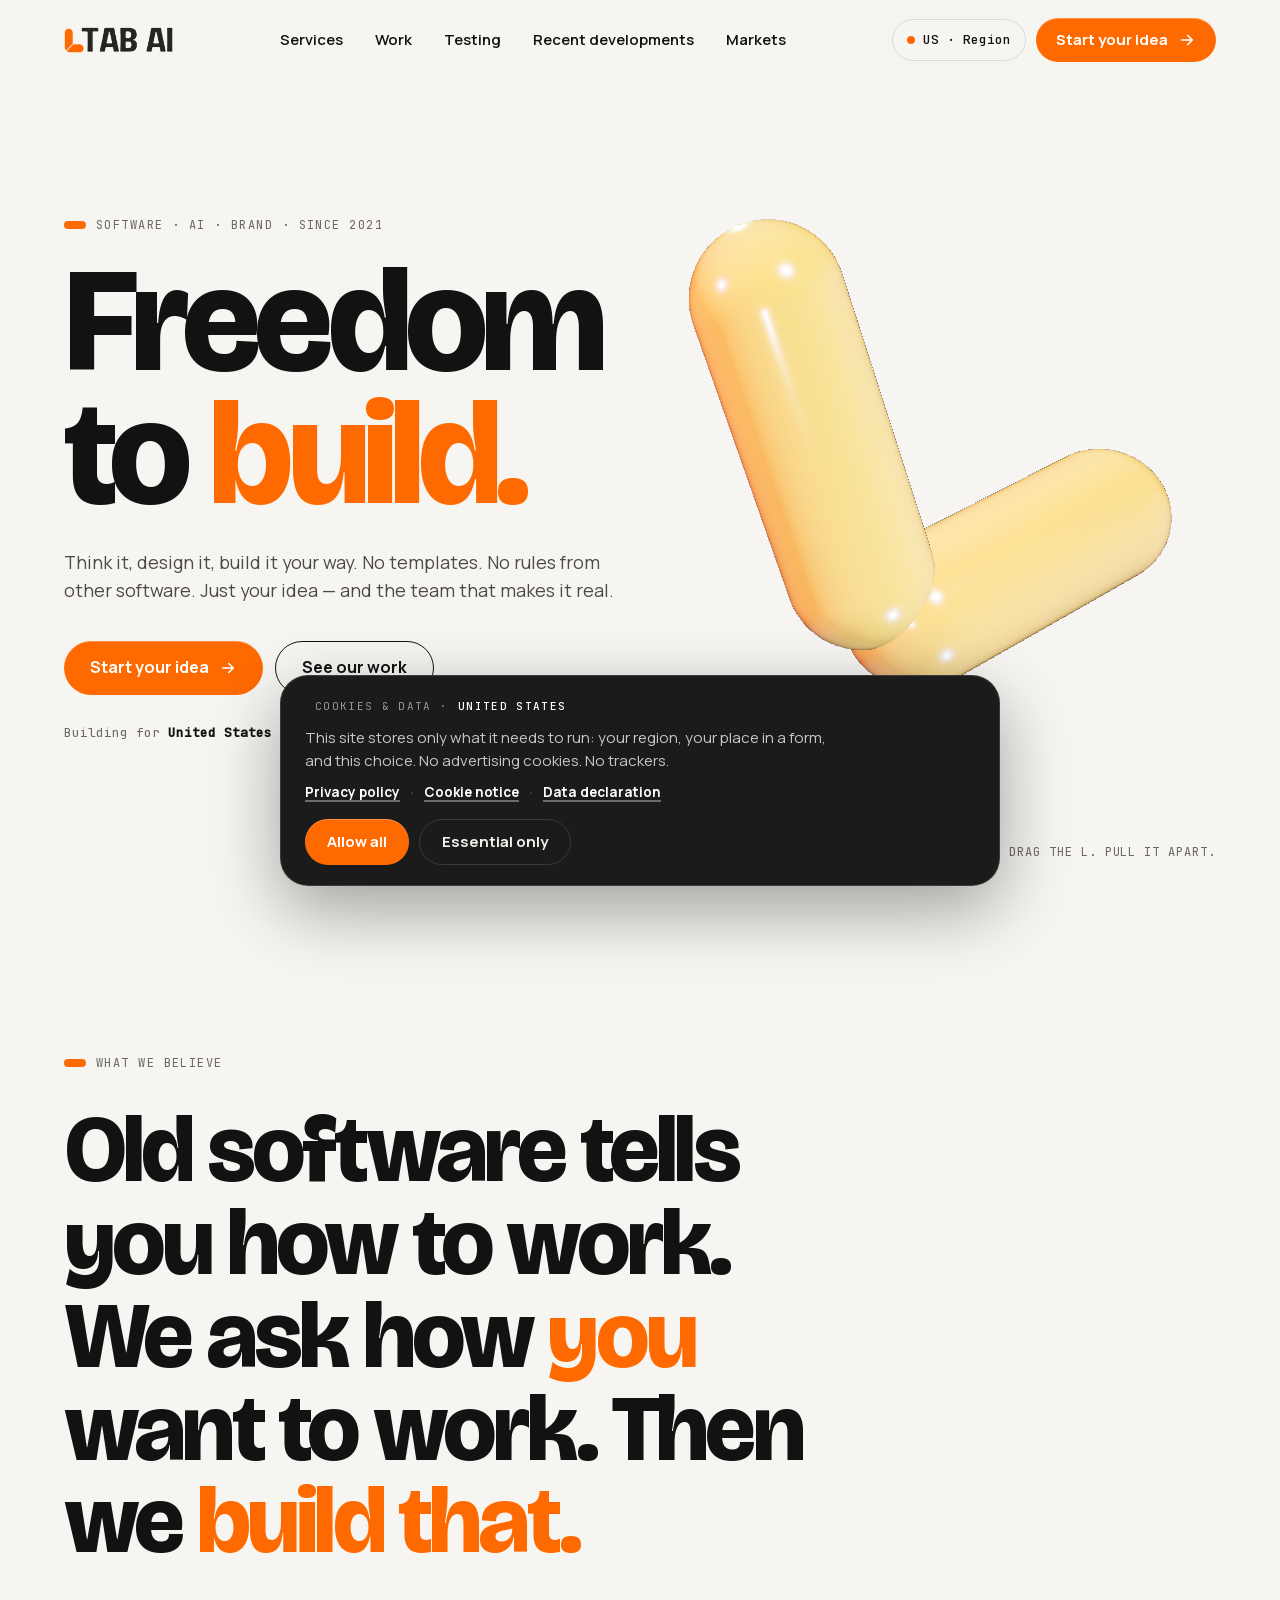
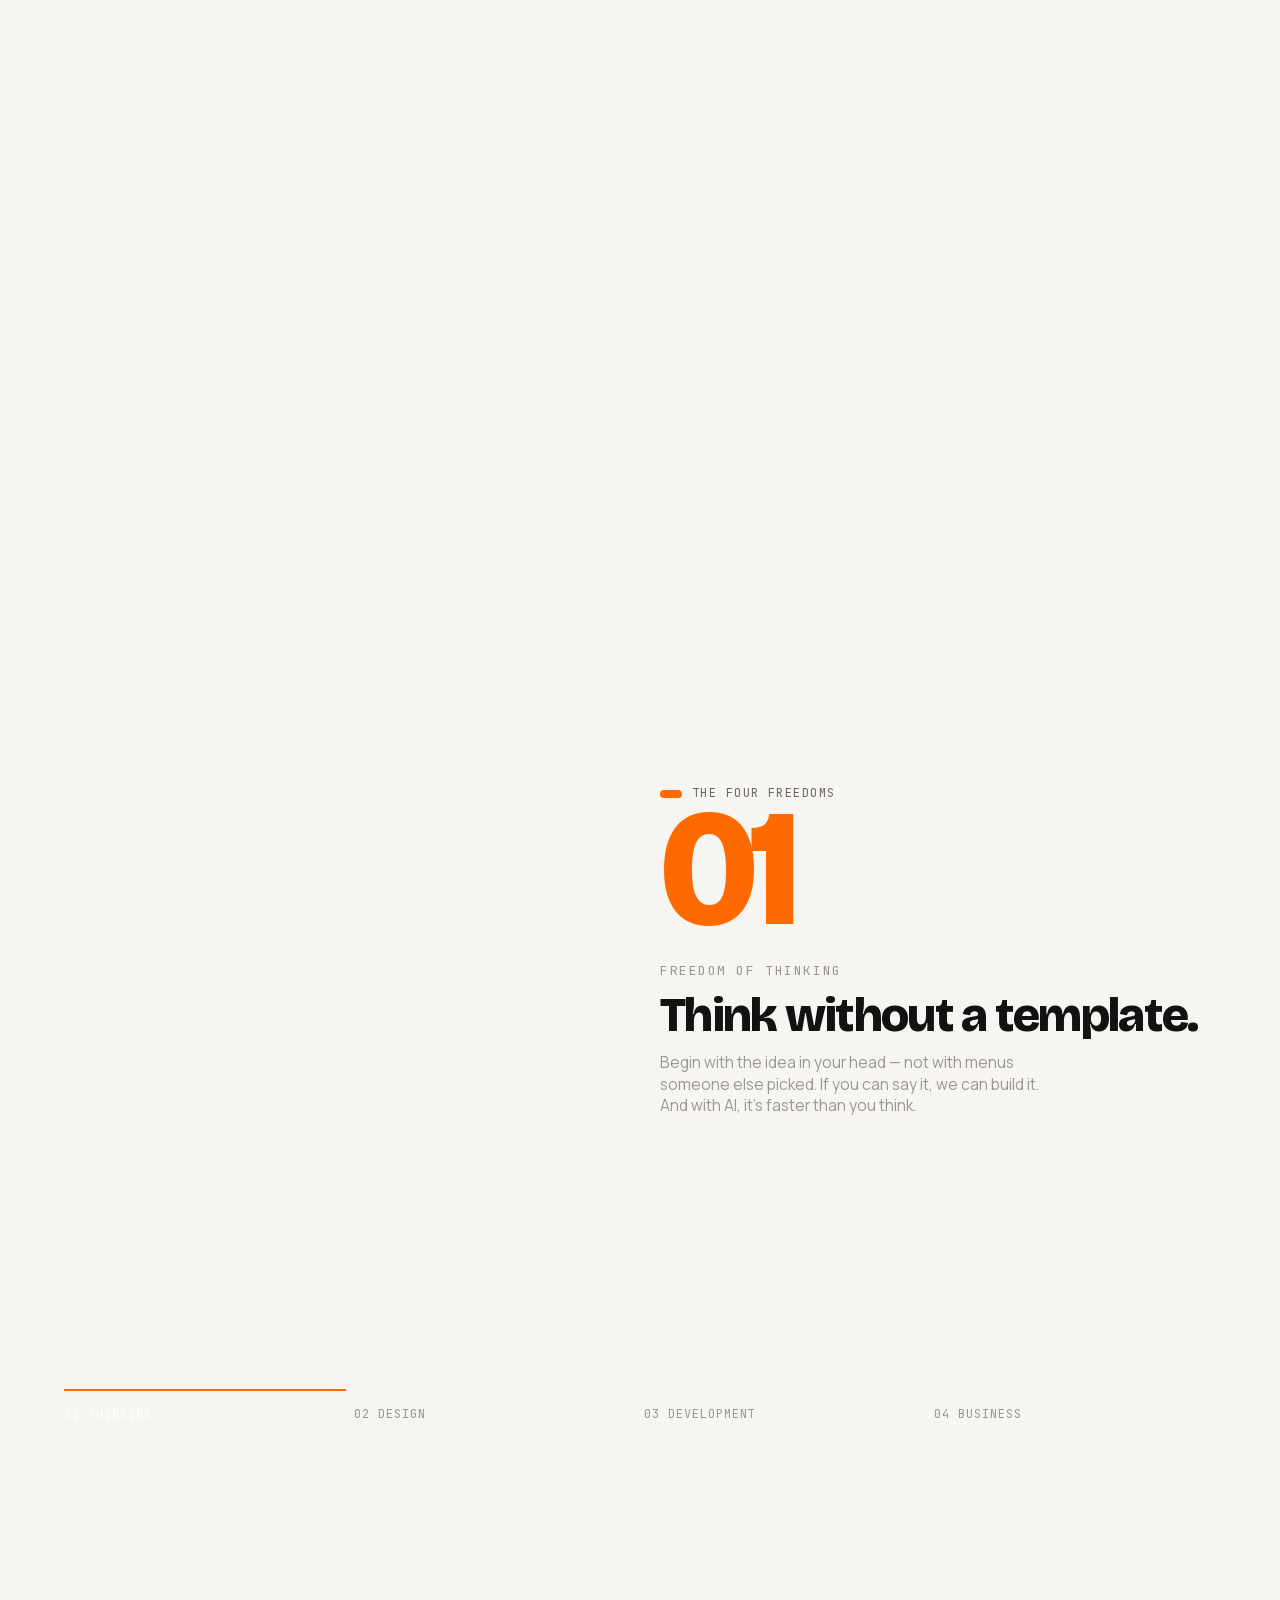
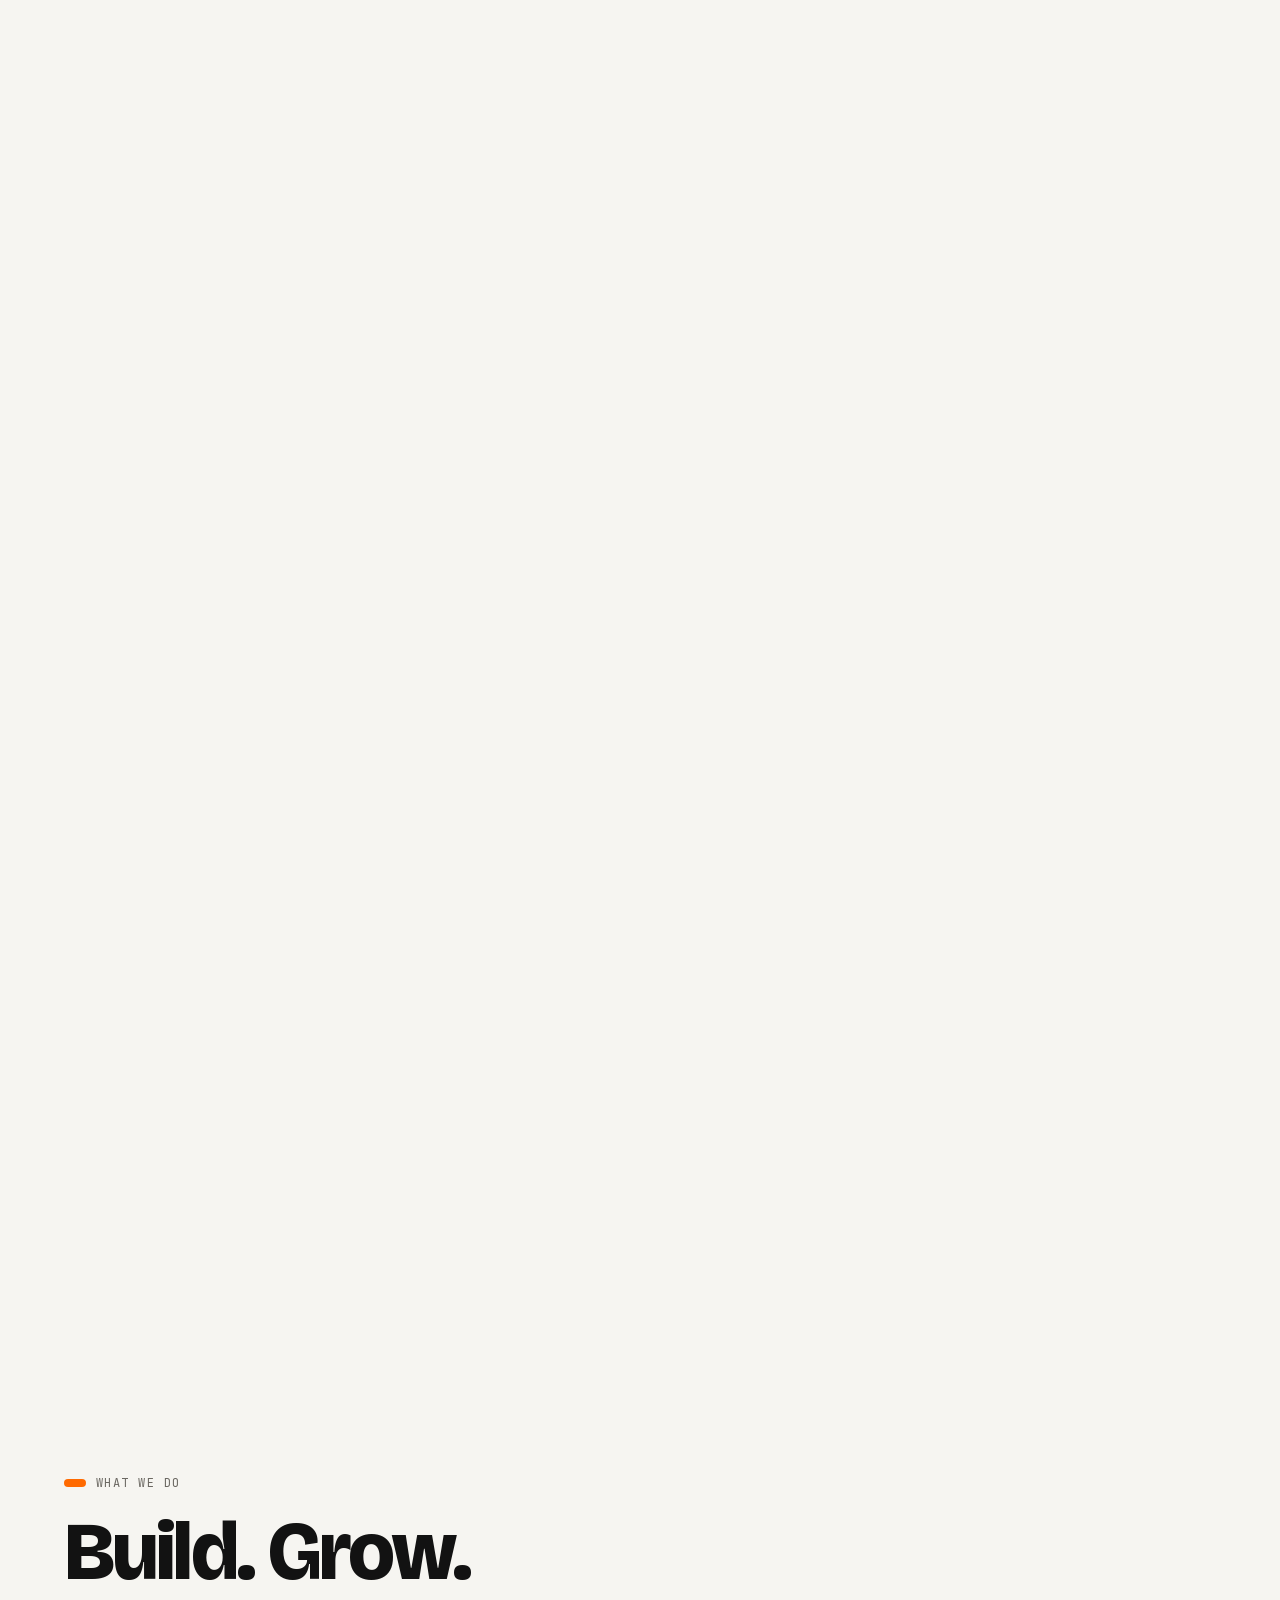
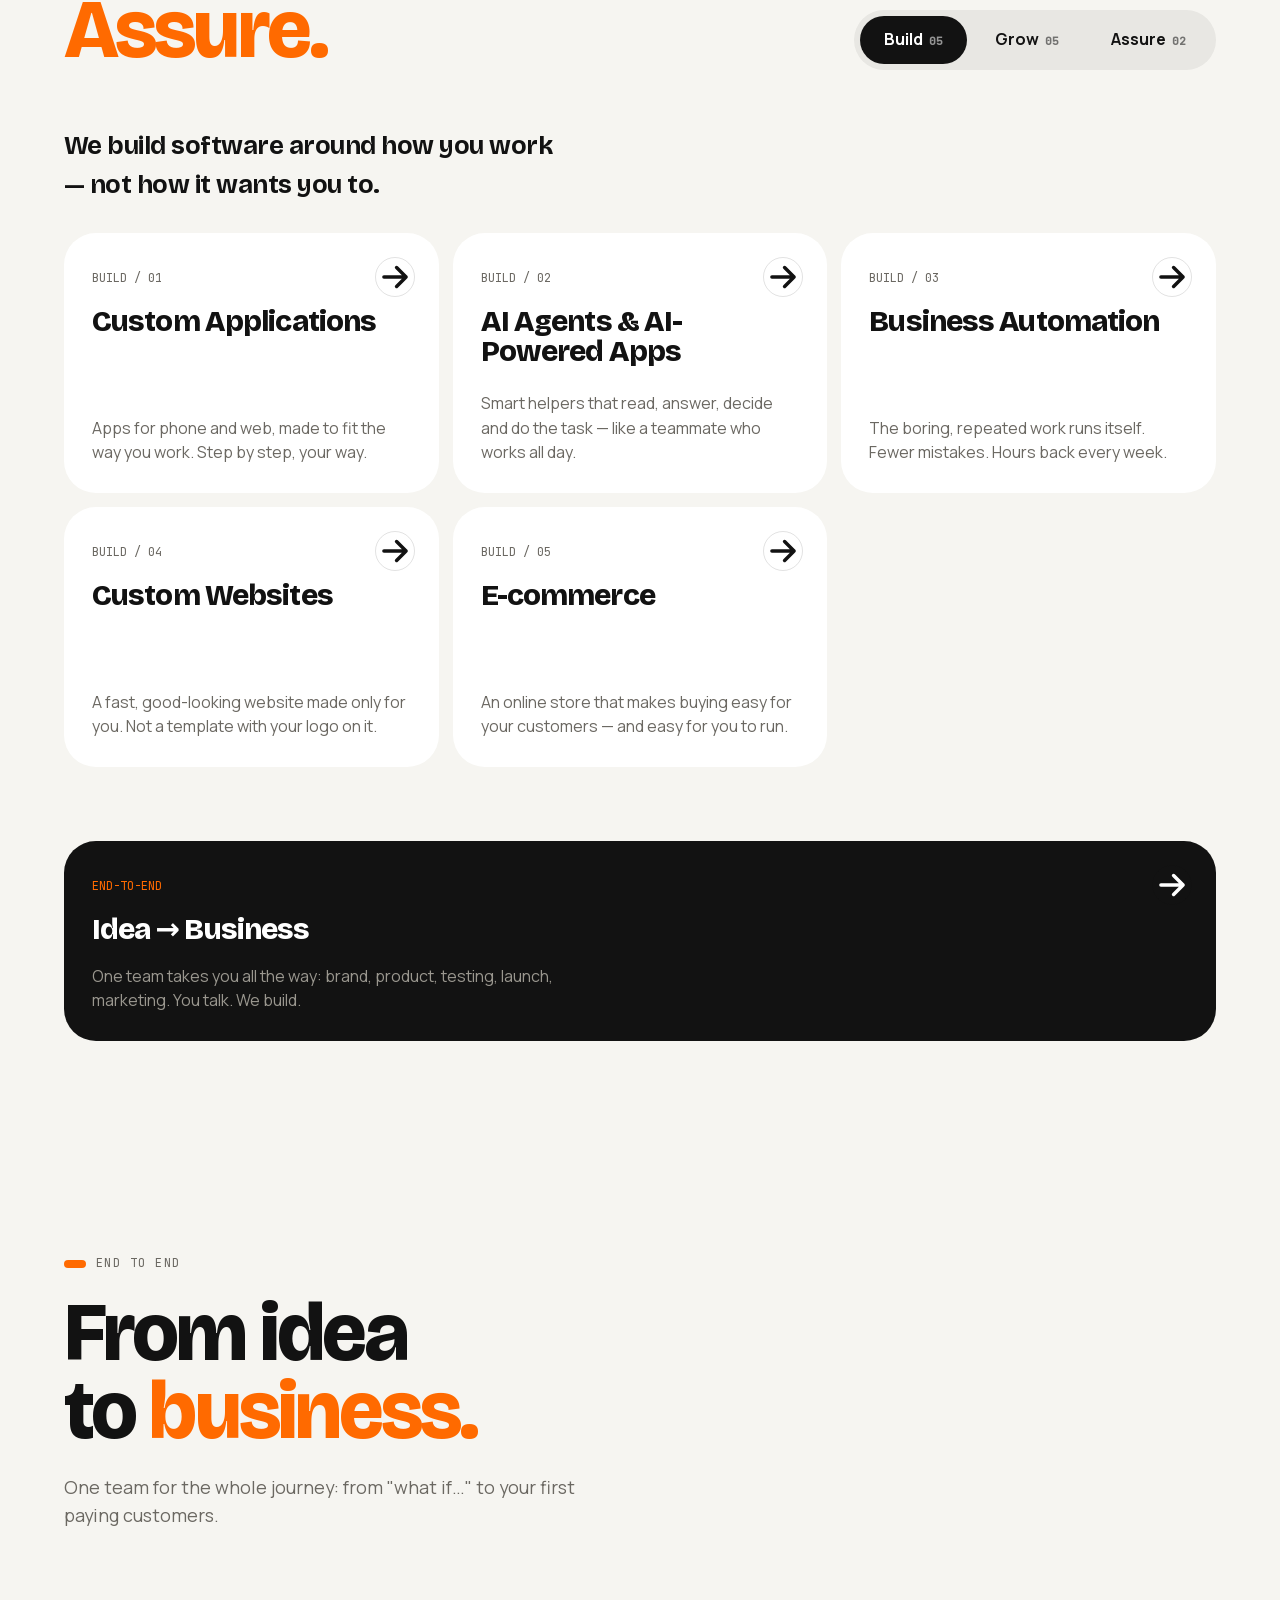
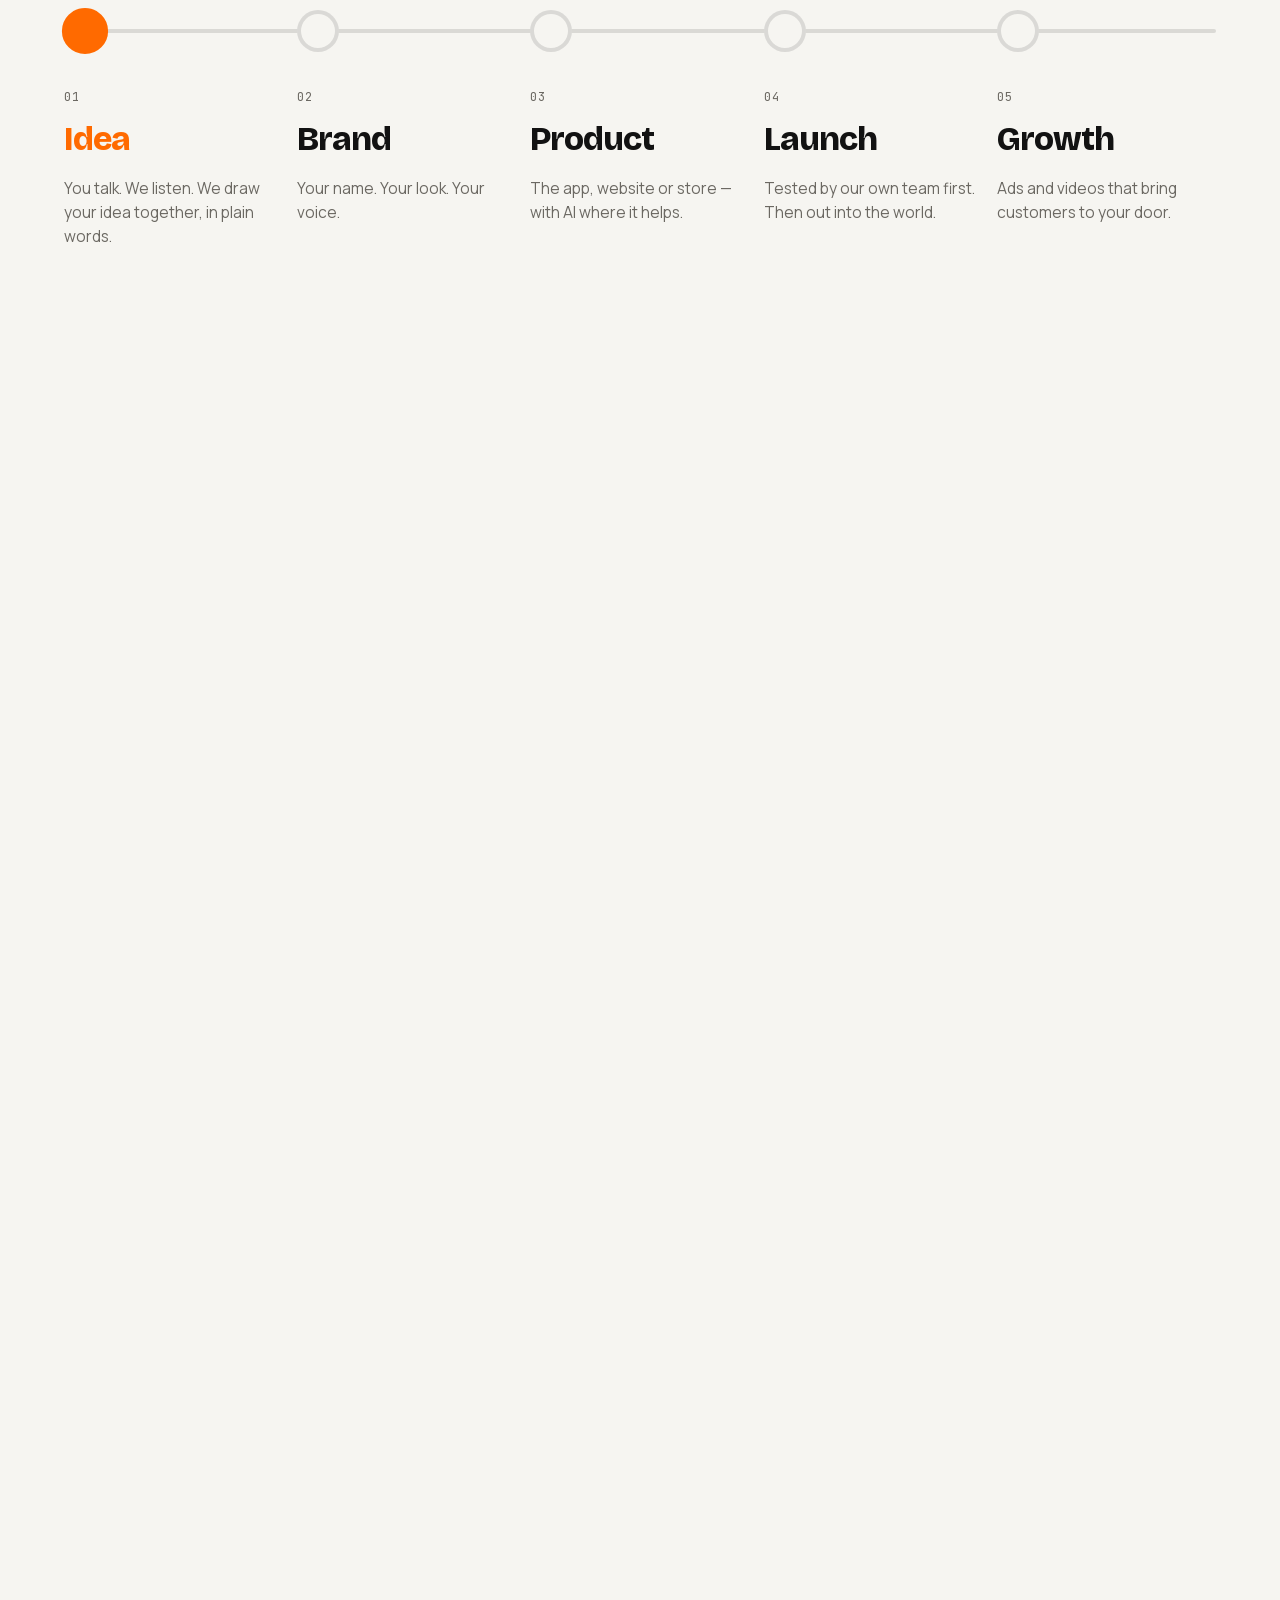
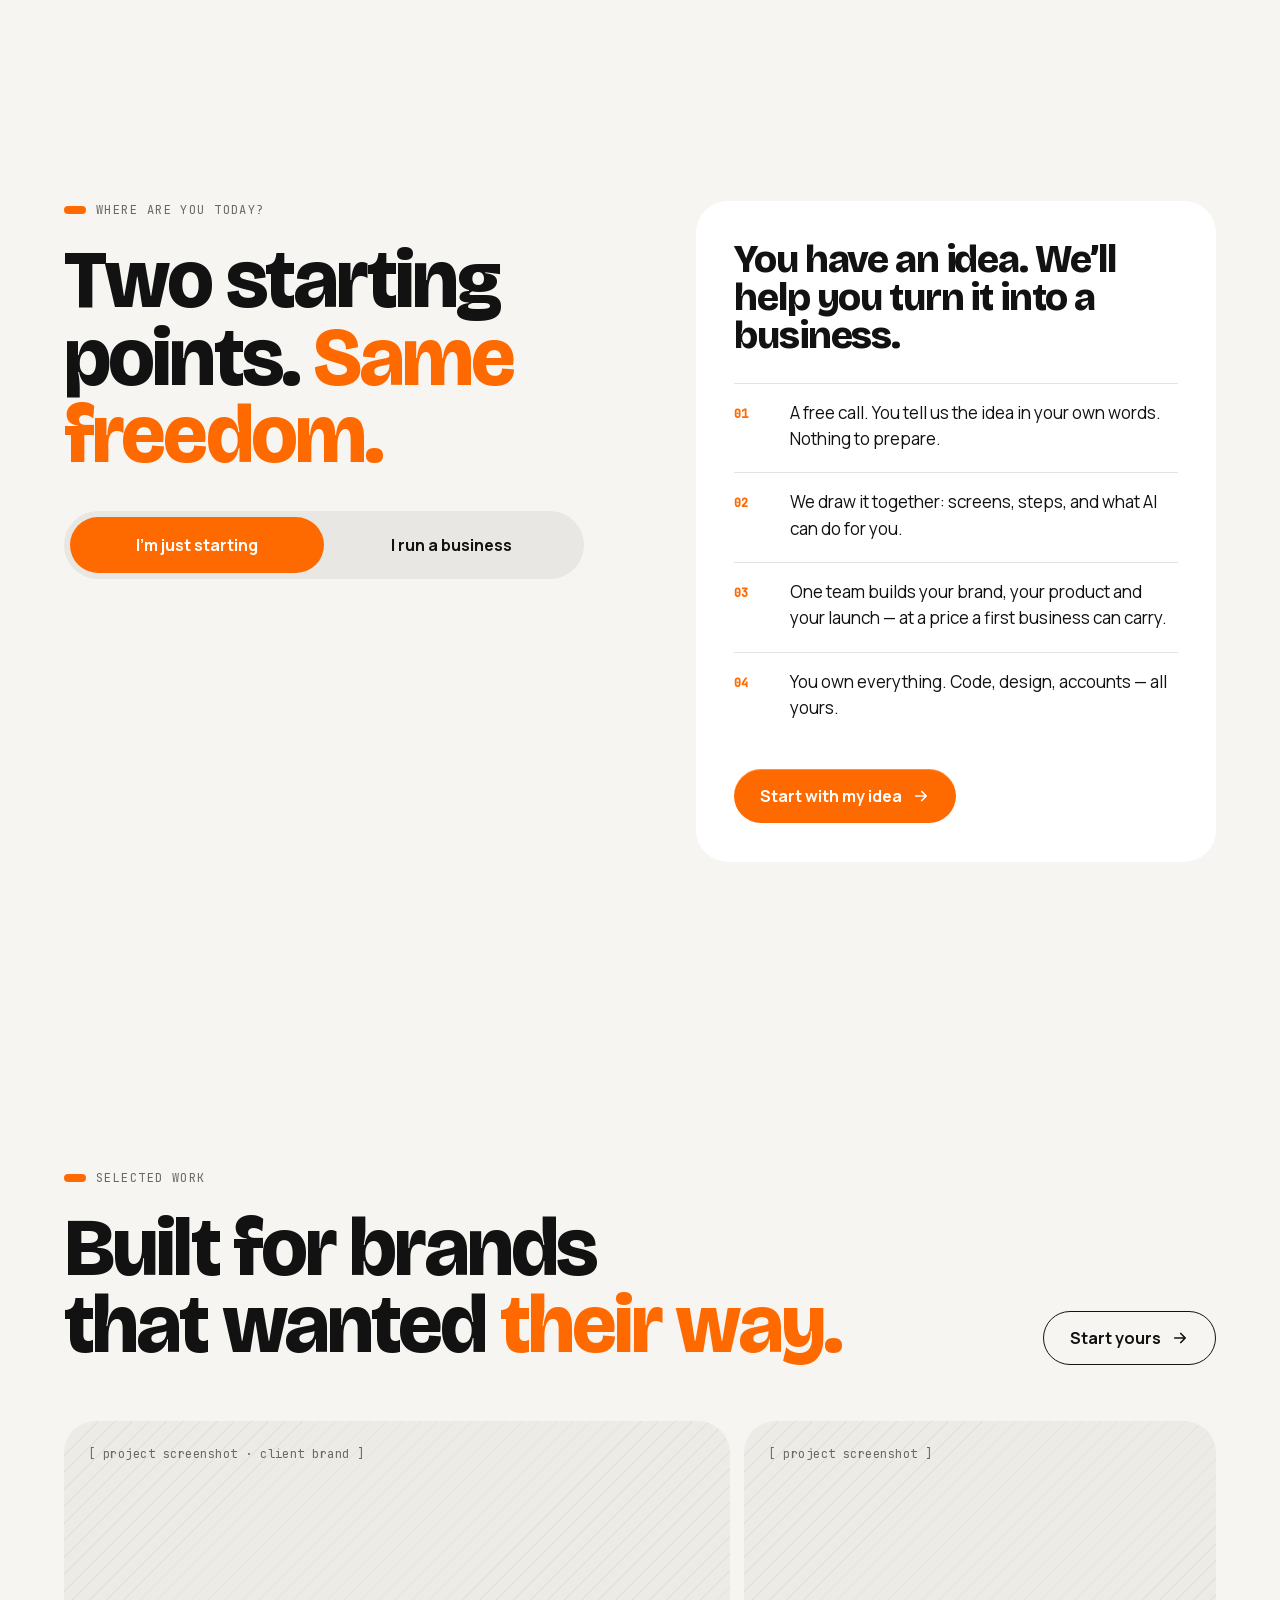
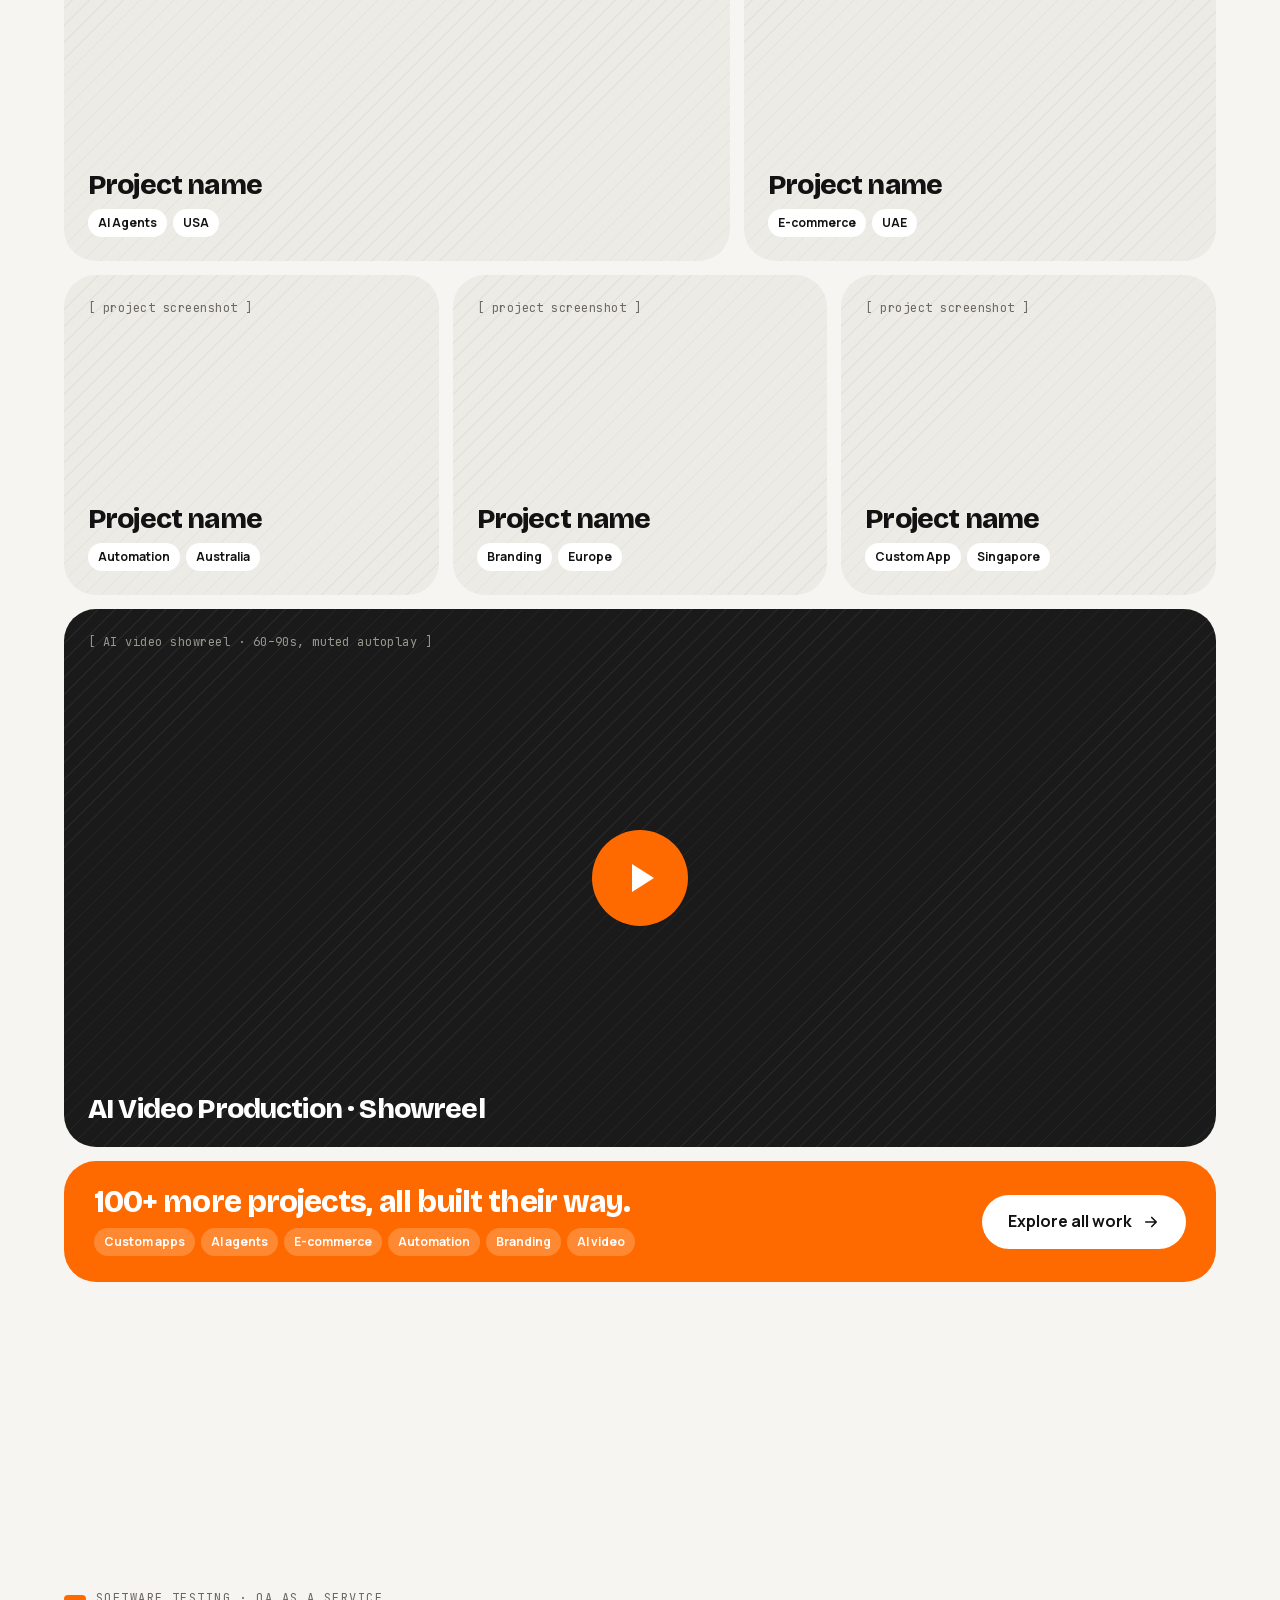
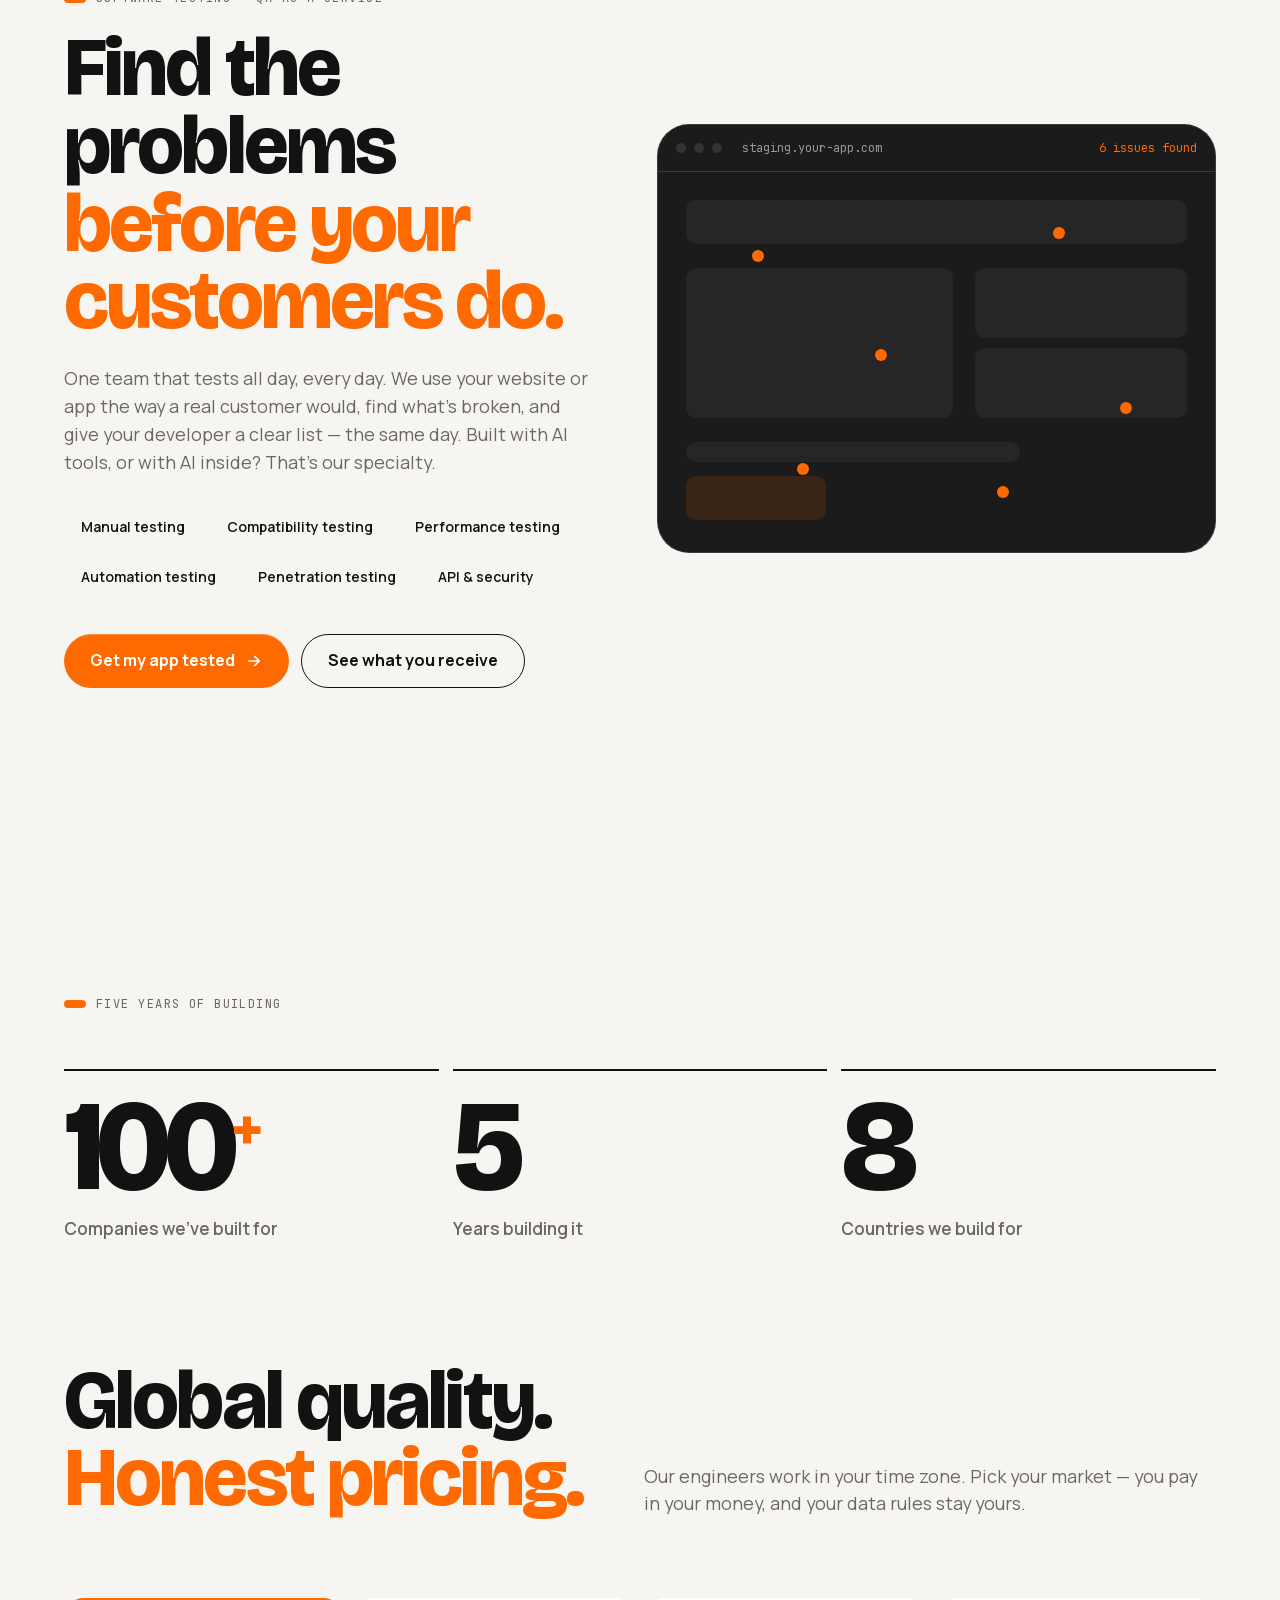
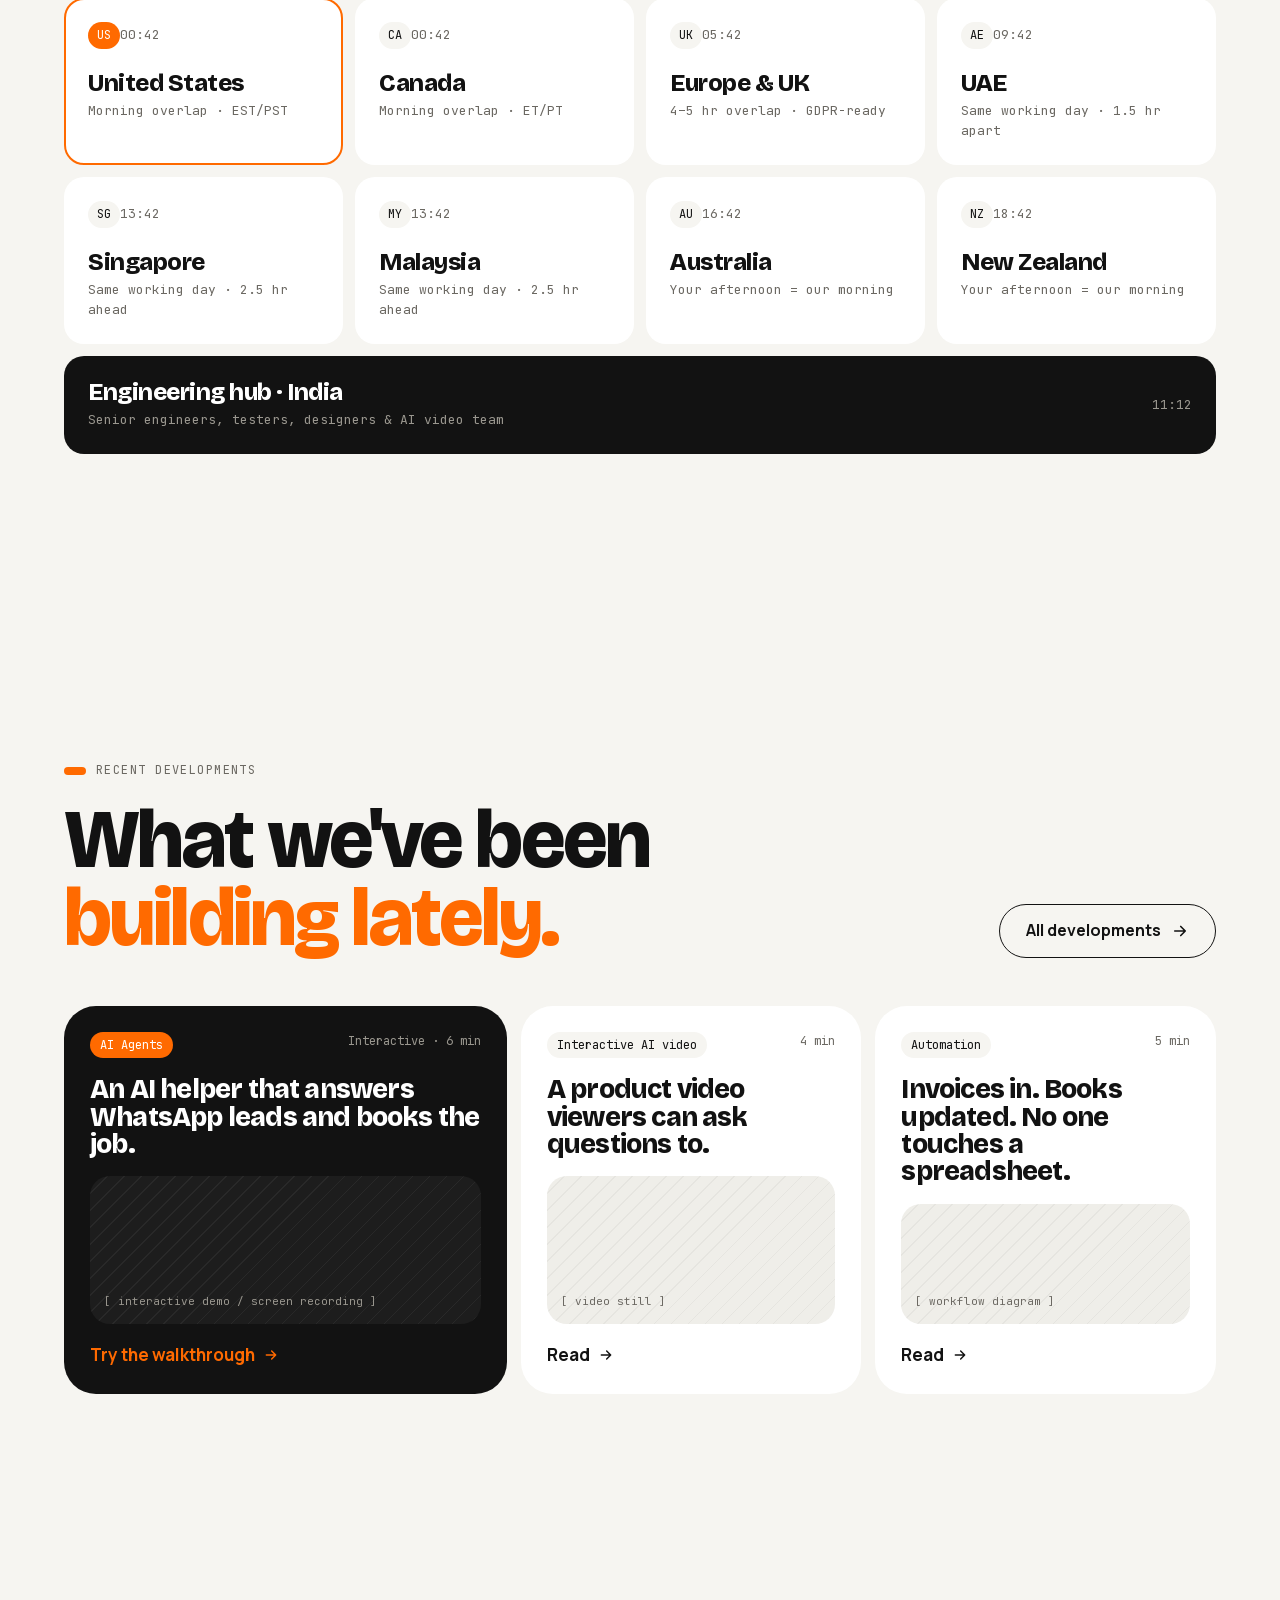
==== commit 9cbb3354: "QA launch: plain-words 3-stage brief (docs/) + price-free packages (Release Readiness QA Sprint, AI " ====
--- a/ltab-ai/index.html
+++ b/ltab-ai/index.html
@@ -171,7 +171,7 @@
     <div class="rv">
       <div class="eyebrow" style="margin-bottom:22px"><span class="cap"></span>Software testing · QA as a service</div>
       <h2 class="h2">Find the problems<br><span class="o">before your customers do.</span></h2>
-      <p class="lede" style="margin-top:24px">One team that tests all day, every day. We use your website or app the way a real customer would, find what's broken, and give your developer a clear list — the same day.</p>
+      <p class="lede" style="margin-top:24px">One team that tests all day, every day. We use your website or app the way a real customer would, find what's broken, and give your developer a clear list — the same day. Built with AI tools, or with AI inside? That's our specialty.</p>
       <div class="qa-chips"><span>Manual testing</span><span>Compatibility testing</span><span>Performance testing</span><span>Automation testing</span><span>Penetration testing</span><span>API &amp; security</span></div>
       <div style="display:flex;gap:12px;flex-wrap:wrap">
         <a href="software-testing.html" class="btn btn-primary" data-arr>Get my app tested</a>
